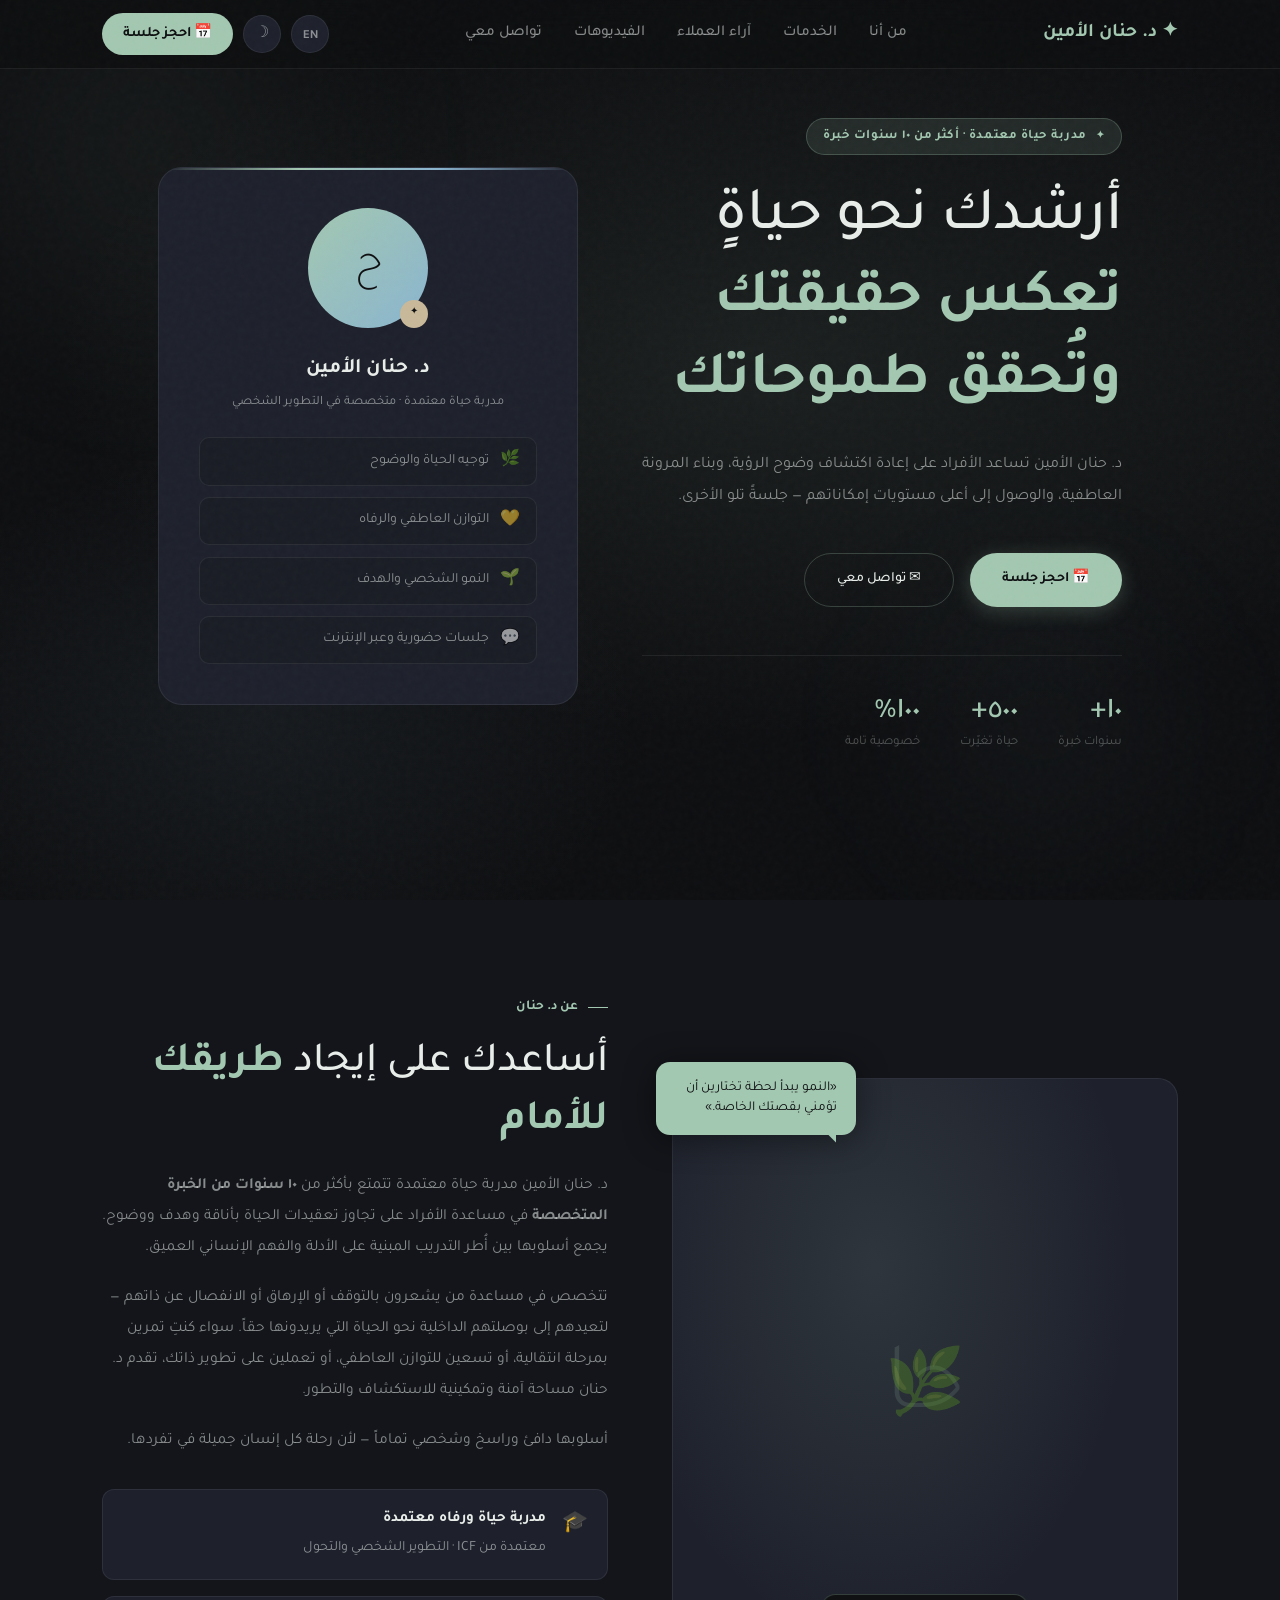
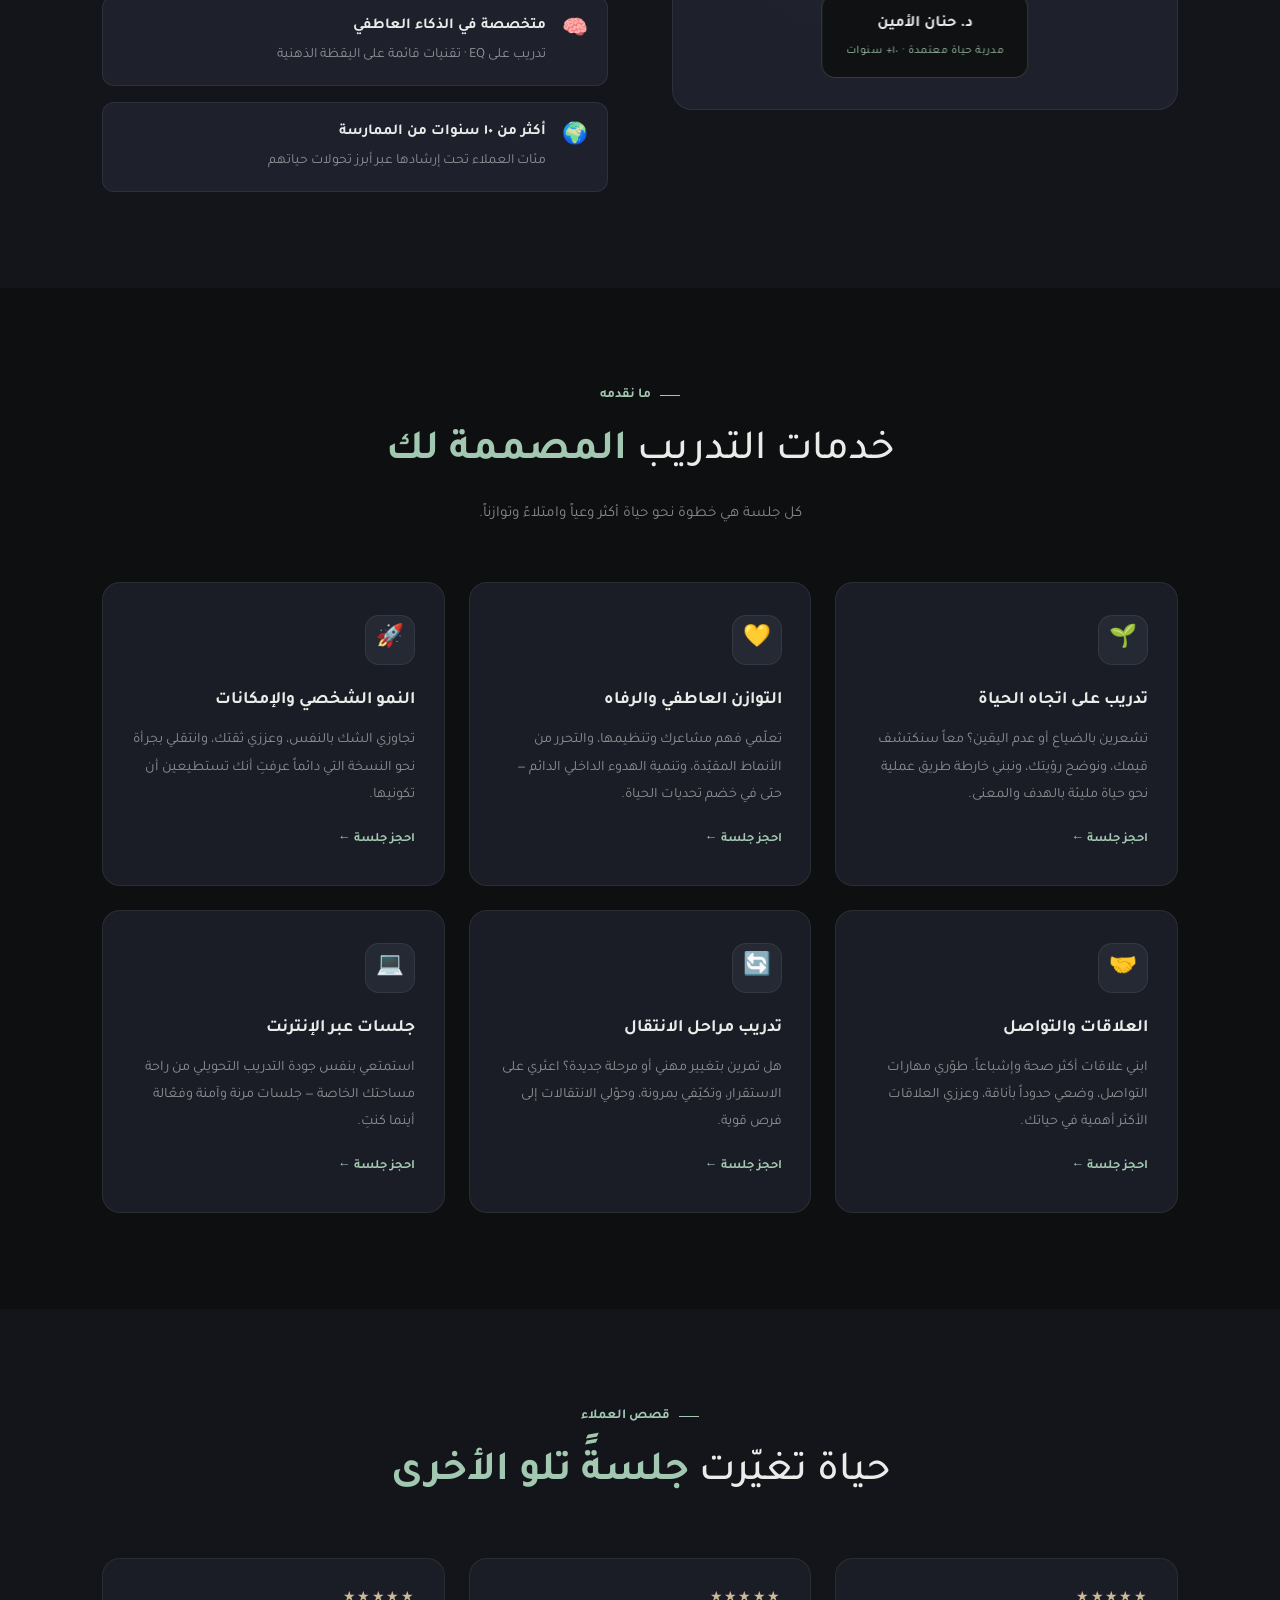
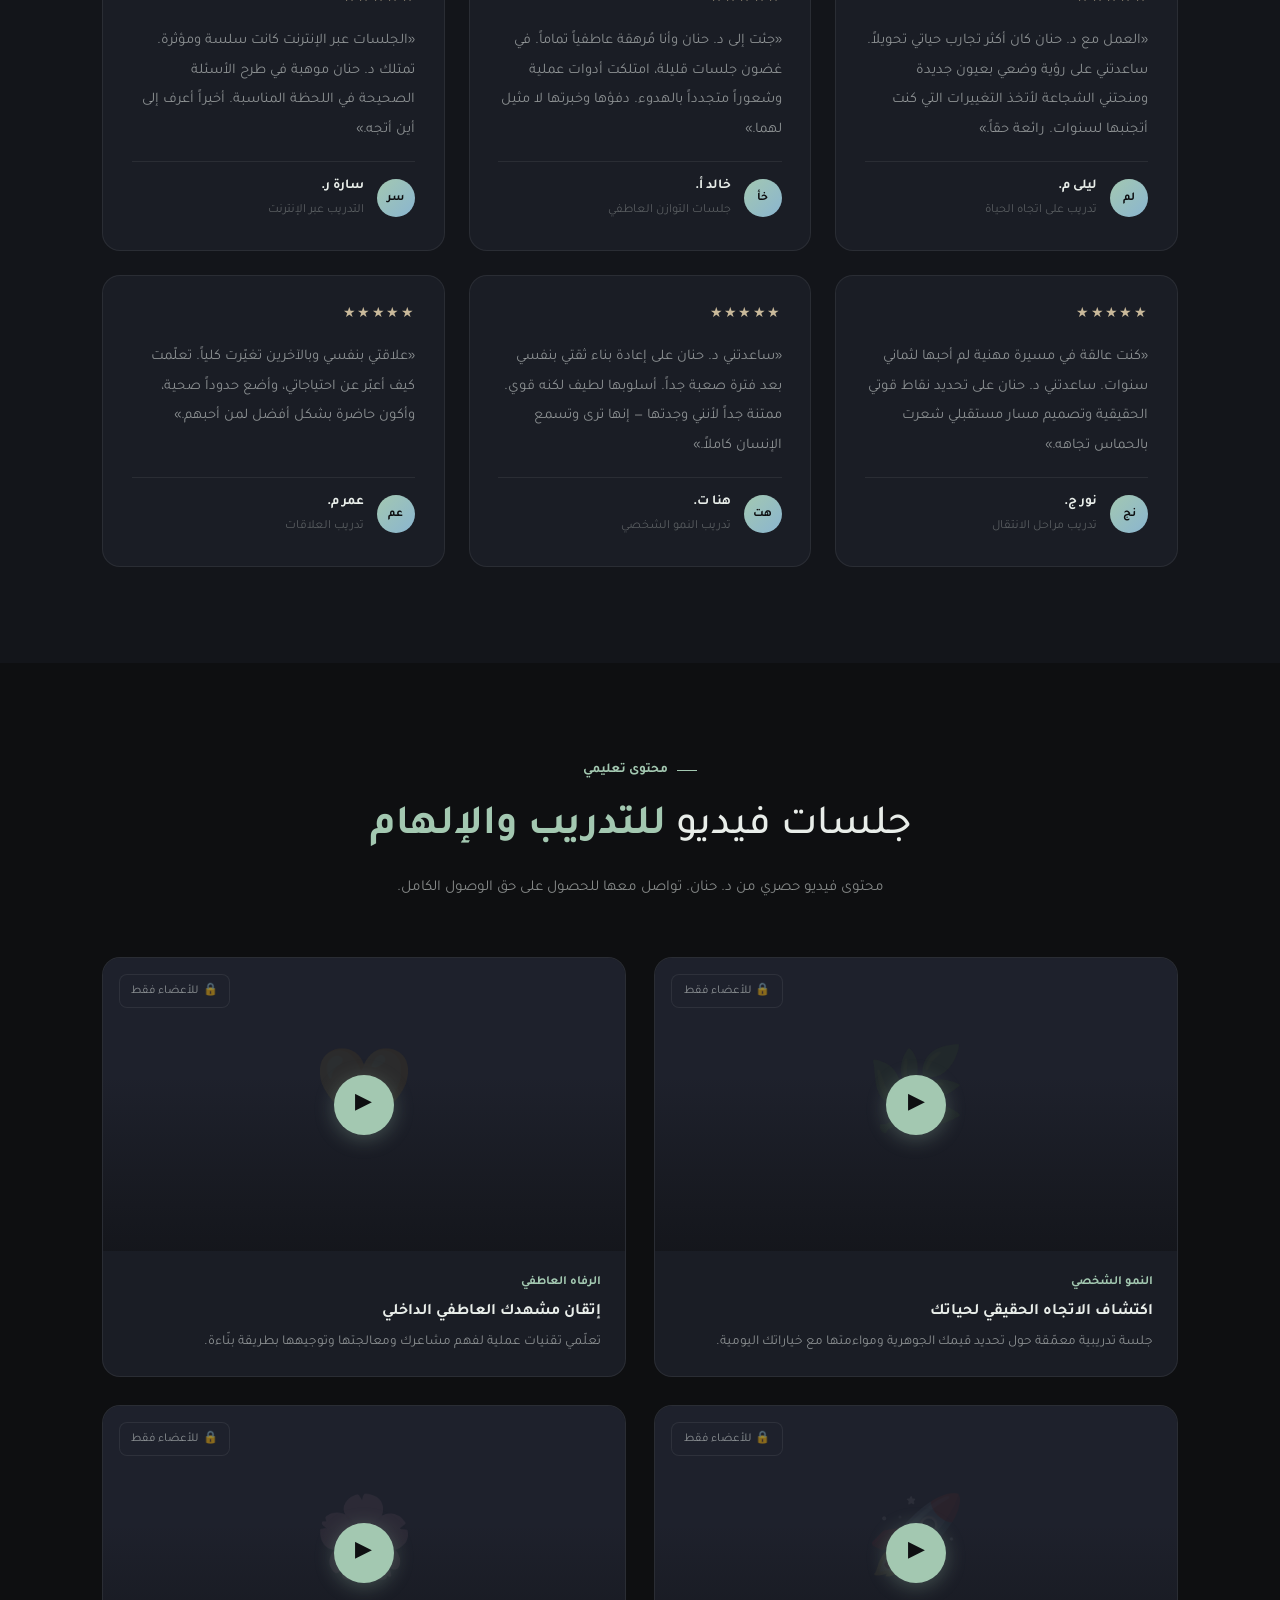
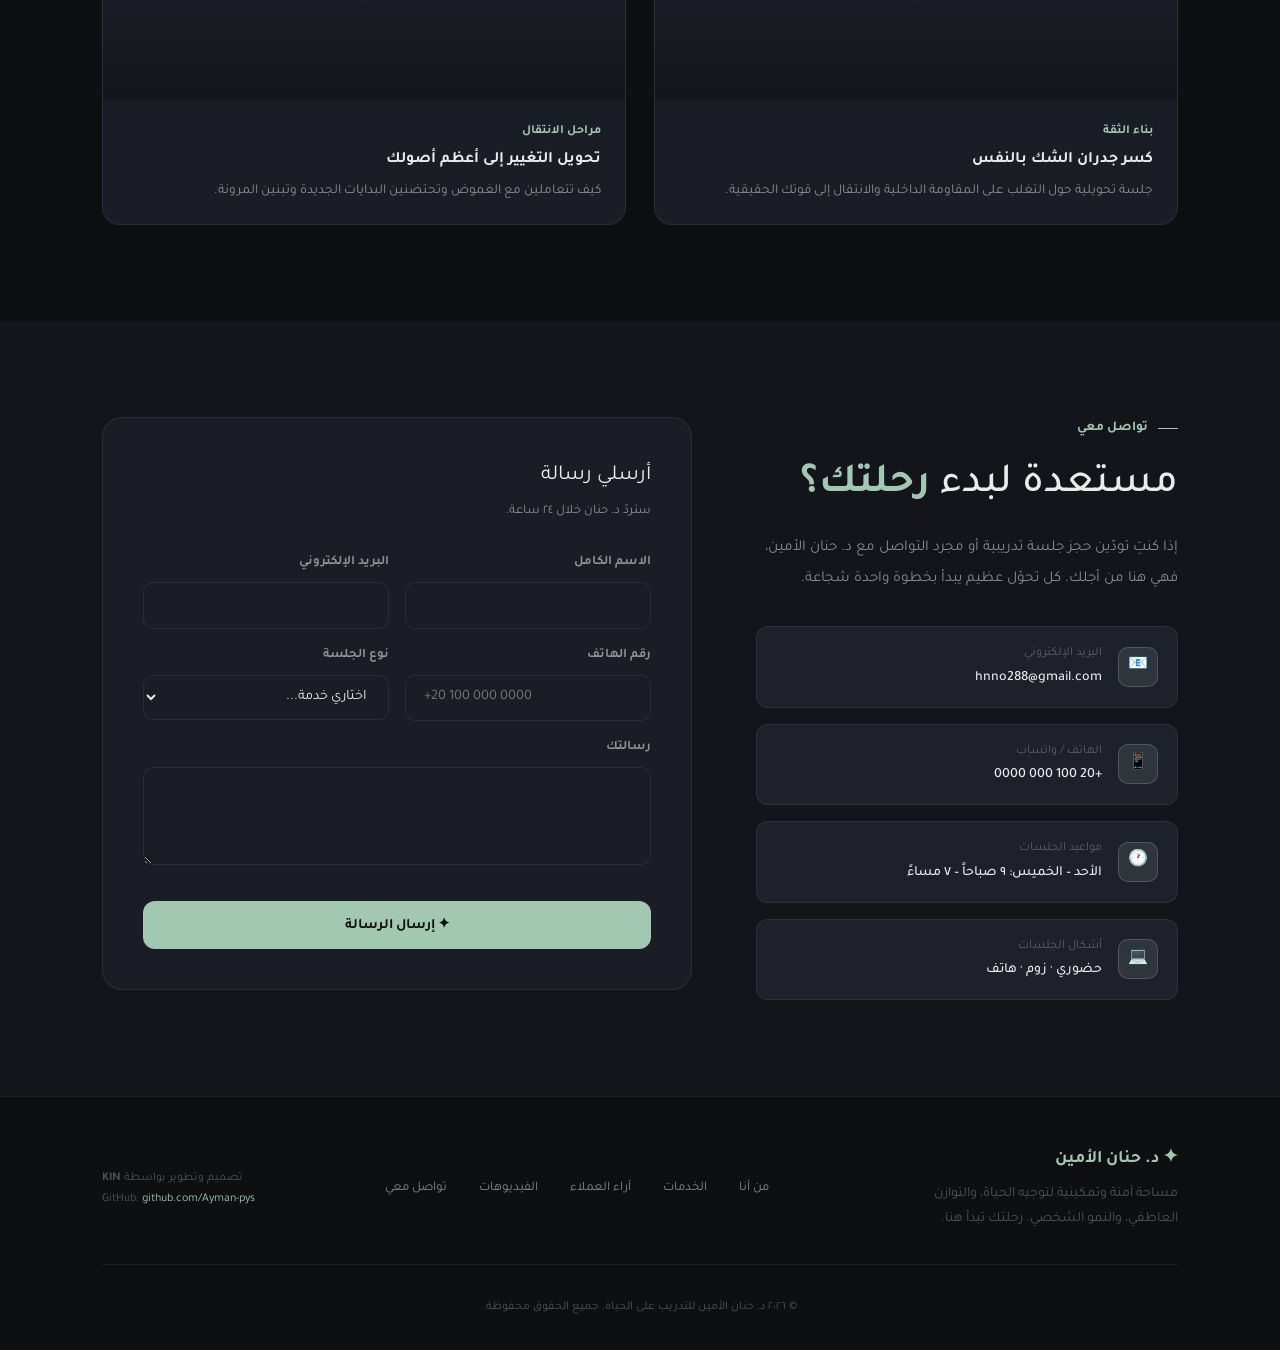
==== index.html @ 38da2cbc "Update index.html" ====
<!DOCTYPE html>
<html lang="ar" dir="rtl" data-theme="dark" data-lang="ar">
<head>
<meta charset="UTF-8" />
<meta name="viewport" content="width=device-width, initial-scale=1.0" />
<title>د. حنان الأمين | مدربة حياة</title>
<link rel="preconnect" href="https://fonts.googleapis.com" />
<link rel="preconnect" href="https://fonts.gstatic.com" crossorigin />
<link href="https://fonts.googleapis.com/css2?family=Cormorant+Garamond:ital,wght@0,300;0,400;0,500;1,300;1,400&family=DM+Sans:wght@300;400;500;600&family=Tajawal:wght@300;400;500;700&display=swap" rel="stylesheet" />
<style>
:root{--font-display-en:'Cormorant Garamond',serif;--font-body-en:'DM Sans',sans-serif;--font-display-ar:'Tajawal',sans-serif;--font-body-ar:'Tajawal',sans-serif;--font-display:var(--font-display-ar);--font-body:var(--font-body-ar);--transition:0.35s cubic-bezier(.4,0,.2,1);--bg:#0e0f11;--bg-2:#13151a;--bg-3:#1a1d25;--surface:#1e212c;--surface-2:#252933;--border:rgba(255,255,255,0.07);--border-accent:rgba(163,200,177,0.25);--text:#e8ede9;--text-muted:rgba(232,237,233,0.55);--text-faint:rgba(232,237,233,0.3);--accent:#a3c8b1;--accent-2:#c9b99a;--accent-3:#8ab5d0;--accent-glow:rgba(163,200,177,0.12);--hero-gradient:radial-gradient(ellipse 80% 60% at 60% 40%,rgba(163,200,177,0.09) 0%,transparent 70%),radial-gradient(ellipse 50% 50% at 20% 80%,rgba(138,181,208,0.07) 0%,transparent 60%);--card-bg:#1a1d25;--nav-bg:rgba(14,15,17,0.88);--shadow:0 4px 32px rgba(0,0,0,0.45);--shadow-card:0 2px 16px rgba(0,0,0,0.35)}
[data-theme="light"]{--bg:#f5f6f2;--bg-2:#eef0ea;--bg-3:#e7ebe3;--surface:#ffffff;--surface-2:#f0f2ed;--border:rgba(0,0,0,0.08);--border-accent:rgba(99,148,118,0.25);--text:#1a1f1c;--text-muted:rgba(26,31,28,0.6);--text-faint:rgba(26,31,28,0.35);--accent:#4a8c6a;--accent-2:#9a7a52;--accent-3:#4a85a8;--accent-glow:rgba(74,140,106,0.08);--hero-gradient:radial-gradient(ellipse 80% 60% at 60% 40%,rgba(74,140,106,0.07) 0%,transparent 70%),radial-gradient(ellipse 50% 50% at 20% 80%,rgba(74,133,168,0.05) 0%,transparent 60%);--card-bg:#ffffff;--nav-bg:rgba(245,246,242,0.9);--shadow:0 4px 32px rgba(0,0,0,0.10);--shadow-card:0 2px 16px rgba(0,0,0,0.08)}
[data-lang="en"]{--font-display:var(--font-display-en);--font-body:var(--font-body-en)}
[data-lang="ar"]{--font-display:var(--font-display-ar);--font-body:var(--font-body-ar)}
*,*::before,*::after{box-sizing:border-box;margin:0;padding:0}
html{scroll-behavior:smooth;font-size:16px}
body{font-family:var(--font-body);background:var(--bg);color:var(--text);line-height:1.7;overflow-x:hidden;transition:background var(--transition),color var(--transition)}
a{color:inherit;text-decoration:none}
ul{list-style:none}
button{cursor:pointer;font-family:var(--font-body);border:none;background:none}
input,textarea,select{font-family:var(--font-body);font-size:0.9rem;color:var(--text);background:var(--bg-3);border:1px solid var(--border);border-radius:10px;padding:0.85rem 1.1rem;width:100%;outline:none;transition:border-color var(--transition),box-shadow var(--transition)}
input:focus,textarea:focus,select:focus{border-color:var(--accent);box-shadow:0 0 0 3px var(--accent-glow)}
select option{background:var(--bg-3)}

/* Lang visibility */
[data-lang="ar"] .en{display:none!important}
[data-lang="en"] .ar{display:none!important}

/* Arabic titles — no fake italic */
[data-lang="ar"] h1.hero-title em,[data-lang="ar"] h2.section-title em{font-style:normal;font-weight:700}

.section-label{font-size:0.72rem;font-weight:600;letter-spacing:0.18em;text-transform:uppercase;color:var(--accent);display:flex;align-items:center;gap:0.6rem;margin-bottom:1rem}
[data-lang="ar"] .section-label{font-size:0.85rem;letter-spacing:0}
.section-label::before{content:'';display:inline-block;width:20px;height:1px;background:var(--accent);flex-shrink:0}
h2.section-title{font-family:var(--font-display);font-size:clamp(1.9rem,4vw,3rem);font-weight:300;line-height:1.25;margin-bottom:1.2rem}
[data-lang="ar"] h2.section-title{font-weight:500;font-size:clamp(1.7rem,3.5vw,2.6rem);line-height:1.4}
h2.section-title em{font-style:italic;color:var(--accent)}
.container{max-width:1140px;margin:0 auto;padding:0 2rem}
section{padding:6rem 0}
.grid-2{display:grid;grid-template-columns:1fr 1fr;gap:4rem;align-items:center}

body::after{content:'';position:fixed;inset:0;background-image:url("data:image/svg+xml,%3Csvg viewBox='0 0 200 200' xmlns='http://www.w3.org/2000/svg'%3E%3Cfilter id='n'%3E%3CfeTurbulence type='fractalNoise' baseFrequency='0.75' numOctaves='4' stitchTiles='stitch'/%3E%3C/filter%3E%3Crect width='100%25' height='100%25' filter='url(%23n)' opacity='1'/%3E%3C/svg%3E");opacity:0.025;pointer-events:none;z-index:9999}

/* NAVBAR */
.navbar{position:fixed;top:0;left:0;right:0;z-index:100;background:var(--nav-bg);backdrop-filter:blur(16px) saturate(160%);-webkit-backdrop-filter:blur(16px) saturate(160%);border-bottom:1px solid var(--border);transition:background var(--transition)}
.nav-inner{display:flex;align-items:center;justify-content:space-between;height:68px}
.nav-logo{font-family:var(--font-display);font-size:1.2rem;font-weight:500;color:var(--text)}
[data-lang="ar"] .nav-logo{font-weight:600}
.nav-logo span{color:var(--accent)}
.nav-links{display:flex;align-items:center;gap:2rem}
.nav-links a{font-size:0.85rem;font-weight:500;color:var(--text-muted);transition:color var(--transition)}
[data-lang="ar"] .nav-links a{font-size:0.95rem}
.nav-links a:hover{color:var(--text)}
.nav-actions{display:flex;align-items:center;gap:0.65rem}
.theme-toggle,.lang-toggle{width:38px;height:38px;border-radius:50%;background:var(--surface);border:1px solid var(--border);display:flex;align-items:center;justify-content:center;color:var(--text-muted);transition:all var(--transition);flex-shrink:0}
.theme-toggle{font-size:1rem}
.lang-toggle{font-size:0.7rem;font-weight:700;letter-spacing:0.03em;font-family:'DM Sans',sans-serif}
.theme-toggle:hover,.lang-toggle:hover{color:var(--accent);border-color:var(--accent)}
.btn-nav{padding:0.55rem 1.3rem;background:var(--accent);color:var(--bg);border-radius:50px;font-size:0.82rem;font-weight:600;transition:all var(--transition);white-space:nowrap}
[data-lang="ar"] .btn-nav{font-size:0.9rem}
.btn-nav:hover{opacity:0.85;transform:translateY(-1px)}
.hamburger{display:none;flex-direction:column;gap:5px;padding:4px}
.hamburger span{display:block;width:22px;height:1.5px;background:var(--text);border-radius:2px;transition:all var(--transition)}
.hamburger.open span:nth-child(1){transform:translateY(6.5px) rotate(45deg)}
.hamburger.open span:nth-child(2){opacity:0}
.hamburger.open span:nth-child(3){transform:translateY(-6.5px) rotate(-45deg)}
.mobile-menu{display:none;flex-direction:column;padding:1.5rem 2rem 2rem;border-top:1px solid var(--border);gap:1.2rem}
.mobile-menu.open{display:flex}
.mobile-menu a{font-size:0.9rem;font-weight:500;color:var(--text-muted);transition:color var(--transition)}
[data-lang="ar"] .mobile-menu a{font-size:1rem}
.mobile-menu a:hover{color:var(--accent)}

/* HERO */
#hero{min-height:100vh;display:flex;align-items:center;padding-top:68px;background:var(--bg);position:relative;overflow:hidden}
.hero-bg{position:absolute;inset:0;background:var(--hero-gradient);pointer-events:none}
.hero-orb{position:absolute;border-radius:50%;filter:blur(80px);pointer-events:none}
.hero-orb-1{width:500px;height:500px;background:radial-gradient(circle,rgba(163,200,177,0.08) 0%,transparent 70%);top:-100px;right:-100px}
.hero-orb-2{width:350px;height:350px;background:radial-gradient(circle,rgba(138,181,208,0.06) 0%,transparent 70%);bottom:0;left:5%}
[data-lang="ar"] .hero-orb-1{right:auto;left:-100px}
[data-lang="ar"] .hero-orb-2{left:auto;right:5%}
.hero-grid{display:grid;grid-template-columns:1fr 420px;gap:4rem;align-items:center;position:relative;z-index:1}
.hero-eyebrow{display:inline-flex;align-items:center;gap:0.6rem;font-size:0.72rem;font-weight:600;letter-spacing:0.18em;text-transform:uppercase;color:var(--accent);background:var(--accent-glow);border:1px solid var(--border-accent);padding:0.4rem 1rem;border-radius:50px;margin-bottom:1.5rem}
[data-lang="ar"] .hero-eyebrow{font-size:0.82rem;letter-spacing:0.04em}
.hero-eyebrow::before{content:'✦';font-size:0.6rem}
h1.hero-title{font-family:var(--font-display);font-size:clamp(2.6rem,6vw,4.8rem);font-weight:300;line-height:1.1;margin-bottom:1.5rem;letter-spacing:-0.02em}
[data-lang="ar"] h1.hero-title{font-weight:500;letter-spacing:0;line-height:1.35;font-size:clamp(2rem,5vw,3.8rem)}
h1.hero-title em{font-style:italic;color:var(--accent);display:block}
.hero-sub{font-size:1rem;color:var(--text-muted);max-width:480px;margin-bottom:2.5rem;line-height:1.8}
[data-lang="ar"] .hero-sub{line-height:2}
.hero-btns{display:flex;gap:1rem;flex-wrap:wrap}
.btn-primary{display:inline-flex;align-items:center;gap:0.5rem;padding:0.85rem 2rem;background:var(--accent);color:var(--bg);border-radius:50px;font-size:0.88rem;font-weight:600;transition:all var(--transition);box-shadow:0 4px 20px rgba(163,200,177,0.25)}
.btn-primary:hover{transform:translateY(-2px);box-shadow:0 8px 28px rgba(163,200,177,0.3);opacity:0.9}
.btn-secondary{display:inline-flex;align-items:center;gap:0.5rem;padding:0.85rem 2rem;border:1px solid var(--border-accent);color:var(--text);border-radius:50px;font-size:0.88rem;font-weight:500;transition:all var(--transition)}
.btn-secondary:hover{border-color:var(--accent);color:var(--accent);transform:translateY(-2px)}
.hero-stats{display:flex;gap:2.5rem;margin-top:3rem;padding-top:2.5rem;border-top:1px solid var(--border)}
.stat-number{font-family:var(--font-display);font-size:2rem;font-weight:500;color:var(--accent);line-height:1}
.stat-label{font-size:0.75rem;color:var(--text-faint);margin-top:0.25rem;letter-spacing:0.05em}
[data-lang="ar"] .stat-label{letter-spacing:0;font-size:0.82rem}
.hero-card{background:var(--surface);border:1px solid var(--border);border-radius:24px;padding:2.5rem;text-align:center;position:relative;overflow:hidden}
.hero-card::before{content:'';position:absolute;top:0;left:0;right:0;height:2px;background:linear-gradient(90deg,transparent,var(--accent),var(--accent-3),transparent)}
.hero-avatar{width:120px;height:120px;border-radius:50%;background:linear-gradient(135deg,var(--accent),var(--accent-3));margin:0 auto 1.5rem;display:flex;align-items:center;justify-content:center;font-family:var(--font-display);font-size:2.8rem;font-weight:300;color:var(--bg);position:relative}
.hero-avatar::after{content:'✦';position:absolute;bottom:0;right:0;width:28px;height:28px;background:var(--accent-2);border-radius:50%;font-size:0.6rem;display:flex;align-items:center;justify-content:center;color:var(--bg)}
.hero-card-name{font-family:var(--font-display);font-size:1.3rem;font-weight:400;margin-bottom:0.3rem}
[data-lang="ar"] .hero-card-name{font-weight:600}
.hero-card-role{font-size:0.8rem;color:var(--text-muted);margin-bottom:1.5rem}
.hero-card-badges{display:flex;flex-direction:column;gap:0.7rem}
.badge{display:flex;align-items:center;gap:0.7rem;background:var(--bg-3);border:1px solid var(--border);padding:0.6rem 1rem;border-radius:10px;font-size:0.8rem;color:var(--text-muted);text-align:start}
[data-lang="ar"] .badge{font-size:0.88rem}
.badge-icon{font-size:1rem;flex-shrink:0}
.particles{position:absolute;inset:0;pointer-events:none;overflow:hidden}
.particle{position:absolute;width:2px;height:2px;background:var(--accent);border-radius:50%;opacity:0;animation:float-particle linear infinite}
@keyframes float-particle{0%{transform:translateY(100vh) scale(0);opacity:0}10%{opacity:0.6}90%{opacity:0.2}100%{transform:translateY(-10vh) scale(1);opacity:0}}

/* ABOUT */
#about{background:var(--bg-2)}
.about-text p{color:var(--text-muted);margin-bottom:1.2rem;font-size:0.95rem;line-height:1.85}
[data-lang="ar"] .about-text p{line-height:2;font-size:0.97rem}
.about-credentials{margin-top:2rem;display:flex;flex-direction:column;gap:1rem}
.cred-item{display:flex;align-items:flex-start;gap:1rem;padding:1rem 1.2rem;background:var(--surface);border:1px solid var(--border);border-radius:12px;transition:border-color var(--transition)}
.cred-item:hover{border-color:var(--border-accent)}
.cred-icon{font-size:1.3rem;margin-top:0.1rem;flex-shrink:0}
.cred-content strong{font-size:0.88rem;font-weight:600;display:block;margin-bottom:0.2rem}
[data-lang="ar"] .cred-content strong{font-size:0.95rem}
.cred-content span{font-size:0.8rem;color:var(--text-muted)}
[data-lang="ar"] .cred-content span{font-size:0.88rem}
.about-visual{position:relative}
.about-portrait{background:var(--surface);border:1px solid var(--border);border-radius:20px;aspect-ratio:4/5;display:flex;align-items:center;justify-content:center;position:relative;overflow:hidden}
.about-portrait::before{content:'';position:absolute;inset:0;background:radial-gradient(ellipse at 40% 30%,var(--accent-glow) 0%,transparent 60%)}
.about-portrait-initials{font-family:var(--font-display);font-weight:300;font-size:6rem;color:var(--accent);opacity:0.15;position:absolute}
.about-portrait-icon{position:relative;z-index:1;font-size:4rem;opacity:0.35}
.about-portrait-card{position:absolute;bottom:2rem;left:50%;transform:translateX(-50%);background:var(--nav-bg);backdrop-filter:blur(12px);border:1px solid var(--border-accent);border-radius:14px;padding:1rem 1.5rem;text-align:center;white-space:nowrap}
.about-portrait-card .name{font-family:var(--font-display);font-size:1rem;font-weight:400}
[data-lang="ar"] .about-portrait-card .name{font-weight:600}
.about-portrait-card .title{font-size:0.72rem;color:var(--accent);letter-spacing:0.04em;margin-top:0.2rem}
.about-quote{position:absolute;top:-1rem;right:-1rem;background:var(--accent);color:var(--bg);padding:1rem 1.2rem;border-radius:14px;font-family:var(--font-display);font-size:0.88rem;font-style:italic;max-width:200px;line-height:1.5;font-weight:400;box-shadow:var(--shadow)}
[data-lang="ar"] .about-quote{font-style:normal;font-family:var(--font-body);font-size:0.85rem;right:auto;left:-1rem}
.about-quote::after{content:'';position:absolute;bottom:-8px;left:20px;width:16px;height:16px;background:var(--accent);clip-path:polygon(0 0,100% 0,0 100%)}
[data-lang="ar"] .about-quote::after{left:auto;right:20px;clip-path:polygon(100% 0,0 0,100% 100%)}

/* SERVICES */
#services{background:var(--bg)}
.services-header{text-align:center;margin-bottom:3.5rem}
.services-header p{color:var(--text-muted);max-width:520px;margin:0 auto;font-size:0.95rem}
.services-grid{display:grid;grid-template-columns:repeat(3,1fr);gap:1.5rem}
.service-card{background:var(--card-bg);border:1px solid var(--border);border-radius:18px;padding:2rem 1.8rem;transition:all var(--transition);position:relative;overflow:hidden}
.service-card::before{content:'';position:absolute;inset:0;background:radial-gradient(ellipse at 0% 0%,var(--accent-glow) 0%,transparent 60%);opacity:0;transition:opacity var(--transition)}
.service-card:hover{border-color:var(--border-accent);transform:translateY(-4px);box-shadow:var(--shadow-card)}
.service-card:hover::before{opacity:1}
.service-icon{width:50px;height:50px;background:var(--surface-2);border-radius:14px;display:flex;align-items:center;justify-content:center;font-size:1.4rem;margin-bottom:1.3rem;border:1px solid var(--border);transition:all var(--transition)}
.service-card:hover .service-icon{background:var(--accent-glow);border-color:var(--border-accent)}
.service-card h3{font-family:var(--font-display);font-size:1.2rem;font-weight:400;margin-bottom:0.7rem}
[data-lang="ar"] .service-card h3{font-size:1.1rem;font-weight:600}
.service-card p{font-size:0.85rem;color:var(--text-muted);line-height:1.75}
[data-lang="ar"] .service-card p{font-size:0.9rem;line-height:1.9}
.service-link{display:inline-flex;align-items:center;gap:0.4rem;margin-top:1.2rem;font-size:0.8rem;font-weight:600;color:var(--accent);transition:gap var(--transition)}
.service-link:hover{gap:0.7rem}

/* TESTIMONIALS */
#testimonials{background:var(--bg-2)}
.testimonials-header{text-align:center;margin-bottom:3.5rem}
.testimonials-grid{display:grid;grid-template-columns:repeat(3,1fr);gap:1.5rem}
.testimonial-card{background:var(--card-bg);border:1px solid var(--border);border-radius:18px;padding:1.8rem;display:flex;flex-direction:column;gap:1rem;transition:all var(--transition)}
.testimonial-card:hover{border-color:var(--border-accent);transform:translateY(-3px);box-shadow:var(--shadow-card)}
.stars{color:var(--accent-2);font-size:0.85rem;letter-spacing:0.1em}
.testimonial-text{font-size:0.88rem;color:var(--text-muted);line-height:1.8;flex:1;font-style:italic}
[data-lang="ar"] .testimonial-text{font-style:normal;font-size:0.92rem;line-height:2}
.testimonial-author{display:flex;align-items:center;gap:0.8rem;padding-top:0.8rem;border-top:1px solid var(--border)}
.author-avatar{width:38px;height:38px;border-radius:50%;background:linear-gradient(135deg,var(--accent),var(--accent-3));display:flex;align-items:center;justify-content:center;font-weight:600;font-size:0.75rem;color:var(--bg);flex-shrink:0}
.author-name{font-size:0.85rem;font-weight:600}
.author-label{font-size:0.72rem;color:var(--text-faint);margin-top:0.1rem}
[data-lang="ar"] .author-label{font-size:0.78rem}

/* VIDEOS */
#videos{background:var(--bg)}
.videos-header{text-align:center;margin-bottom:3.5rem}
.videos-grid{display:grid;grid-template-columns:repeat(2,1fr);gap:1.8rem}
.video-card{background:var(--card-bg);border:1px solid var(--border);border-radius:18px;overflow:hidden;cursor:pointer;transition:all var(--transition);position:relative}
.video-card:hover{border-color:var(--border-accent);transform:translateY(-4px);box-shadow:var(--shadow)}
.video-thumb{aspect-ratio:16/9;background:var(--surface);display:flex;align-items:center;justify-content:center;position:relative;overflow:hidden}
.video-thumb-bg{position:absolute;inset:0;display:flex;align-items:center;justify-content:center;font-size:5rem;opacity:0.06;user-select:none}
.video-play-btn{width:60px;height:60px;border-radius:50%;background:var(--accent);display:flex;align-items:center;justify-content:center;font-size:1.4rem;color:var(--bg);position:relative;z-index:1;transition:all var(--transition);box-shadow:0 4px 20px rgba(163,200,177,0.3)}
.video-card:hover .video-play-btn{transform:scale(1.1);box-shadow:0 6px 28px rgba(163,200,177,0.4)}
.video-gradient{position:absolute;inset:0;background:linear-gradient(0deg,rgba(14,15,17,0.6) 0%,transparent 60%)}
[data-theme="light"] .video-gradient{background:linear-gradient(0deg,rgba(245,246,242,0.5) 0%,transparent 60%)}
.video-info{padding:1.3rem 1.5rem}
.video-tag{font-size:0.68rem;font-weight:600;letter-spacing:0.12em;text-transform:uppercase;color:var(--accent);margin-bottom:0.4rem}
[data-lang="ar"] .video-tag{letter-spacing:0;font-size:0.78rem;text-transform:none}
.video-title{font-family:var(--font-display);font-size:1.1rem;font-weight:400;line-height:1.35;margin-bottom:0.4rem}
[data-lang="ar"] .video-title{font-weight:600;font-size:1rem;line-height:1.5}
.video-desc{font-size:0.8rem;color:var(--text-muted)}
[data-lang="ar"] .video-desc{font-size:0.85rem;line-height:1.8}
.video-lock{position:absolute;top:1rem;right:1rem;background:var(--surface);border:1px solid var(--border);border-radius:8px;padding:0.35rem 0.7rem;font-size:0.7rem;color:var(--text-muted);display:flex;align-items:center;gap:0.3rem;backdrop-filter:blur(8px)}
[data-lang="ar"] .video-lock{right:auto;left:1rem;font-size:0.75rem}

/* POPUP */
.popup-overlay{display:none;position:fixed;inset:0;background:rgba(0,0,0,0.7);backdrop-filter:blur(8px);z-index:500;align-items:center;justify-content:center}
.popup-overlay.active{display:flex}
.popup-box{background:var(--surface);border:1px solid var(--border-accent);border-radius:22px;padding:2.5rem;max-width:440px;width:90%;text-align:center;position:relative;animation:pop-in 0.35s cubic-bezier(.175,.885,.32,1.275)}
@keyframes pop-in{from{transform:scale(0.85);opacity:0}to{transform:scale(1);opacity:1}}
.popup-icon{font-size:2.5rem;margin-bottom:1rem}
.popup-title{font-family:var(--font-display);font-size:1.5rem;font-weight:400;margin-bottom:0.8rem}
[data-lang="ar"] .popup-title{font-size:1.3rem;font-weight:600}
.popup-msg{font-size:0.9rem;color:var(--text-muted);line-height:1.7;margin-bottom:1.8rem}
[data-lang="ar"] .popup-msg{font-size:0.95rem;line-height:1.9}
.popup-close{position:absolute;top:1rem;right:1rem;width:32px;height:32px;border-radius:50%;background:var(--bg-3);border:1px solid var(--border);display:flex;align-items:center;justify-content:center;font-size:0.9rem;color:var(--text-muted);transition:all var(--transition)}
.popup-close:hover{background:var(--accent);color:var(--bg);border-color:var(--accent)}
.popup-btn{display:inline-flex;align-items:center;justify-content:center;gap:0.5rem;padding:0.85rem 2rem;background:var(--accent);color:var(--bg);border-radius:50px;font-size:0.88rem;font-weight:600;width:100%;transition:all var(--transition)}
.popup-btn:hover{opacity:0.85;transform:translateY(-1px)}

/* CONTACT */
#contact{background:var(--bg-2)}
.contact-grid{display:grid;grid-template-columns:1fr 1.4fr;gap:4rem;align-items:start}
.contact-info p{font-size:0.95rem;color:var(--text-muted);line-height:1.8;margin-bottom:2rem}
[data-lang="ar"] .contact-info p{line-height:2}
.contact-items{display:flex;flex-direction:column;gap:1rem}
.contact-item{display:flex;align-items:center;gap:1rem;padding:1rem 1.2rem;background:var(--surface);border:1px solid var(--border);border-radius:12px;transition:border-color var(--transition)}
.contact-item:hover{border-color:var(--border-accent)}
.contact-item-icon{width:40px;height:40px;border-radius:10px;background:var(--accent-glow);border:1px solid var(--border-accent);display:flex;align-items:center;justify-content:center;font-size:1rem;flex-shrink:0}
.contact-item-label{font-size:0.7rem;color:var(--text-faint);letter-spacing:0.05em;margin-bottom:0.15rem}
[data-lang="ar"] .contact-item-label{font-size:0.78rem;letter-spacing:0}
.contact-item-value{font-size:0.88rem;font-weight:500}
.contact-form{background:var(--card-bg);border:1px solid var(--border);border-radius:20px;padding:2.5rem}
.form-row{display:grid;grid-template-columns:1fr 1fr;gap:1rem}
.form-group{margin-bottom:1rem}
.form-group label{display:block;font-size:0.75rem;font-weight:600;letter-spacing:0.05em;color:var(--text-muted);margin-bottom:0.5rem;text-transform:uppercase}
[data-lang="ar"] .form-group label{font-size:0.82rem;letter-spacing:0;text-transform:none}
.form-submit{width:100%;padding:0.9rem;background:var(--accent);color:var(--bg);border-radius:12px;font-size:0.9rem;font-weight:600;transition:all var(--transition);margin-top:0.5rem}
.form-submit:hover{opacity:0.85;transform:translateY(-1px);box-shadow:0 6px 20px rgba(163,200,177,0.25)}
.form-success{display:none;text-align:center;padding:2rem 0}
.form-success.show{display:block}
.form-success .success-icon{font-size:3rem;margin-bottom:1rem}
.form-success h4{font-family:var(--font-display);font-size:1.4rem;margin-bottom:0.5rem;font-weight:400}
[data-lang="ar"] .form-success h4{font-weight:600}
.form-success p{color:var(--text-muted);font-size:0.9rem}

/* FOOTER */
footer{background:var(--bg);border-top:1px solid var(--border);padding:3rem 0 2rem}
.footer-inner{display:flex;align-items:center;justify-content:space-between;flex-wrap:wrap;gap:1.5rem}
.footer-brand .nav-logo{font-size:1.1rem}
.footer-brand p{font-size:0.8rem;color:var(--text-faint);margin-top:0.4rem;max-width:280px;line-height:1.6}
[data-lang="ar"] .footer-brand p{font-size:0.88rem;line-height:1.8}
.footer-links{display:flex;gap:2rem}
.footer-links a{font-size:0.82rem;color:var(--text-muted);transition:color var(--transition)}
.footer-links a:hover{color:var(--accent)}
.footer-dev{text-align:right}
[data-lang="ar"] .footer-dev{text-align:left}
.footer-dev p{font-size:0.75rem;color:var(--text-faint)}
.footer-dev a{color:var(--accent);transition:opacity var(--transition)}
.footer-dev a:hover{opacity:0.7}
.footer-bottom{text-align:center;margin-top:2rem;padding-top:2rem;border-top:1px solid var(--border);font-size:0.75rem;color:var(--text-faint)}

/* REVEAL */
.reveal{opacity:0;transform:translateY(28px);transition:opacity 0.7s cubic-bezier(.4,0,.2,1),transform 0.7s cubic-bezier(.4,0,.2,1)}
.reveal.visible{opacity:1;transform:none}
.reveal-delay-1{transition-delay:0.1s}
.reveal-delay-2{transition-delay:0.2s}
.reveal-delay-3{transition-delay:0.3s}
.reveal-delay-4{transition-delay:0.4s}

::-webkit-scrollbar{width:5px}
::-webkit-scrollbar-track{background:var(--bg)}
::-webkit-scrollbar-thumb{background:var(--surface-2);border-radius:5px}
::-webkit-scrollbar-thumb:hover{background:var(--accent)}

@media(max-width:1024px){.hero-grid{grid-template-columns:1fr}.hero-card{display:none}.grid-2{grid-template-columns:1fr;gap:2.5rem}.services-grid{grid-template-columns:repeat(2,1fr)}.testimonials-grid{grid-template-columns:repeat(2,1fr)}.contact-grid{grid-template-columns:1fr}}
@media(max-width:768px){.nav-links{display:none}.btn-nav{display:none}.hamburger{display:flex}.services-grid{grid-template-columns:1fr}.testimonials-grid{grid-template-columns:1fr}.videos-grid{grid-template-columns:1fr}.form-row{grid-template-columns:1fr}.footer-inner{flex-direction:column;align-items:flex-start}.footer-dev{text-align:left}h1.hero-title{font-size:2.4rem}.hero-stats{gap:1.5rem;flex-wrap:wrap}section{padding:4rem 0}.about-quote{display:none}}
@media(max-width:480px){.footer-links{flex-wrap:wrap;gap:1rem}.nav-actions{gap:0.4rem}}
</style>
</head>
<body>

<!-- NAVBAR -->
<nav class="navbar" id="navbar">
  <div class="container nav-inner">
    <a href="#hero" class="nav-logo">
      <span class="ar">✦ د. حنان <span>الأمين</span></span>
      <span class="en">✦ Dr. Hanan <span>AlAmeen</span></span>
    </a>
    <ul class="nav-links">
      <li><a href="#about"><span class="ar">من أنا</span><span class="en">About</span></a></li>
      <li><a href="#services"><span class="ar">الخدمات</span><span class="en">Services</span></a></li>
      <li><a href="#testimonials"><span class="ar">آراء العملاء</span><span class="en">Stories</span></a></li>
      <li><a href="#videos"><span class="ar">الفيديوهات</span><span class="en">Videos</span></a></li>
      <li><a href="#contact"><span class="ar">تواصل معي</span><span class="en">Contact</span></a></li>
    </ul>
    <div class="nav-actions">
      <button class="lang-toggle" id="langToggle" title="Switch language">EN</button>
      <button class="theme-toggle" id="themeToggle" title="Toggle theme">☽</button>
      <a href="#contact" class="btn-nav"><span class="ar">📅 احجز جلسة</span><span class="en">📅 Book a Session</span></a>
      <button class="hamburger" id="hamburger"><span></span><span></span><span></span></button>
    </div>
  </div>
  <div class="mobile-menu" id="mobileMenu">
    <a href="#about"><span class="ar">من أنا</span><span class="en">About</span></a>
    <a href="#services"><span class="ar">الخدمات</span><span class="en">Services</span></a>
    <a href="#testimonials"><span class="ar">آراء العملاء</span><span class="en">Stories</span></a>
    <a href="#videos"><span class="ar">الفيديوهات</span><span class="en">Videos</span></a>
    <a href="#contact"><span class="ar">تواصل معي</span><span class="en">Contact</span></a>
    <a href="#contact" style="color:var(--accent);font-weight:600;"><span class="ar">📅 احجز جلسة ←</span><span class="en">📅 Book a Session →</span></a>
  </div>
</nav>

<!-- HERO -->
<section id="hero">
  <div class="hero-bg"></div>
  <div class="hero-orb hero-orb-1"></div>
  <div class="hero-orb hero-orb-2"></div>
  <div class="particles" id="particles"></div>
  <div class="container">
    <div class="hero-grid">
      <div class="hero-content">
        <div class="hero-eyebrow">
          <span class="ar">مدربة حياة معتمدة · أكثر من ١٠ سنوات خبرة</span>
          <span class="en">Certified Life Coach · 10+ Years Experience</span>
        </div>
        <h1 class="hero-title ar">أرشدك نحو حياةٍ<em>تعكس حقيقتك</em><em>وتُحقق طموحاتك</em></h1>
        <h1 class="hero-title en">Guiding You Towards<em>A Life That Feels</em><em>Like Yours.</em></h1>
        <p class="hero-sub ar">د. حنان الأمين تساعد الأفراد على إعادة اكتشاف وضوح الرؤية، وبناء المرونة العاطفية، والوصول إلى أعلى مستويات إمكاناتهم — جلسةً تلو الأخرى.</p>
        <p class="hero-sub en">Dr. Hanan AlAmeen helps individuals rediscover clarity, build emotional resilience, and step into their fullest potential — one session at a time.</p>
        <div class="hero-btns">
          <a href="#contact" class="btn-primary"><span class="ar">📅 احجز جلسة</span><span class="en">📅 Book a Session</span></a>
          <a href="#contact" class="btn-secondary"><span class="ar">✉ تواصل معي</span><span class="en">✉ Contact</span></a>
        </div>
        <div class="hero-stats">
          <div class="stat-item"><div class="stat-number"><span class="ar">١٠+</span><span class="en">10+</span></div><div class="stat-label"><span class="ar">سنوات خبرة</span><span class="en">Years Experience</span></div></div>
          <div class="stat-item"><div class="stat-number"><span class="ar">٥٠٠+</span><span class="en">500+</span></div><div class="stat-label"><span class="ar">حياة تغيّرت</span><span class="en">Lives Transformed</span></div></div>
          <div class="stat-item"><div class="stat-number"><span class="ar">١٠٠٪</span><span class="en">100%</span></div><div class="stat-label"><span class="ar">خصوصية تامة</span><span class="en">Confidential</span></div></div>
        </div>
      </div>
      <div class="hero-card reveal reveal-delay-3">
        <div class="hero-avatar"><span class="ar">ح</span><span class="en">H</span></div>
        <div class="hero-card-name"><span class="ar">د. حنان الأمين</span><span class="en">Dr. Hanan AlAmeen</span></div>
        <div class="hero-card-role"><span class="ar">مدربة حياة معتمدة · متخصصة في التطوير الشخصي</span><span class="en">Certified Life Coach & Personal Development Specialist</span></div>
        <div class="hero-card-badges">
          <div class="badge"><span class="badge-icon">🌿</span><span class="ar">توجيه الحياة والوضوح</span><span class="en">Life Guidance & Clarity</span></div>
          <div class="badge"><span class="badge-icon">💛</span><span class="ar">التوازن العاطفي والرفاه</span><span class="en">Emotional Balance & Well-being</span></div>
          <div class="badge"><span class="badge-icon">🌱</span><span class="ar">النمو الشخصي والهدف</span><span class="en">Personal Growth & Purpose</span></div>
          <div class="badge"><span class="badge-icon">💬</span><span class="ar">جلسات حضورية وعبر الإنترنت</span><span class="en">Online & In-Person Sessions</span></div>
        </div>
      </div>
    </div>
  </div>
</section>

<!-- ABOUT -->
<section id="about">
  <div class="container">
    <div class="grid-2">
      <div class="about-visual reveal">
        <div class="about-portrait">
          <span class="about-portrait-initials ar">حا</span>
          <span class="about-portrait-initials en">HA</span>
          <div class="about-portrait-icon">🌿</div>
        </div>
        <div class="about-portrait-card">
          <div class="name"><span class="ar">د. حنان الأمين</span><span class="en">Dr. Hanan AlAmeen</span></div>
          <div class="title"><span class="ar">مدربة حياة معتمدة · ١٠+ سنوات</span><span class="en">CERTIFIED LIFE COACH · 10+ YEARS</span></div>
        </div>
        <div class="about-quote ar">«النمو يبدأ لحظة تختارين أن تؤمني بقصتك الخاصة.»</div>
        <div class="about-quote en">"Growth begins the moment you choose to believe in your own story."</div>
      </div>
      <div class="about-text reveal reveal-delay-2">
        <div class="section-label"><span class="ar">عن د. حنان</span><span class="en">About Dr. Hanan</span></div>
        <h2 class="section-title ar">أساعدك على إيجاد <em>طريقك للأمام</em></h2>
        <h2 class="section-title en">Helping You Find <em>Your Way Forward</em></h2>
        <p class="ar">د. حنان الأمين مدربة حياة معتمدة تتمتع بأكثر من <strong>١٠ سنوات من الخبرة المتخصصة</strong> في مساعدة الأفراد على تجاوز تعقيدات الحياة بأناقة وهدف ووضوح. يجمع أسلوبها بين أُطر التدريب المبنية على الأدلة والفهم الإنساني العميق.</p>
        <p class="en">Dr. Hanan AlAmeen is a certified life coach with over <strong>10 years of dedicated experience</strong> helping individuals navigate life's complexities with grace, purpose, and clarity. Her work blends evidence-based coaching frameworks with deep human understanding.</p>
        <p class="ar">تتخصص في مساعدة من يشعرون بالتوقف أو الإرهاق أو الانفصال عن ذاتهم — لتعيدهم إلى بوصلتهم الداخلية نحو الحياة التي يريدونها حقاً. سواء كنتِ تمرين بمرحلة انتقالية، أو تسعين للتوازن العاطفي، أو تعملين على تطوير ذاتك، تقدم د. حنان مساحة آمنة وتمكينية للاستكشاف والتطور.</p>
        <p class="en">She specializes in helping people who feel stuck, overwhelmed, or disconnected from their sense of self — guiding them back to their inner compass toward the life they truly want. Whether you're facing a major life transition, seeking emotional balance, or working toward personal growth, Dr. Hanan offers a safe, empowering space to explore and evolve.</p>
        <p class="ar">أسلوبها دافئ وراسخ وشخصي تماماً — لأن رحلة كل إنسان جميلة في تفردها.</p>
        <p class="en">Her approach is warm, grounded, and entirely personalized — because every person's journey is beautifully unique.</p>
        <div class="about-credentials">
          <div class="cred-item"><div class="cred-icon">🎓</div><div class="cred-content"><strong class="ar">مدربة حياة ورفاه معتمدة</strong><strong class="en">Certified Life & Wellness Coach</strong><span class="ar">معتمدة من ICF · التطوير الشخصي والتحول</span><span class="en">ICF Accredited · Personal Development & Transformation</span></div></div>
          <div class="cred-item"><div class="cred-icon">🧠</div><div class="cred-content"><strong class="ar">متخصصة في الذكاء العاطفي</strong><strong class="en">Emotional Intelligence Specialist</strong><span class="ar">تدريب على EQ · تقنيات قائمة على اليقظة الذهنية</span><span class="en">EQ Coaching · Mindfulness-Based Techniques</span></div></div>
          <div class="cred-item"><div class="cred-icon">🌍</div><div class="cred-content"><strong class="ar">أكثر من ١٠ سنوات من الممارسة</strong><strong class="en">10+ Years of Practice</strong><span class="ar">مئات العملاء تحت إرشادها عبر أبرز تحولات حياتهم</span><span class="en">Hundreds of clients guided across life's most pivotal transitions</span></div></div>
        </div>
      </div>
    </div>
  </div>
</section>

<!-- SERVICES -->
<section id="services">
  <div class="container">
    <div class="services-header reveal">
      <div class="section-label" style="justify-content:center;"><span class="ar">ما نقدمه</span><span class="en">What We Offer</span></div>
      <h2 class="section-title ar">خدمات التدريب <em>المصممة لك</em></h2>
      <h2 class="section-title en">Coaching Services <em>Tailored to You</em></h2>
      <p class="ar">كل جلسة هي خطوة نحو حياة أكثر وعياً وامتلاءً وتوازناً.</p>
      <p class="en">Every session is a step toward a more intentional, fulfilling, and balanced life.</p>
    </div>
    <div class="services-grid">
      <div class="service-card reveal reveal-delay-1"><div class="service-icon">🌱</div><h3 class="ar">تدريب على اتجاه الحياة</h3><h3 class="en">Life Direction Coaching</h3><p class="ar">تشعرين بالضياع أو عدم اليقين؟ معاً سنكتشف قيمك، ونوضح رؤيتك، ونبني خارطة طريق عملية نحو حياة مليئة بالهدف والمعنى.</p><p class="en">Feeling lost or uncertain? Together, we'll uncover your values, clarify your vision, and build a practical roadmap toward a life full of purpose and meaning.</p><a href="#contact" class="service-link ar">احجز جلسة ←</a><a href="#contact" class="service-link en">Book Session →</a></div>
      <div class="service-card reveal reveal-delay-2"><div class="service-icon">💛</div><h3 class="ar">التوازن العاطفي والرفاه</h3><h3 class="en">Emotional Balance & Well-being</h3><p class="ar">تعلّمي فهم مشاعرك وتنظيمها، والتحرر من الأنماط المقيّدة، وتنمية الهدوء الداخلي الدائم — حتى في خضم تحديات الحياة.</p><p class="en">Learn to understand and regulate your emotions, release limiting patterns, and cultivate lasting inner calm — even in the midst of life's challenges.</p><a href="#contact" class="service-link ar">احجز جلسة ←</a><a href="#contact" class="service-link en">Book Session →</a></div>
      <div class="service-card reveal reveal-delay-3"><div class="service-icon">🚀</div><h3 class="ar">النمو الشخصي والإمكانات</h3><h3 class="en">Personal Growth & Potential</h3><p class="ar">تجاوزي الشك بالنفس، وعززي ثقتك، وانتقلي بجرأة نحو النسخة التي دائماً عرفتِ أنك تستطيعين أن تكونيها.</p><p class="en">Break through self-doubt, expand your confidence, and step boldly into the version of yourself you've always known you could become.</p><a href="#contact" class="service-link ar">احجز جلسة ←</a><a href="#contact" class="service-link en">Book Session →</a></div>
      <div class="service-card reveal reveal-delay-1"><div class="service-icon">🤝</div><h3 class="ar">العلاقات والتواصل</h3><h3 class="en">Relationship & Communication</h3><p class="ar">ابني علاقات أكثر صحة وإشباعاً. طوّري مهارات التواصل، وضعي حدوداً بأناقة، وعززي العلاقات الأكثر أهمية في حياتك.</p><p class="en">Build healthier, more fulfilling connections. Develop communication skills, set boundaries with grace, and nurture the relationships that matter most.</p><a href="#contact" class="service-link ar">احجز جلسة ←</a><a href="#contact" class="service-link en">Book Session →</a></div>
      <div class="service-card reveal reveal-delay-2"><div class="service-icon">🔄</div><h3 class="ar">تدريب مراحل الانتقال</h3><h3 class="en">Life Transitions Coaching</h3><p class="ar">هل تمرين بتغيير مهني أو مرحلة جديدة؟ اعثري على الاستقرار، وتكيّفي بمرونة، وحوّلي الانتقالات إلى فرص قوية.</p><p class="en">Navigating a career change or a new chapter? Find stability, adapt with resilience, and transform transitions into powerful opportunities.</p><a href="#contact" class="service-link ar">احجز جلسة ←</a><a href="#contact" class="service-link en">Book Session →</a></div>
      <div class="service-card reveal reveal-delay-3"><div class="service-icon">💻</div><h3 class="ar">جلسات عبر الإنترنت</h3><h3 class="en">Online Coaching Sessions</h3><p class="ar">استمتعي بنفس جودة التدريب التحويلي من راحة مساحتك الخاصة — جلسات مرنة وآمنة وفعّالة أينما كنتِ.</p><p class="en">Access the same quality of transformative coaching from your own space — flexible, secure, and effective sessions wherever you are.</p><a href="#contact" class="service-link ar">احجز جلسة ←</a><a href="#contact" class="service-link en">Book Session →</a></div>
    </div>
  </div>
</section>

<!-- TESTIMONIALS -->
<section id="testimonials">
  <div class="container">
    <div class="testimonials-header reveal">
      <div class="section-label" style="justify-content:center;"><span class="ar">قصص العملاء</span><span class="en">Client Stories</span></div>
      <h2 class="section-title ar">حياة تغيّرت <em>جلسةً تلو الأخرى</em></h2>
      <h2 class="section-title en">Lives Changed, <em>One Session at a Time</em></h2>
    </div>
    <div class="testimonials-grid">
      <div class="testimonial-card reveal reveal-delay-1"><div class="stars">★★★★★</div><p class="testimonial-text ar">«العمل مع د. حنان كان أكثر تجارب حياتي تحويلاً. ساعدتني على رؤية وضعي بعيون جديدة ومنحتني الشجاعة لأتخذ التغييرات التي كنت أتجنبها لسنوات. رائعة حقاً.»</p><p class="testimonial-text en">"Working with Dr. Hanan was the most transformative experience of my life. She helped me see my situation with new eyes and gave me the courage to make the changes I had been avoiding for years."</p><div class="testimonial-author"><div class="author-avatar">لم</div><div><div class="author-name"><span class="ar">ليلى م.</span><span class="en">Layla M.</span></div><div class="author-label"><span class="ar">تدريب على اتجاه الحياة</span><span class="en">Life Direction Coaching</span></div></div></div></div>
      <div class="testimonial-card reveal reveal-delay-2"><div class="stars">★★★★★</div><p class="testimonial-text ar">«جئت إلى د. حنان وأنا مُرهقة عاطفياً تماماً. في غضون جلسات قليلة، امتلكت أدوات عملية وشعوراً متجدداً بالهدوء. دفؤها وخبرتها لا مثيل لهما.»</p><p class="testimonial-text en">"I came to Dr. Hanan feeling completely overwhelmed and emotionally drained. Within just a few sessions, I had practical tools and a renewed sense of calm. Her warmth and expertise are unlike anything I've experienced."</p><div class="testimonial-author"><div class="author-avatar">خأ</div><div><div class="author-name"><span class="ar">خالد أ.</span><span class="en">Khalid A.</span></div><div class="author-label"><span class="ar">جلسات التوازن العاطفي</span><span class="en">Emotional Balance Sessions</span></div></div></div></div>
      <div class="testimonial-card reveal reveal-delay-3"><div class="stars">★★★★★</div><p class="testimonial-text ar">«الجلسات عبر الإنترنت كانت سلسة ومؤثرة. تمتلك د. حنان موهبة في طرح الأسئلة الصحيحة في اللحظة المناسبة. أخيراً أعرف إلى أين أتجه.»</p><p class="testimonial-text en">"The online sessions were seamless and just as impactful as in-person. Dr. Hanan has a gift for asking the right questions at exactly the right moment. I finally feel like I know where I'm going."</p><div class="testimonial-author"><div class="author-avatar">سر</div><div><div class="author-name"><span class="ar">سارة ر.</span><span class="en">Sara R.</span></div><div class="author-label"><span class="ar">التدريب عبر الإنترنت</span><span class="en">Online Coaching</span></div></div></div></div>
      <div class="testimonial-card reveal reveal-delay-1"><div class="stars">★★★★★</div><p class="testimonial-text ar">«كنت عالقة في مسيرة مهنية لم أحبها لثماني سنوات. ساعدتني د. حنان على تحديد نقاط قوتي الحقيقية وتصميم مسار مستقبلي شعرت بالحماس تجاهه.»</p><p class="testimonial-text en">"I was stuck in a career I hated for eight years. Dr. Hanan helped me identify my true strengths and design a path I was actually excited about. Six months later, I made the leap and never looked back."</p><div class="testimonial-author"><div class="author-avatar">نج</div><div><div class="author-name"><span class="ar">نور ج.</span><span class="en">Nour J.</span></div><div class="author-label"><span class="ar">تدريب مراحل الانتقال</span><span class="en">Life Transitions Coaching</span></div></div></div></div>
      <div class="testimonial-card reveal reveal-delay-2"><div class="stars">★★★★★</div><p class="testimonial-text ar">«ساعدتني د. حنان على إعادة بناء ثقتي بنفسي بعد فترة صعبة جداً. أسلوبها لطيف لكنه قوي. ممتنة جداً لأنني وجدتها — إنها ترى وتسمع الإنسان كاملاً.»</p><p class="testimonial-text en">"Dr. Hanan helped me rebuild my confidence after a very difficult period. Her approach is gentle yet powerful. I'm so grateful to have found her. She truly sees and hears you as a whole person."</p><div class="testimonial-author"><div class="author-avatar">هت</div><div><div class="author-name"><span class="ar">هنا ت.</span><span class="en">Hana T.</span></div><div class="author-label"><span class="ar">تدريب النمو الشخصي</span><span class="en">Personal Growth Coaching</span></div></div></div></div>
      <div class="testimonial-card reveal reveal-delay-3"><div class="stars">★★★★★</div><p class="testimonial-text ar">«علاقتي بنفسي وبالآخرين تغيّرت كلياً. تعلّمت كيف أعبّر عن احتياجاتي، وأضع حدوداً صحية، وأكون حاضرة بشكل أفضل لمن أحبهم.»</p><p class="testimonial-text en">"My relationship with myself and others has completely changed. I learned to communicate my needs, set healthy boundaries, and show up better for the people I love."</p><div class="testimonial-author"><div class="author-avatar">عم</div><div><div class="author-name"><span class="ar">عمر م.</span><span class="en">Omar M.</span></div><div class="author-label"><span class="ar">تدريب العلاقات</span><span class="en">Relationship Coaching</span></div></div></div></div>
    </div>
  </div>
</section>

<!-- VIDEOS -->
<section id="videos">
  <div class="container">
    <div class="videos-header reveal">
      <div class="section-label" style="justify-content:center;"><span class="ar">محتوى تعليمي</span><span class="en">Learning Resources</span></div>
      <h2 class="section-title ar">جلسات فيديو <em>للتدريب والإلهام</em></h2>
      <h2 class="section-title en">Coaching <em>Video Sessions</em></h2>
      <p style="color:var(--text-muted);max-width:520px;margin:0 auto;font-size:0.95rem;" class="ar">محتوى فيديو حصري من د. حنان. تواصل معها للحصول على حق الوصول الكامل.</p>
      <p style="color:var(--text-muted);max-width:520px;margin:0 auto;font-size:0.95rem;" class="en">Exclusive video content from Dr. Hanan. Contact her to unlock full access to these sessions.</p>
    </div>
    <div class="videos-grid">
      <div class="video-card reveal reveal-delay-1" onclick="openVideoPopup()"><div class="video-thumb"><div class="video-thumb-bg">🌿</div><div class="video-gradient"></div><div class="video-play-btn">▶</div></div><div class="video-lock">🔒 <span class="ar">للأعضاء فقط</span><span class="en">Members Only</span></div><div class="video-info"><div class="video-tag ar">النمو الشخصي</div><div class="video-tag en">Personal Growth</div><div class="video-title ar">اكتشاف الاتجاه الحقيقي لحياتك</div><div class="video-title en">Finding Your Life's True Direction</div><div class="video-desc ar">جلسة تدريبية معمّقة حول تحديد قيمك الجوهرية ومواءمتها مع خياراتك اليومية.</div><div class="video-desc en">A deep coaching session on identifying your core values and aligning them with your daily choices.</div></div></div>
      <div class="video-card reveal reveal-delay-2" onclick="openVideoPopup()"><div class="video-thumb"><div class="video-thumb-bg">💛</div><div class="video-gradient"></div><div class="video-play-btn">▶</div></div><div class="video-lock">🔒 <span class="ar">للأعضاء فقط</span><span class="en">Members Only</span></div><div class="video-info"><div class="video-tag ar">الرفاه العاطفي</div><div class="video-tag en">Emotional Wellness</div><div class="video-title ar">إتقان مشهدك العاطفي الداخلي</div><div class="video-title en">Mastering Your Emotional Landscape</div><div class="video-desc ar">تعلّمي تقنيات عملية لفهم مشاعرك ومعالجتها وتوجيهها بطريقة بنّاءة.</div><div class="video-desc en">Learn practical techniques to understand, process, and channel your emotions constructively.</div></div></div>
      <div class="video-card reveal reveal-delay-3" onclick="openVideoPopup()"><div class="video-thumb"><div class="video-thumb-bg">🚀</div><div class="video-gradient"></div><div class="video-play-btn">▶</div></div><div class="video-lock">🔒 <span class="ar">للأعضاء فقط</span><span class="en">Members Only</span></div><div class="video-info"><div class="video-tag ar">بناء الثقة</div><div class="video-tag en">Confidence Building</div><div class="video-title ar">كسر جدران الشك بالنفس</div><div class="video-title en">Breaking Through the Walls of Self-Doubt</div><div class="video-desc ar">جلسة تحويلية حول التغلب على المقاومة الداخلية والانتقال إلى قوتك الحقيقية.</div><div class="video-desc en">A transformative session on overcoming internal resistance and stepping into your power.</div></div></div>
      <div class="video-card reveal reveal-delay-4" onclick="openVideoPopup()"><div class="video-thumb"><div class="video-thumb-bg">🌸</div><div class="video-gradient"></div><div class="video-play-btn">▶</div></div><div class="video-lock">🔒 <span class="ar">للأعضاء فقط</span><span class="en">Members Only</span></div><div class="video-info"><div class="video-tag ar">مراحل الانتقال</div><div class="video-tag en">Life Transitions</div><div class="video-title ar">تحويل التغيير إلى أعظم أصولك</div><div class="video-title en">Turning Change Into Your Greatest Asset</div><div class="video-desc ar">كيف تتعاملين مع الغموض وتحتضنين البدايات الجديدة وتبنين المرونة.</div><div class="video-desc en">How to navigate uncertainty, embrace new beginnings, and build resilience through life's shifts.</div></div></div>
    </div>
  </div>
</section>

<!-- VIDEO POPUP -->
<div class="popup-overlay" id="videoPopup">
  <div class="popup-box">
    <button class="popup-close" onclick="closeVideoPopup()">✕</button>
    <div class="popup-icon">🔒</div>
    <h3 class="popup-title ar">يلزم الحصول على إذن الوصول</h3>
    <h3 class="popup-title en">Content Access Required</h3>
    <p class="popup-msg ar">يرجى التواصل مع د. حنان الأمين للحصول على حق الوصول لهذا الفيديو. ستوجّهك شخصياً وتوفّر لك الموارد المناسبة لرحلتك.</p>
    <p class="popup-msg en">Please contact Dr. Hanan AlAmeen to receive access to this video. She will personally guide you and provide the right resources for your journey.</p>
    <a href="#contact" class="popup-btn" onclick="closeVideoPopup()"><span class="ar">✉ تواصل مع د. حنان</span><span class="en">✉ Contact Dr. Hanan</span></a>
  </div>
</div>

<!-- CONTACT -->
<section id="contact">
    <!-- Add this hidden input inside your form, before the button -->
    <form action="https://api.web3forms.com/submit" method="POST">
<!-- Remove this, it's no longer needed -->
<input type="hidden" id="faccess_key" value="f4788033-a2c2-448d-80c0-9b43c8ac575c">
      <input type="hidden" id="fbotcheck" name="botcheck" style="display:none;">
  <div class="container">
    <div class="contact-grid">
      <div class="contact-info reveal">
        <div class="section-label"><span class="ar">تواصل معي</span><span class="en">Get in Touch</span></div>
        <h2 class="section-title ar">مستعدة لبدء <em>رحلتك؟</em></h2>
        <h2 class="section-title en">Ready to Begin <em>Your Journey?</em></h2>
        <p class="ar">إذا كنتِ تودّين حجز جلسة تدريبية أو مجرد التواصل مع د. حنان الأمين، فهي هنا من أجلك. كل تحوّل عظيم يبدأ بخطوة واحدة شجاعة.</p>
        <p class="en">If you'd like to book a coaching session or simply want to reach out to Dr. Hanan AlAmeen, she's here for you. Every great transformation begins with a single, courageous step.</p>
        <div class="contact-items">
          <div class="contact-item"><div class="contact-item-icon">📧</div><div><div class="contact-item-label"><span class="ar">البريد الإلكتروني</span><span class="en">Email</span></div><div class="contact-item-value">hnno288@gmail.com</div></div></div>
          <div class="contact-item"><div class="contact-item-icon">📱</div><div><div class="contact-item-label"><span class="ar">الهاتف / واتساب</span><span class="en">Phone / WhatsApp</span></div><div class="contact-item-value">+20 100 000 0000</div></div></div>
          <div class="contact-item"><div class="contact-item-icon">🕐</div><div><div class="contact-item-label"><span class="ar">مواعيد الجلسات</span><span class="en">Session Hours</span></div><div class="contact-item-value ar">الأحد – الخميس: ٩ صباحاً – ٧ مساءً</div><div class="contact-item-value en">Sun – Thu: 9:00 AM – 7:00 PM</div></div></div>
          <div class="contact-item"><div class="contact-item-icon">💻</div><div><div class="contact-item-label"><span class="ar">أشكال الجلسات</span><span class="en">Session Formats</span></div><div class="contact-item-value ar">حضوري · زوم · هاتف</div><div class="contact-item-value en">In-person · Zoom · Phone</div></div></div>
        </div>
      </div>
      <div class="contact-form reveal reveal-delay-2">
        <div id="contactFormContent">
          <div style="margin-bottom:1.8rem;">
            <h3 style="font-family:var(--font-display);font-size:1.35rem;font-weight:400;margin-bottom:0.4rem;"><span class="ar">أرسلي رسالة</span><span class="en">Send a Message</span></h3>
            <p style="font-size:0.82rem;color:var(--text-muted);"><span class="ar">ستردّ د. حنان خلال ٢٤ ساعة.</span><span class="en">Dr. Hanan will respond within 24 hours.</span></p>
          </div>
          <div class="form-row">
            <div class="form-group"><label><span class="ar">الاسم الكامل</span><span class="en">Full Name</span></label><input type="text" id="fname" /></div>
            <div class="form-group"><label><span class="ar">البريد الإلكتروني</span><span class="en">Email Address</span></label><input type="email" id="femail" /></div>
          </div>
          <div class="form-row">
            <div class="form-group"><label><span class="ar">رقم الهاتف</span><span class="en">Phone Number</span></label><input type="tel" id="fphone" placeholder="+20 100 000 0000" /></div>
            <div class="form-group"><label><span class="ar">نوع الجلسة</span><span class="en">Session Type</span></label>
              <select id="ftype">
                <option value="" id="selPlaceholder"></option>
                <option id="svc1"></option><option id="svc2"></option><option id="svc3"></option>
                <option id="svc4"></option><option id="svc5"></option><option id="svc6"></option><option id="svc7"></option>
              </select>
            </div>
          </div>
          <div class="form-group"><label><span class="ar">رسالتك</span><span class="en">Message</span></label><textarea id="fmsg" rows="4"></textarea></div>
          <button class="form-submit" onclick="submitForm()"><span class="ar">✦ إرسال الرسالة</span><span class="en">✦ Send Message</span></button>
        </div>
        <div class="form-success" id="formSuccess">
          <div class="success-icon">✦</div>
          <h4><span class="ar">تم إرسال الرسالة بنجاح!</span><span class="en">Message Sent Successfully!</span></h4>
          <p><span class="ar">شكراً لتواصلك. ستردّ د. حنان خلال ٢٤ ساعة. رحلتك تبدأ من هنا.</span><span class="en">Thank you for reaching out. Dr. Hanan will get back to you within 24 hours. Your journey starts here.</span></p>
        </div>
      </div>
    </div>
  </div>
</form>

</section>

<!-- FOOTER -->
<footer>
  <div class="container">
    <div class="footer-inner">
      <div class="footer-brand">
        <div class="nav-logo"><span class="ar">✦ د. حنان <span>الأمين</span></span><span class="en">✦ Dr. Hanan <span>AlAmeen</span></span></div>
        <p class="ar">مساحة آمنة وتمكينية لتوجيه الحياة، والتوازن العاطفي، والنمو الشخصي. رحلتك تبدأ هنا.</p>
        <p class="en">A safe, empowering space for life guidance, emotional balance, and personal growth. Your journey starts here.</p>
      </div>
      <div class="footer-links">
        <a href="#about"><span class="ar">من أنا</span><span class="en">About</span></a>
        <a href="#services"><span class="ar">الخدمات</span><span class="en">Services</span></a>
        <a href="#testimonials"><span class="ar">آراء العملاء</span><span class="en">Stories</span></a>
        <a href="#videos"><span class="ar">الفيديوهات</span><span class="en">Videos</span></a>
        <a href="#contact"><span class="ar">تواصل معي</span><span class="en">Contact</span></a>
      </div>
      <div class="footer-dev">
        <p><span class="ar">تصميم وتطوير بواسطة </span><span class="en">Website developed by </span><strong>KIN</strong></p>
        <p>GitHub: <a href="https://github.com/Ayman-pys" target="_blank" rel="noopener">github.com/Ayman-pys</a></p>
      </div>
    </div>
    <div class="footer-bottom">
      <span class="ar">© ٢٠٢٦ د. حنان الأمين للتدريب على الحياة. جميع الحقوق محفوظة.</span>
      <span class="en">© 2026 Dr. Hanan AlAmeen Life Coaching. All rights reserved.</span>
    </div>
  </div>
</footer>

<script>
    async function submitForm() {
  const accessKey  = document.getElementById('faccess_key').value;
  const name       = document.getElementById('fname').value.trim();
  const email      = document.getElementById('femail').value.trim();
  const phone      = document.getElementById('fphone').value.trim();
  const type       = document.getElementById('ftype').value;
  const message    = document.getElementById('fmsg').value.trim();

  // Basic validation
  if (!name || !email || !message) {
    alert(document.documentElement.lang === 'ar'
      ? 'يرجى ملء الحقول المطلوبة: الاسم، البريد الإلكتروني، والرسالة.'
      : 'Please fill in the required fields: Name, Email, and Message.');
    return;
  }

  const btn = document.querySelector('.form-submit');
  btn.disabled = true;
  btn.innerHTML = '<span class="ar">جاري الإرسال...</span><span class="en">Sending...</span>';

  const payload = {
    access_key: accessKey,
    subject: 'New Coaching Session Request – Dr. Hanan AlAmeen',
    from_name: 'Dr. Hanan AlAmeen Website',
    botcheck: '',
    name,
    email,
    phone,
    session_type: type,
    message
  };

  try {
    const response = await fetch('https://api.web3forms.com/submit', {
      method: 'POST',
      headers: {
        'Content-Type': 'application/json',
        'Accept': 'application/json'
      },
      body: JSON.stringify(payload)
    });

    const result = await response.json();

    if (response.ok && result.success) {
      // Show success state
      document.getElementById('contactFormContent').style.display = 'none';
      document.getElementById('formSuccess').style.display = 'flex';
    } else {
      throw new Error(result.message || 'Submission failed');
    }
  } catch (err) {
    console.error('Web3Forms error:', err);
    alert(document.documentElement.lang === 'ar'
      ? 'حدث خطأ أثناء الإرسال. يرجى المحاولة مرة أخرى.'
      : 'Something went wrong. Please try again.');
    btn.disabled = false;
    btn.innerHTML = '<span class="ar">✦ إرسال الرسالة</span><span class="en">✦ Send Message</span>';
  }
}
const html = document.documentElement;

/* ── SELECT OPTIONS DATA ── */
const selectData = {
  ar: ['اختاري خدمة...','تدريب على اتجاه الحياة','التوازن العاطفي والرفاه','النمو الشخصي والإمكانات','العلاقات والتواصل','تدريب مراحل الانتقال','جلسة عبر الإنترنت','لست متأكدة بعد'],
  en: ['Select a service...','Life Direction Coaching','Emotional Balance & Well-being','Personal Growth & Potential','Relationship & Communication','Life Transitions Coaching','Online Coaching Session','Not sure yet']
};
const selectIds = ['selPlaceholder','svc1','svc2','svc3','svc4','svc5','svc6','svc7'];

function updateSelect(lang) {
  const data = selectData[lang];
  selectIds.forEach((id,i) => {
    const el = document.getElementById(id);
    if(el) el.textContent = data[i];
  });
}

/* ── LANGUAGE ── */
let isAr = true;
const langToggle = document.getElementById('langToggle');

function setLang(ar) {
  isAr = ar;
  html.setAttribute('data-lang', ar ? 'ar' : 'en');
  html.setAttribute('lang', ar ? 'ar' : 'en');
  html.setAttribute('dir', ar ? 'rtl' : 'ltr');
  langToggle.textContent = ar ? 'EN' : 'عر';
  document.title = ar ? 'د. حنان الأمين | مدربة حياة' : 'Dr. Hanan AlAmeen | Life Coach';
  updateSelect(ar ? 'ar' : 'en');
}

langToggle.addEventListener('click', () => setLang(!isAr));

/* ── THEME ── */
let isDark = true;
const themeToggle = document.getElementById('themeToggle');
themeToggle.addEventListener('click', () => {
  isDark = !isDark;
  html.setAttribute('data-theme', isDark ? 'dark' : 'light');
  themeToggle.textContent = isDark ? '☽' : '☀';
});

/* ── HAMBURGER ── */
const hamburger = document.getElementById('hamburger');
const mobileMenu = document.getElementById('mobileMenu');
hamburger.addEventListener('click', () => {
  hamburger.classList.toggle('open');
  mobileMenu.classList.toggle('open');
});
mobileMenu.querySelectorAll('a').forEach(a => a.addEventListener('click', () => {
  hamburger.classList.remove('open');
  mobileMenu.classList.remove('open');
}));

/* ── VIDEO POPUP ── */
function openVideoPopup() {
  document.getElementById('videoPopup').classList.add('active');
  document.body.style.overflow = 'hidden';
}
function closeVideoPopup() {
  document.getElementById('videoPopup').classList.remove('active');
  document.body.style.overflow = '';
}
document.getElementById('videoPopup').addEventListener('click', e => {
  if (e.target === e.currentTarget) closeVideoPopup();
});

/* ── FORM ── */
function submitForm() {
  const name = document.getElementById('fname').value.trim();
  const email = document.getElementById('femail').value.trim();
  if (!name || !email) {
    const inputs = document.querySelectorAll('#contactFormContent input, #contactFormContent textarea');
    inputs.forEach(i => { if (!i.value.trim()) i.style.borderColor = 'rgba(200,100,100,0.5)'; });
    setTimeout(() => inputs.forEach(i => i.style.borderColor = ''), 2000);
    return;
  }
  document.getElementById('contactFormContent').style.display = 'none';
  document.getElementById('formSuccess').classList.add('show');
}

/* ── SCROLL REVEAL ── */
const observer = new IntersectionObserver(entries => {
  entries.forEach(e => { if (e.isIntersecting) { e.target.classList.add('visible'); observer.unobserve(e.target); } });
}, { threshold: 0.1, rootMargin: '0px 0px -40px 0px' });
document.querySelectorAll('.reveal').forEach(el => observer.observe(el));

/* ── PARTICLES ── */
const pc = document.getElementById('particles');
for (let i = 0; i < 18; i++) {
  const p = document.createElement('div');
  p.className = 'particle';
  p.style.cssText = `left:${Math.random()*100}%;width:${Math.random()*2.5+1}px;height:${Math.random()*2.5+1}px;animation-duration:${Math.random()*12+10}s;animation-delay:${Math.random()*15}s;`;
  pc.appendChild(p);
}

/* ── NAVBAR SHADOW ── */
window.addEventListener('scroll', () => {
  document.getElementById('navbar').style.boxShadow = window.scrollY > 40 ? '0 2px 30px rgba(0,0,0,0.3)' : 'none';
}, { passive: true });

/* ── INIT ── */
setLang(true);
  console.log('This site developed by Kin ayman-pys.github.io/KINPROFILE');
  console.log('*');
  console.log('**');
  console.log('***');
  console.log('****');
  console.log('****8');
</script>
</body>
</html>
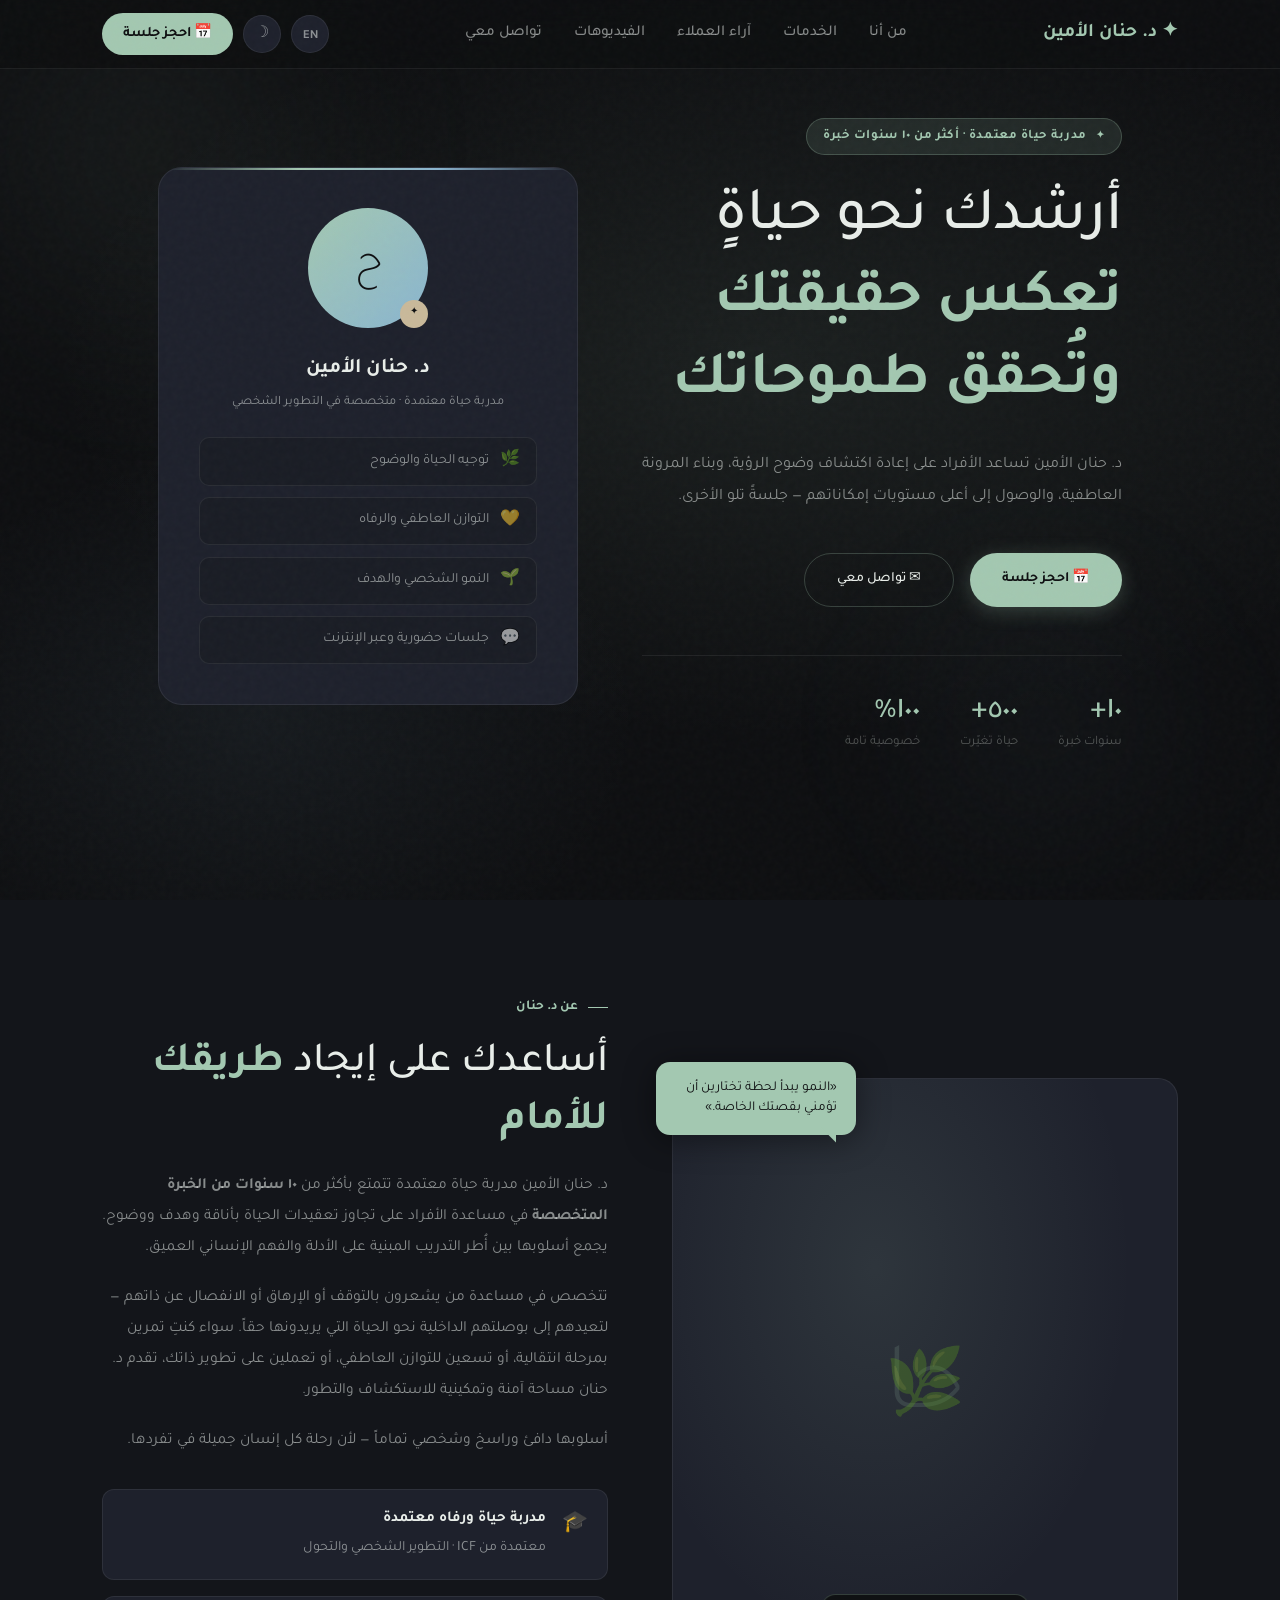
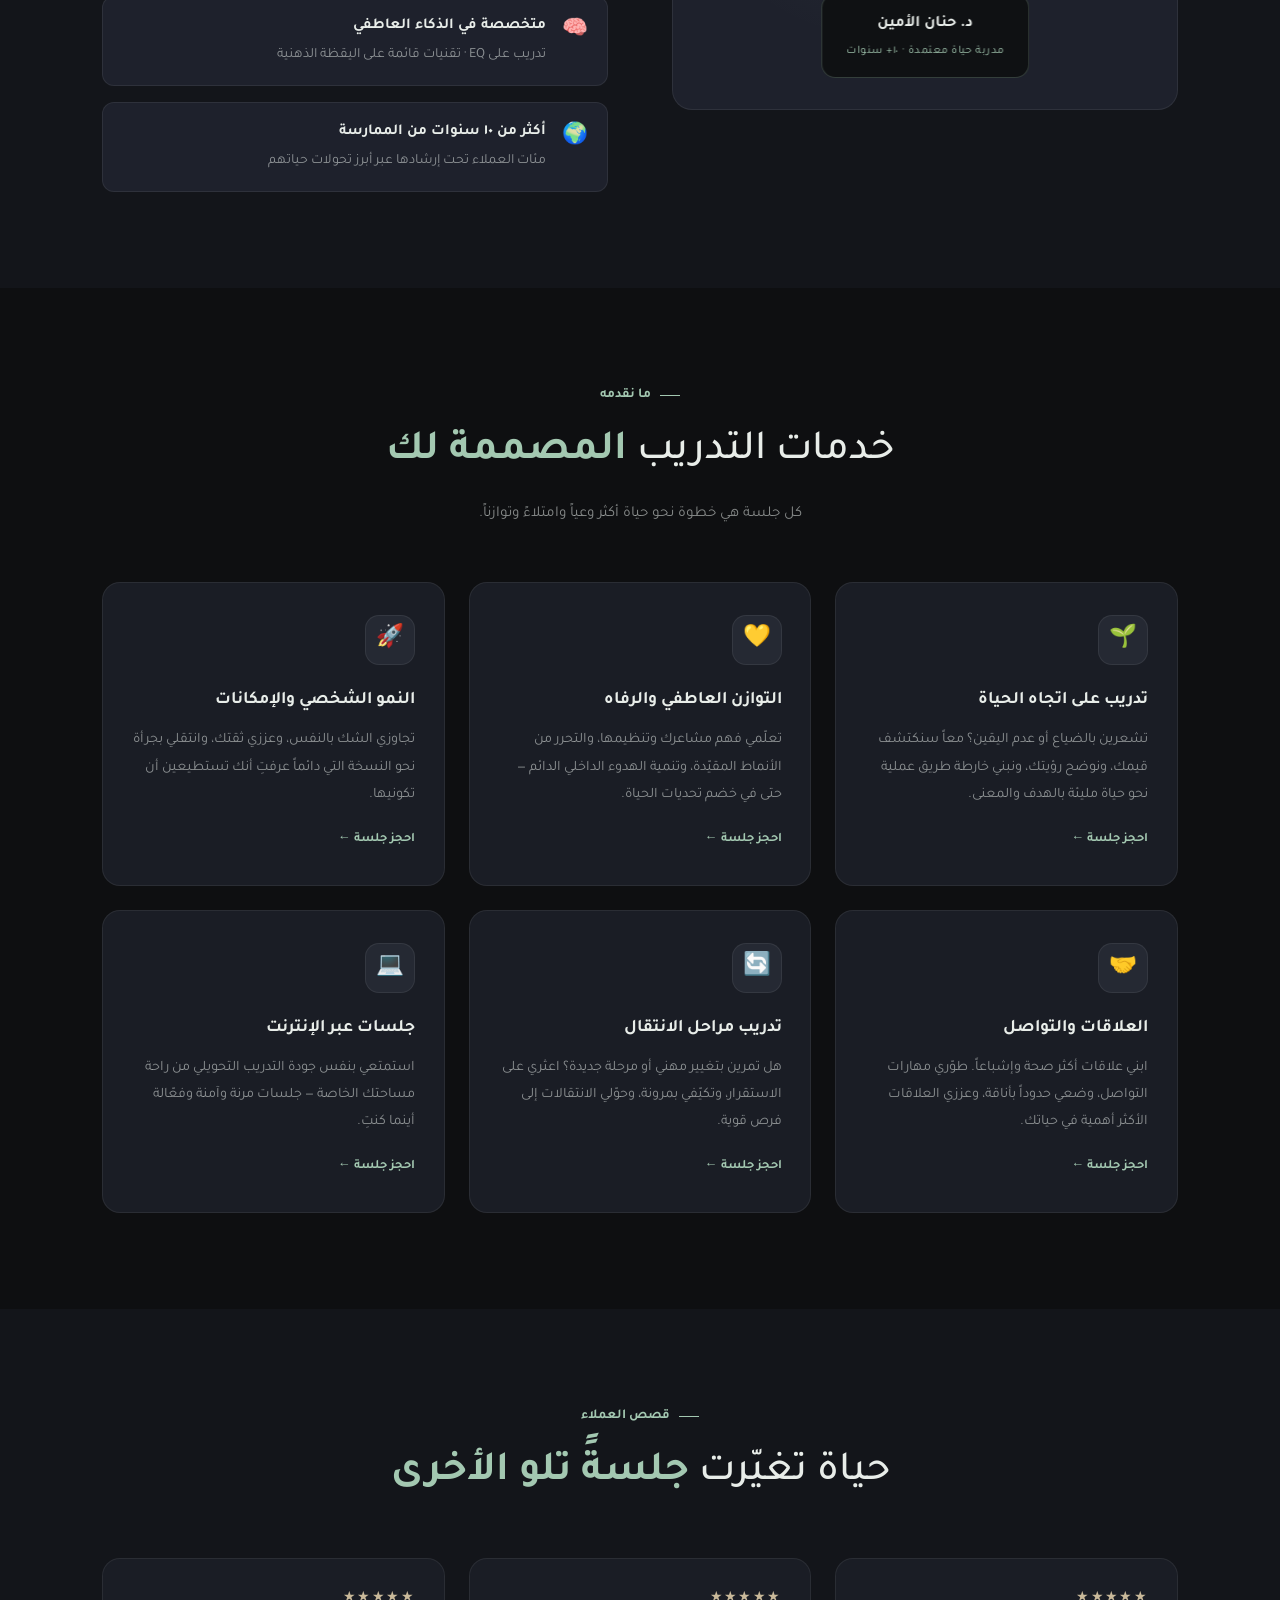
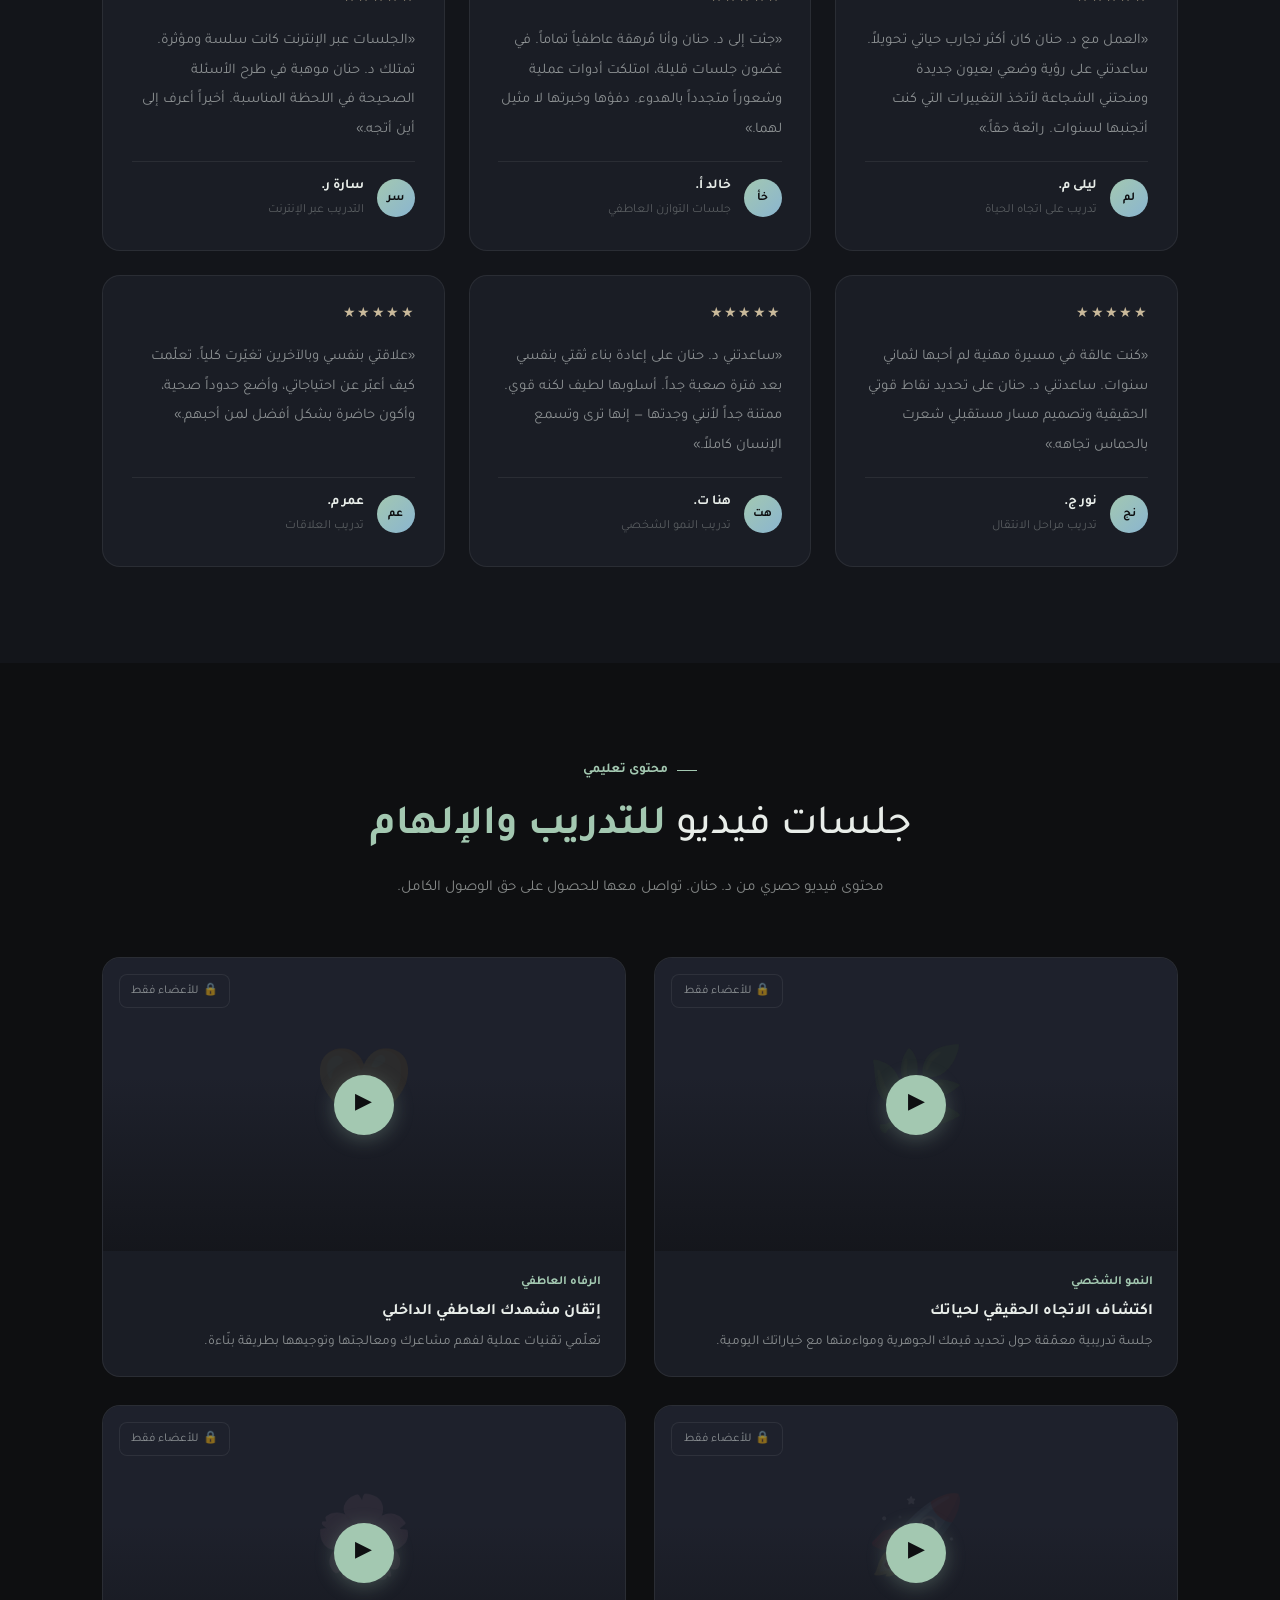
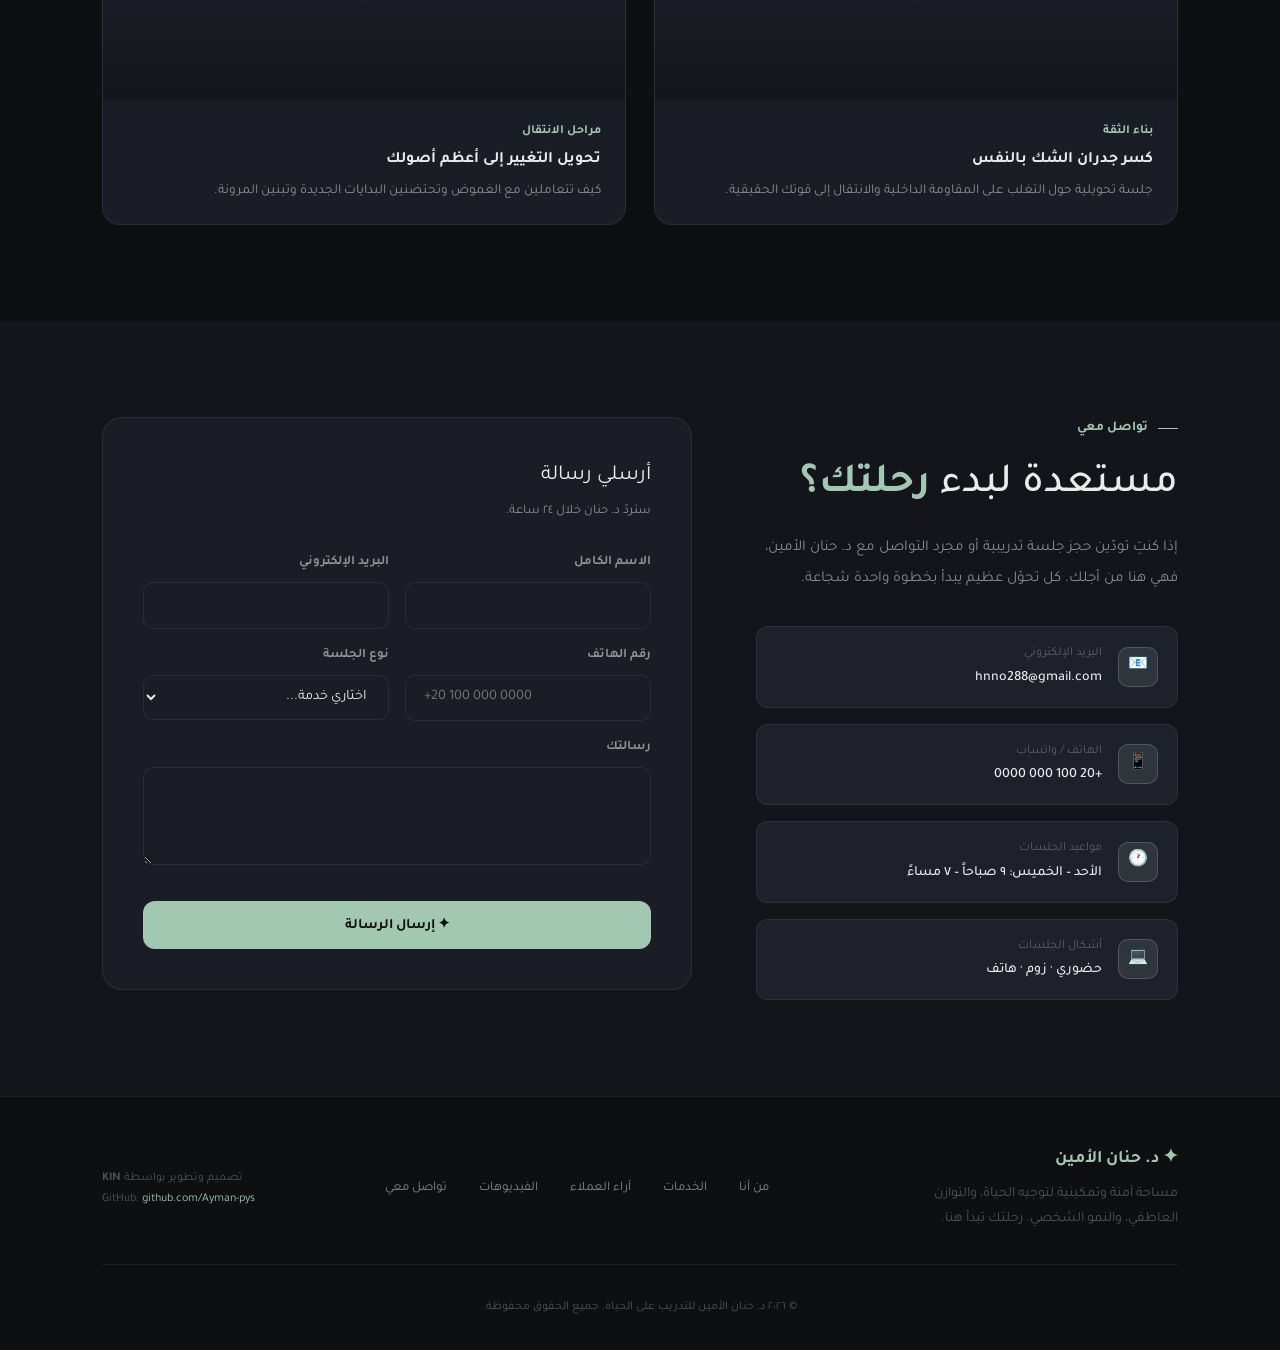
==== commit 47961f5e: "Update index.html" ====
--- a/index.html
+++ b/index.html
@@ -457,7 +457,6 @@
     <form action="https://api.web3forms.com/submit" method="POST">
 <!-- Remove this, it's no longer needed -->
 <input type="hidden" id="faccess_key" value="f4788033-a2c2-448d-80c0-9b43c8ac575c">
-      <input type="hidden" id="fbotcheck" name="botcheck" style="display:none;">
   <div class="container">
     <div class="contact-grid">
       <div class="contact-info reveal">
@@ -558,16 +557,16 @@
   btn.innerHTML = '<span class="ar">جاري الإرسال...</span><span class="en">Sending...</span>';
 
   const payload = {
-    access_key: accessKey,
-    subject: 'New Coaching Session Request – Dr. Hanan AlAmeen',
-    from_name: 'Dr. Hanan AlAmeen Website',
-    botcheck: '',
-    name,
-    email,
-    phone,
-    session_type: type,
-    message
-  };
+  access_key: 'f4788033-a2c2-448d-80c0-9b43c8ac575c',  // ← hardcoded directly here
+  subject: 'New Coaching Session Request – Dr. Hanan AlAmeen',
+  from_name: 'Dr. Hanan AlAmeen Website',
+  botcheck: '',
+  name,
+  email,
+  phone,
+  session_type: type,
+  message
+};
 
   try {
     const response = await fetch('https://api.web3forms.com/submit', {
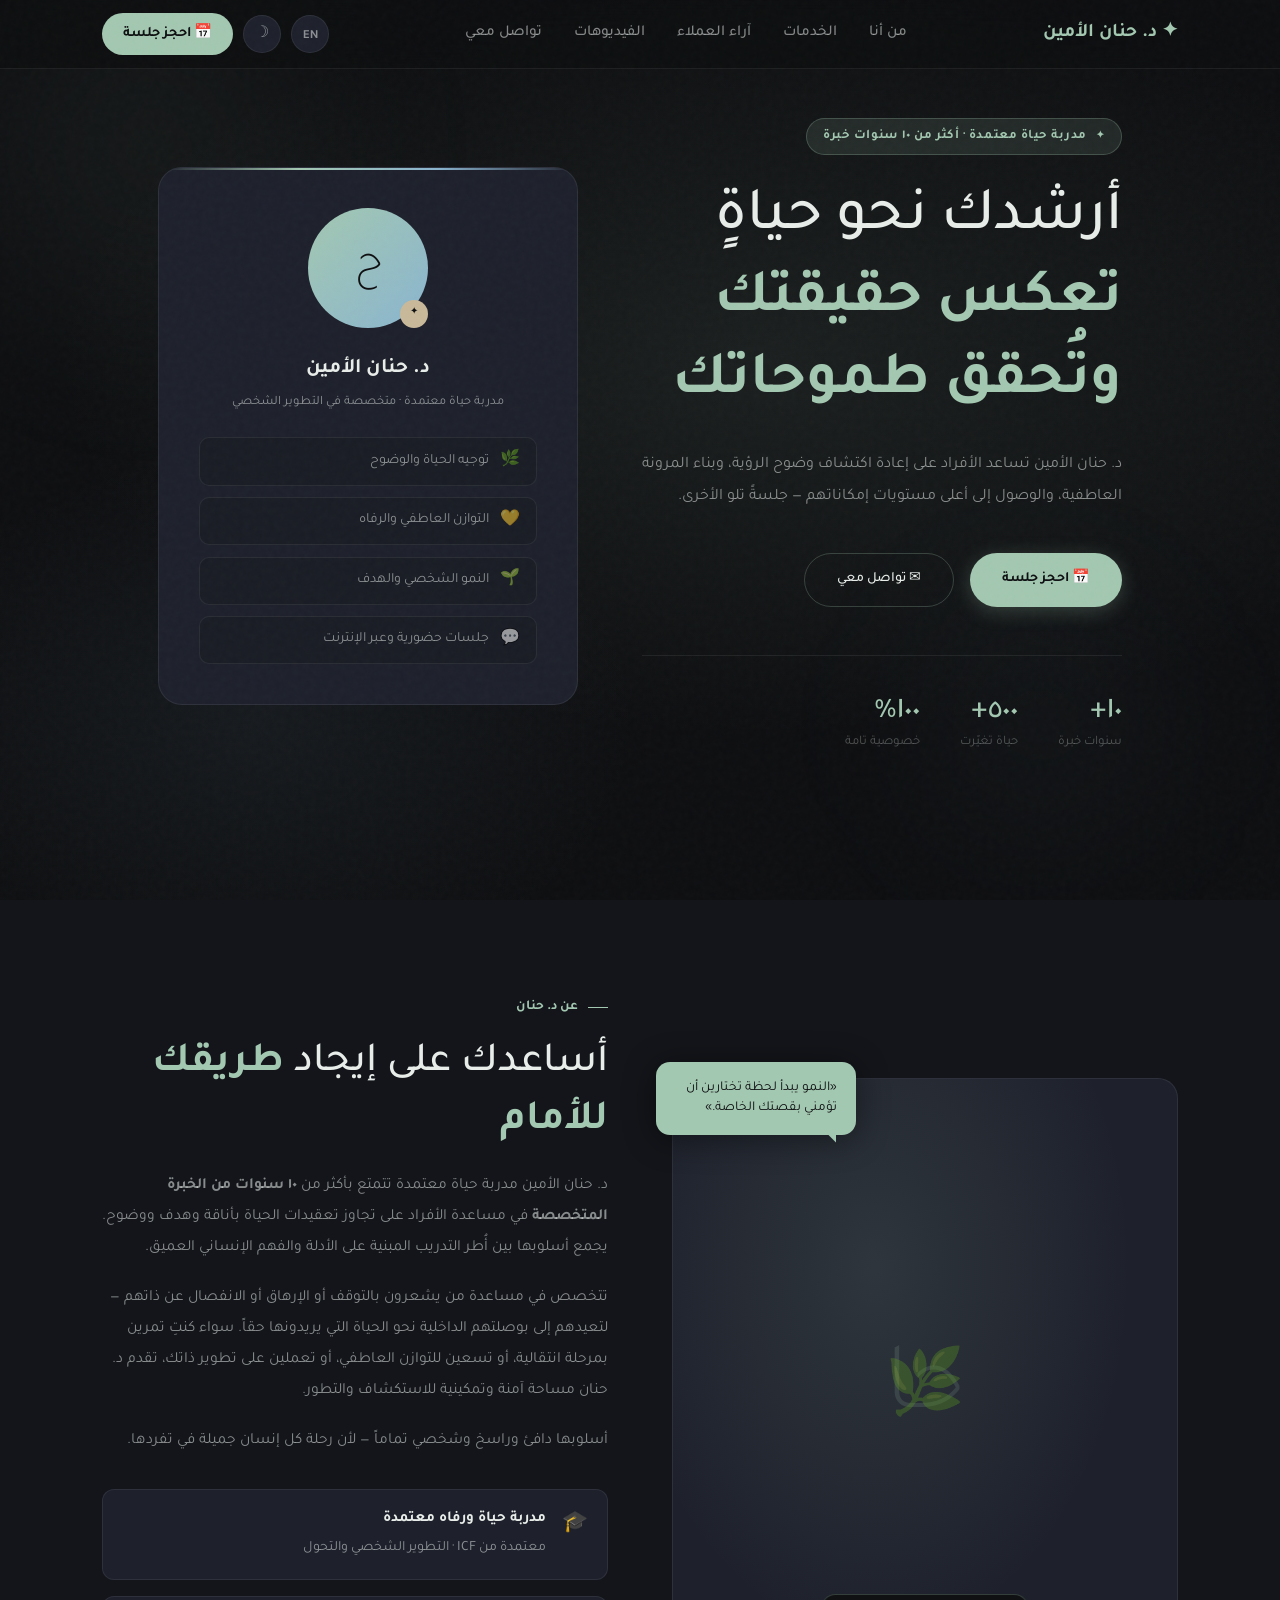
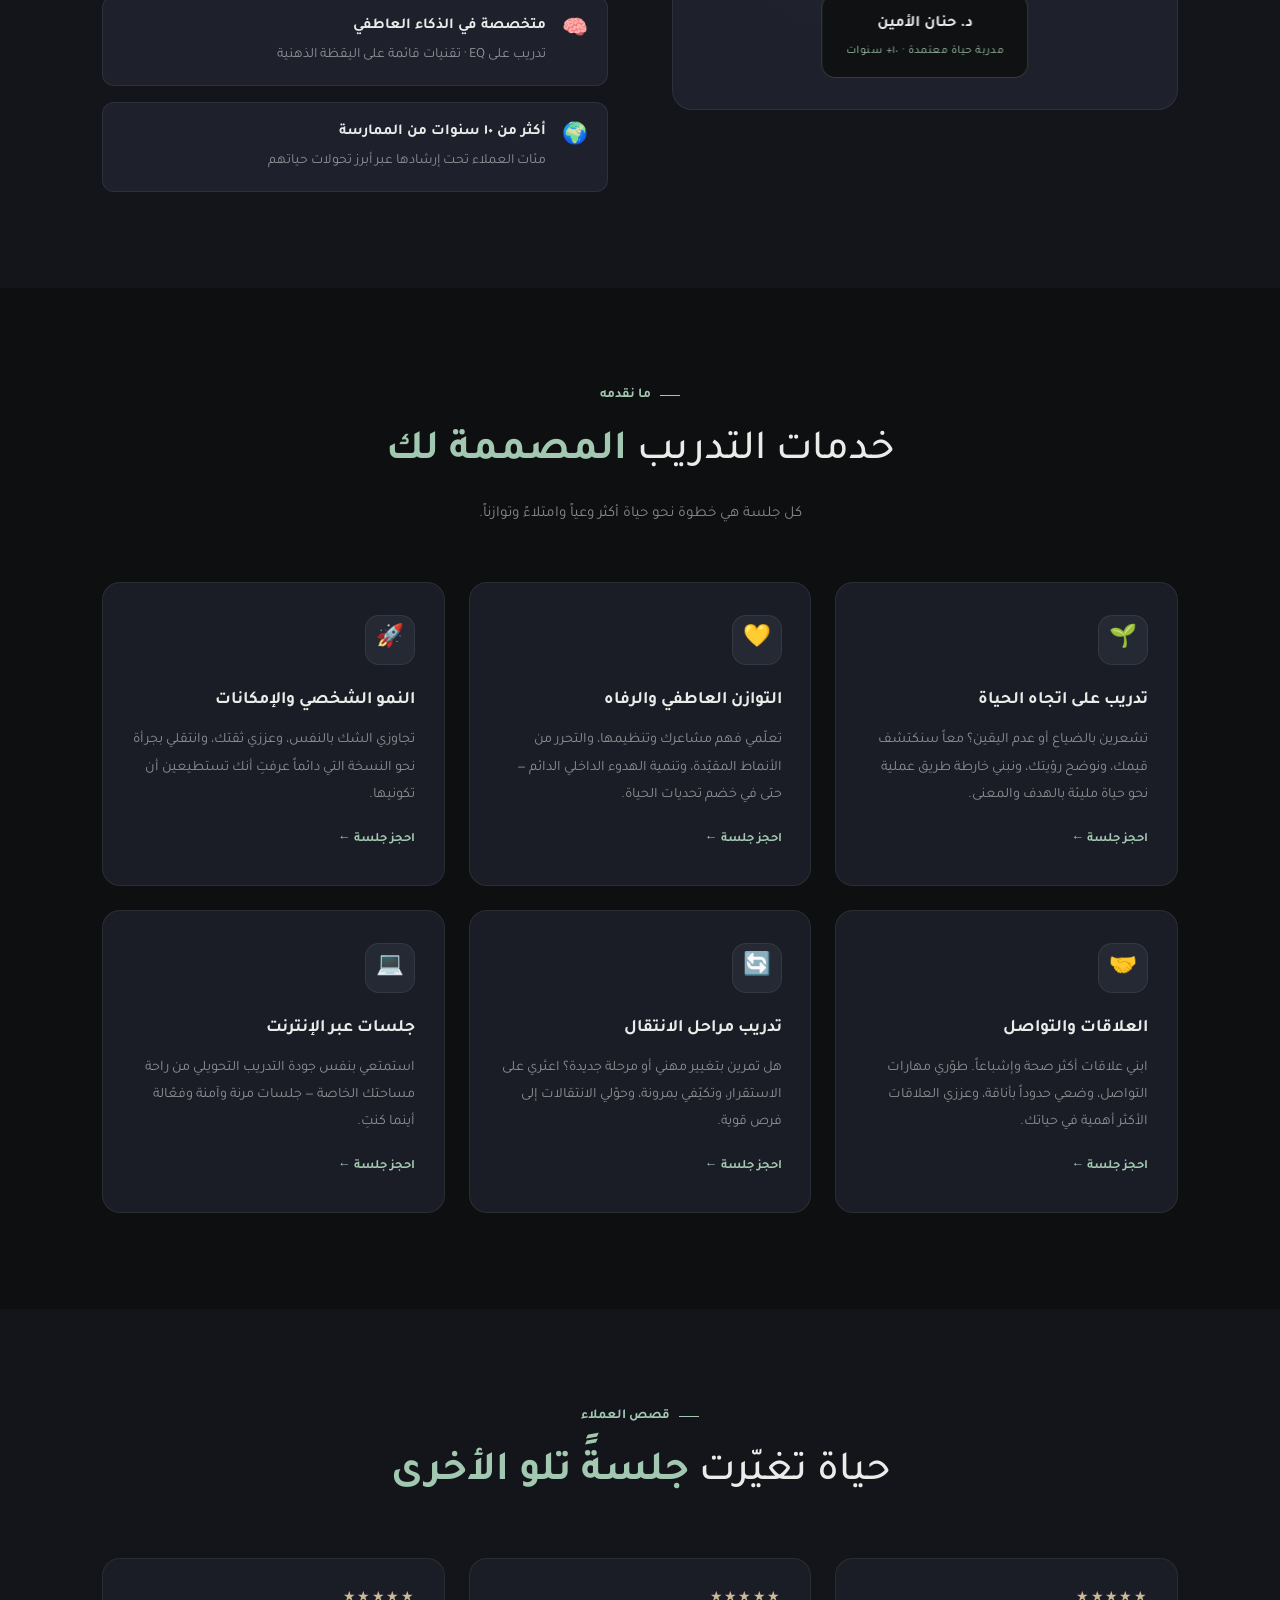
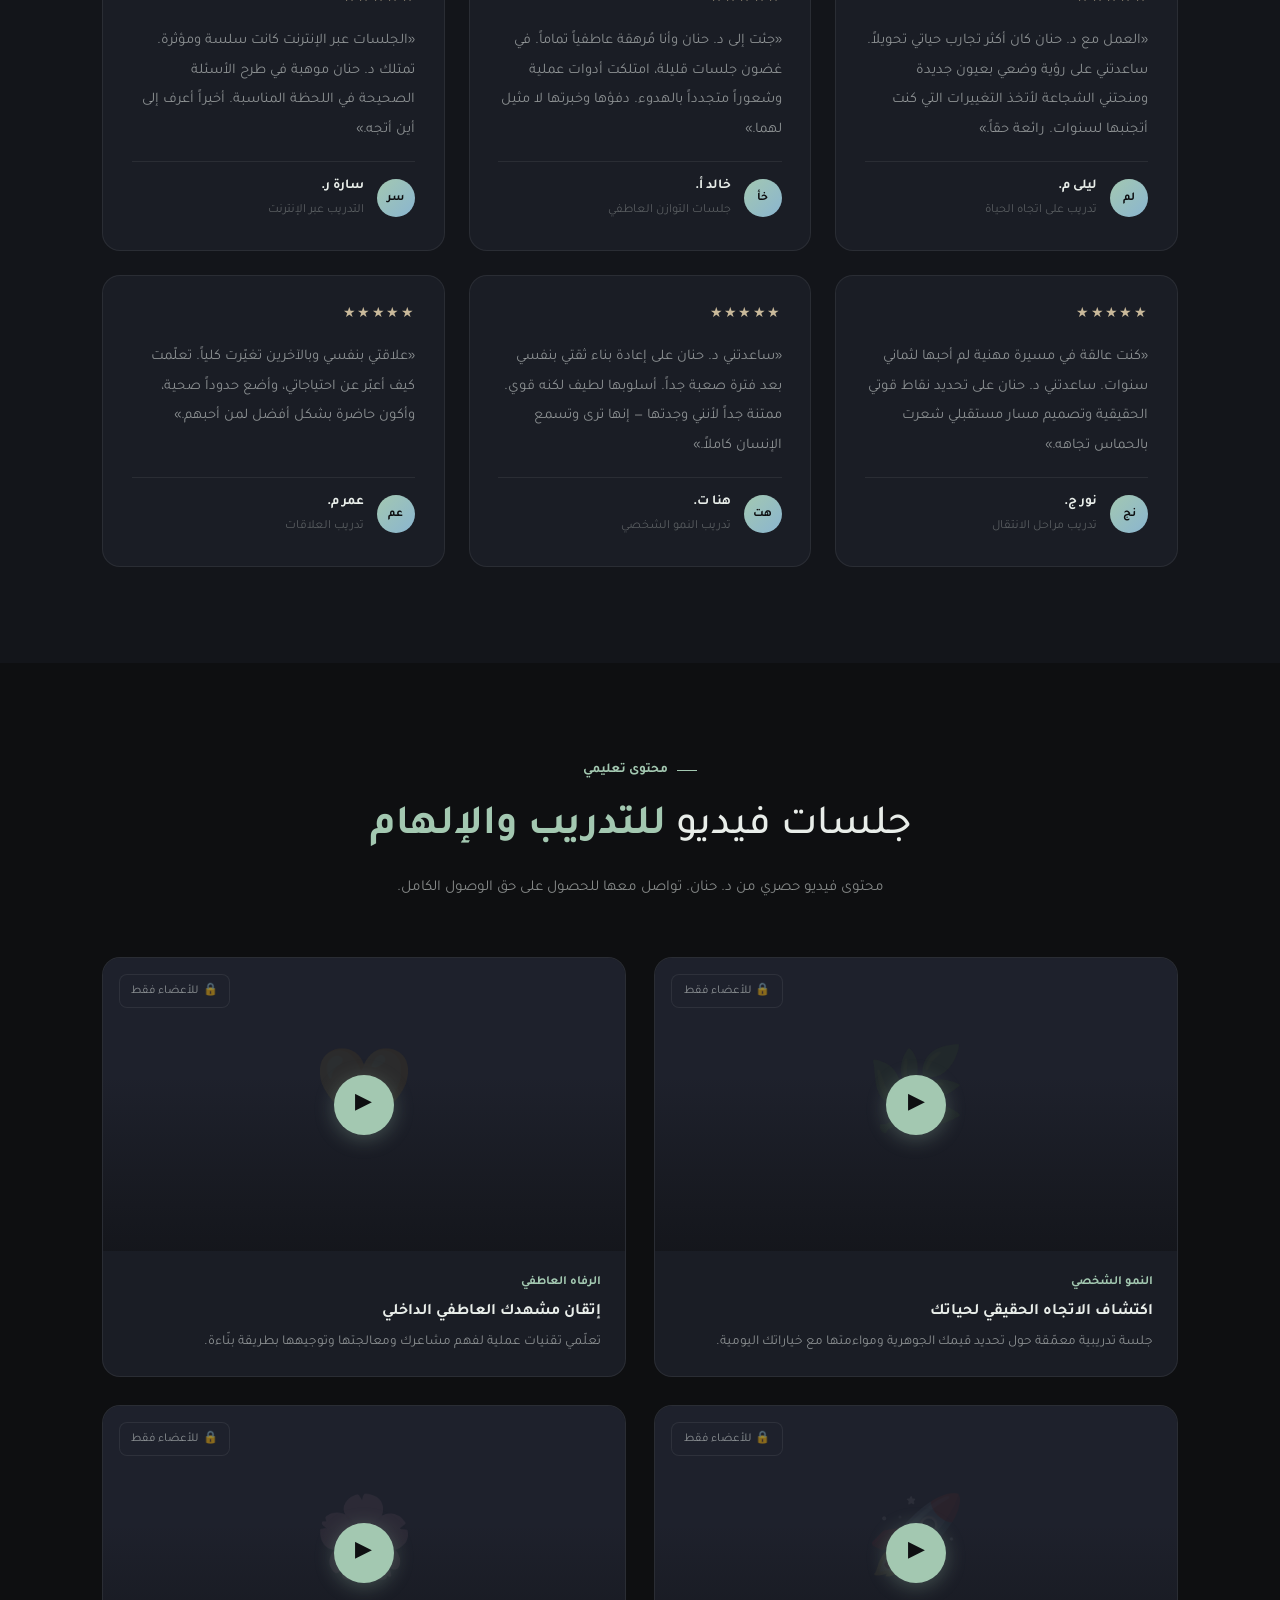
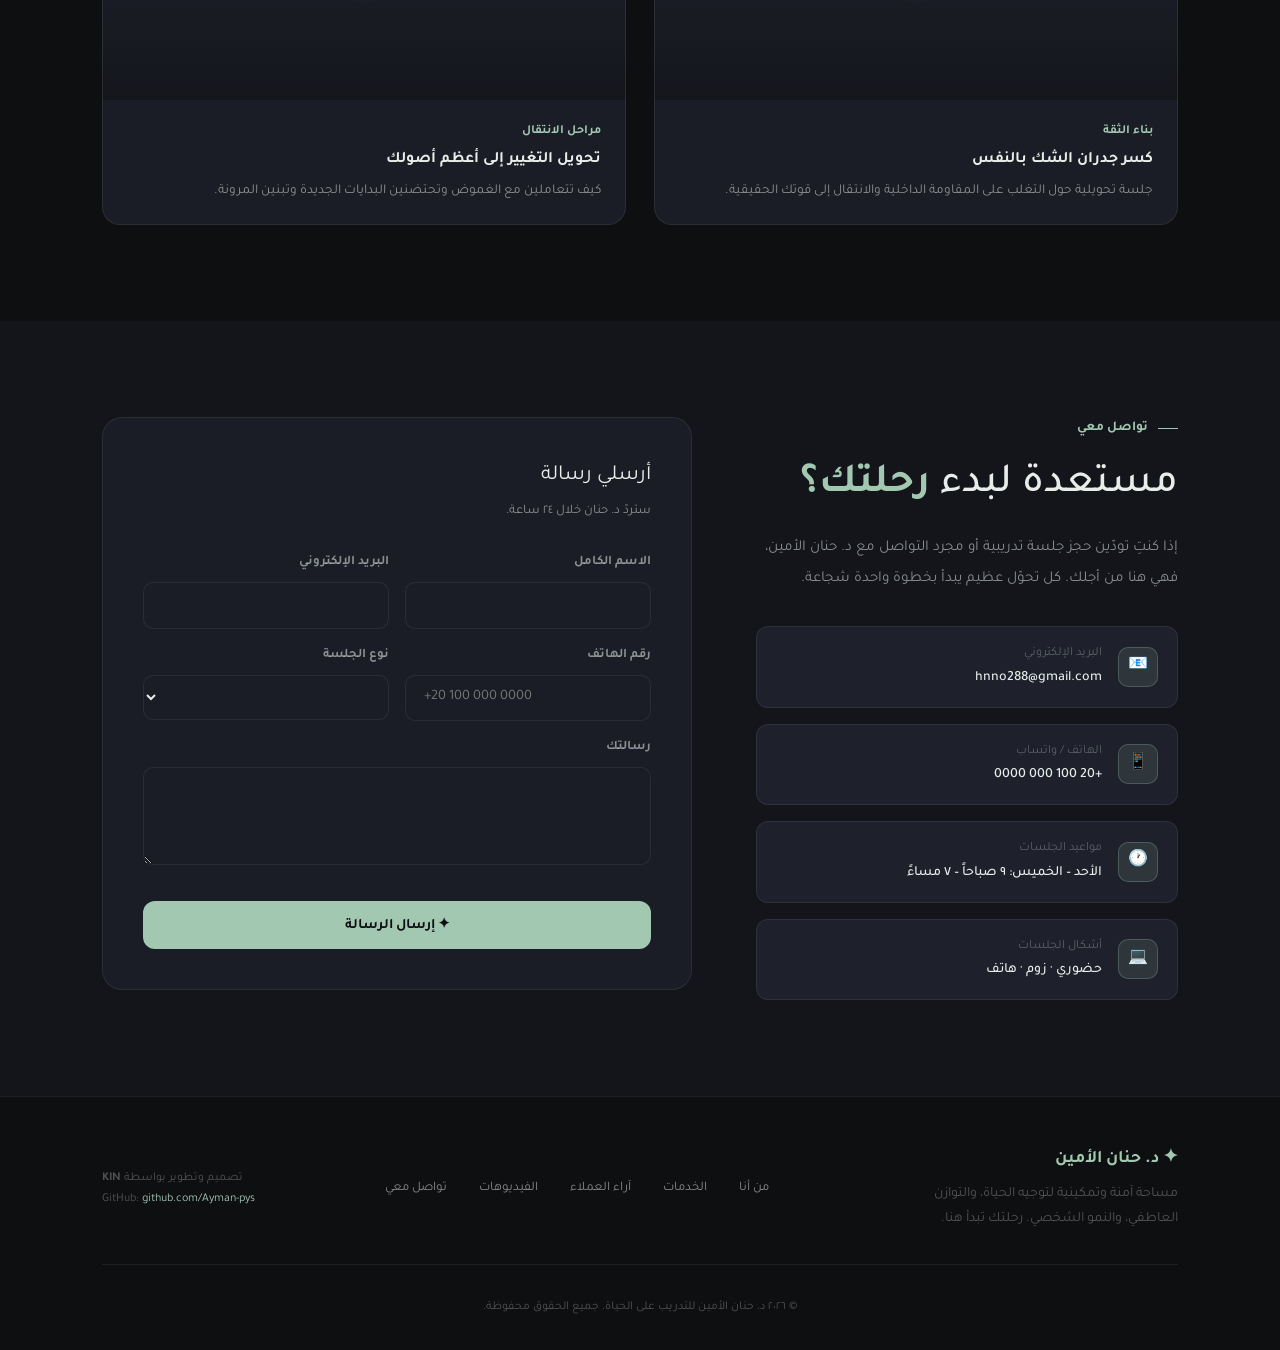
==== commit d3323b0b: "Update index.html" ====
--- a/index.html
+++ b/index.html
@@ -451,58 +451,191 @@
   </div>
 </div>
 
-<!-- CONTACT -->
-<section id="contact">
-    <!-- Add this hidden input inside your form, before the button -->
-    <form action="https://api.web3forms.com/submit" method="POST">
-<!-- Remove this, it's no longer needed -->
-<input type="hidden" id="faccess_key" value="f4788033-a2c2-448d-80c0-9b43c8ac575c">
-  <div class="container">
-    <div class="contact-grid">
-      <div class="contact-info reveal">
-        <div class="section-label"><span class="ar">تواصل معي</span><span class="en">Get in Touch</span></div>
-        <h2 class="section-title ar">مستعدة لبدء <em>رحلتك؟</em></h2>
-        <h2 class="section-title en">Ready to Begin <em>Your Journey?</em></h2>
-        <p class="ar">إذا كنتِ تودّين حجز جلسة تدريبية أو مجرد التواصل مع د. حنان الأمين، فهي هنا من أجلك. كل تحوّل عظيم يبدأ بخطوة واحدة شجاعة.</p>
-        <p class="en">If you'd like to book a coaching session or simply want to reach out to Dr. Hanan AlAmeen, she's here for you. Every great transformation begins with a single, courageous step.</p>
-        <div class="contact-items">
-          <div class="contact-item"><div class="contact-item-icon">📧</div><div><div class="contact-item-label"><span class="ar">البريد الإلكتروني</span><span class="en">Email</span></div><div class="contact-item-value">hnno288@gmail.com</div></div></div>
-          <div class="contact-item"><div class="contact-item-icon">📱</div><div><div class="contact-item-label"><span class="ar">الهاتف / واتساب</span><span class="en">Phone / WhatsApp</span></div><div class="contact-item-value">+20 100 000 0000</div></div></div>
-          <div class="contact-item"><div class="contact-item-icon">🕐</div><div><div class="contact-item-label"><span class="ar">مواعيد الجلسات</span><span class="en">Session Hours</span></div><div class="contact-item-value ar">الأحد – الخميس: ٩ صباحاً – ٧ مساءً</div><div class="contact-item-value en">Sun – Thu: 9:00 AM – 7:00 PM</div></div></div>
-          <div class="contact-item"><div class="contact-item-icon">💻</div><div><div class="contact-item-label"><span class="ar">أشكال الجلسات</span><span class="en">Session Formats</span></div><div class="contact-item-value ar">حضوري · زوم · هاتف</div><div class="contact-item-value en">In-person · Zoom · Phone</div></div></div>
-        </div>
-      </div>
-      <div class="contact-form reveal reveal-delay-2">
-        <div id="contactFormContent">
-          <div style="margin-bottom:1.8rem;">
-            <h3 style="font-family:var(--font-display);font-size:1.35rem;font-weight:400;margin-bottom:0.4rem;"><span class="ar">أرسلي رسالة</span><span class="en">Send a Message</span></h3>
-            <p style="font-size:0.82rem;color:var(--text-muted);"><span class="ar">ستردّ د. حنان خلال ٢٤ ساعة.</span><span class="en">Dr. Hanan will respond within 24 hours.</span></p>
-          </div>
-          <div class="form-row">
-            <div class="form-group"><label><span class="ar">الاسم الكامل</span><span class="en">Full Name</span></label><input type="text" id="fname" /></div>
-            <div class="form-group"><label><span class="ar">البريد الإلكتروني</span><span class="en">Email Address</span></label><input type="email" id="femail" /></div>
-          </div>
-          <div class="form-row">
-            <div class="form-group"><label><span class="ar">رقم الهاتف</span><span class="en">Phone Number</span></label><input type="tel" id="fphone" placeholder="+20 100 000 0000" /></div>
-            <div class="form-group"><label><span class="ar">نوع الجلسة</span><span class="en">Session Type</span></label>
-              <select id="ftype">
-                <option value="" id="selPlaceholder"></option>
-                <option id="svc1"></option><option id="svc2"></option><option id="svc3"></option>
-                <option id="svc4"></option><option id="svc5"></option><option id="svc6"></option><option id="svc7"></option>
-              </select>
-            </div>
-          </div>
-          <div class="form-group"><label><span class="ar">رسالتك</span><span class="en">Message</span></label><textarea id="fmsg" rows="4"></textarea></div>
-          <button class="form-submit" onclick="submitForm()"><span class="ar">✦ إرسال الرسالة</span><span class="en">✦ Send Message</span></button>
-        </div>
-        <div class="form-success" id="formSuccess">
-          <div class="success-icon">✦</div>
-          <h4><span class="ar">تم إرسال الرسالة بنجاح!</span><span class="en">Message Sent Successfully!</span></h4>
-          <p><span class="ar">شكراً لتواصلك. ستردّ د. حنان خلال ٢٤ ساعة. رحلتك تبدأ من هنا.</span><span class="en">Thank you for reaching out. Dr. Hanan will get back to you within 24 hours. Your journey starts here.</span></p>
-        </div>
-      </div>
-    </div>
-  </div>
+<!-- CONTACT --><section id="contact">
+
+<form action="https://api.web3forms.com/submit" method="POST">
+
+<input type="hidden" name="access_key" value="f4788033-a2c2-448d-80c0-9b43c8ac575c">
+<input type="hidden" name="botcheck" style="display:none;">
+<input type="hidden" name="subject" value="New Message from Dr Hanan Website">
+
+<div class="container">
+<div class="contact-grid">
+
+<div class="contact-info reveal">
+
+<div class="section-label">
+<span class="ar">تواصل معي</span>
+<span class="en">Get in Touch</span>
+</div>
+
+<h2 class="section-title ar">مستعدة لبدء <em>رحلتك؟</em></h2>
+<h2 class="section-title en">Ready to Begin <em>Your Journey?</em></h2>
+
+<p class="ar">
+إذا كنتِ تودّين حجز جلسة تدريبية أو مجرد التواصل مع د. حنان الأمين، فهي هنا من أجلك.
+كل تحوّل عظيم يبدأ بخطوة واحدة شجاعة.
+</p>
+
+<p class="en">
+If you'd like to book a coaching session or simply want to reach out to Dr. Hanan AlAmeen,
+she's here for you. Every great transformation begins with a single, courageous step.
+</p>
+
+<div class="contact-items">
+
+<div class="contact-item">
+<div class="contact-item-icon">📧</div>
+<div>
+<div class="contact-item-label">
+<span class="ar">البريد الإلكتروني</span>
+<span class="en">Email</span>
+</div>
+<div class="contact-item-value">hnno288@gmail.com</div>
+</div>
+</div>
+
+<div class="contact-item">
+<div class="contact-item-icon">📱</div>
+<div>
+<div class="contact-item-label">
+<span class="ar">الهاتف / واتساب</span>
+<span class="en">Phone / WhatsApp</span>
+</div>
+<div class="contact-item-value">+20 100 000 0000</div>
+</div>
+</div>
+
+<div class="contact-item">
+<div class="contact-item-icon">🕐</div>
+<div>
+<div class="contact-item-label">
+<span class="ar">مواعيد الجلسات</span>
+<span class="en">Session Hours</span>
+</div>
+<div class="contact-item-value ar">الأحد – الخميس: ٩ صباحاً – ٧ مساءً</div>
+<div class="contact-item-value en">Sun – Thu: 9:00 AM – 7:00 PM</div>
+</div>
+</div>
+
+<div class="contact-item">
+<div class="contact-item-icon">💻</div>
+<div>
+<div class="contact-item-label">
+<span class="ar">أشكال الجلسات</span>
+<span class="en">Session Formats</span>
+</div>
+<div class="contact-item-value ar">حضوري · زوم · هاتف</div>
+<div class="contact-item-value en">In-person · Zoom · Phone</div>
+</div>
+</div>
+
+</div>
+</div>
+
+<div class="contact-form reveal reveal-delay-2">
+
+<div id="contactFormContent">
+
+<div style="margin-bottom:1.8rem;">
+<h3 style="font-family:var(--font-display);font-size:1.35rem;font-weight:400;margin-bottom:0.4rem;">
+<span class="ar">أرسلي رسالة</span>
+<span class="en">Send a Message</span>
+</h3>
+
+<p style="font-size:0.82rem;color:var(--text-muted);">
+<span class="ar">ستردّ د. حنان خلال ٢٤ ساعة.</span>
+<span class="en">Dr. Hanan will respond within 24 hours.</span>
+</p>
+</div>
+
+<div class="form-row">
+
+<div class="form-group">
+<label>
+<span class="ar">الاسم الكامل</span>
+<span class="en">Full Name</span>
+</label>
+<input type="text" id="fname" name="name" required>
+</div>
+
+<div class="form-group">
+<label>
+<span class="ar">البريد الإلكتروني</span>
+<span class="en">Email Address</span>
+</label>
+<input type="email" id="femail" name="email" required>
+</div>
+
+</div>
+
+<div class="form-row">
+
+<div class="form-group">
+<label>
+<span class="ar">رقم الهاتف</span>
+<span class="en">Phone Number</span>
+</label>
+<input type="tel" id="fphone" name="phone" placeholder="+20 100 000 0000">
+</div>
+
+<div class="form-group">
+<label>
+<span class="ar">نوع الجلسة</span>
+<span class="en">Session Type</span>
+</label>
+
+<select id="ftype" name="session_type">
+<option value="" id="selPlaceholder"></option>
+<option id="svc1"></option>
+<option id="svc2"></option>
+<option id="svc3"></option>
+<option id="svc4"></option>
+<option id="svc5"></option>
+<option id="svc6"></option>
+<option id="svc7"></option>
+</select>
+
+</div>
+
+</div>
+
+<div class="form-group">
+<label>
+<span class="ar">رسالتك</span>
+<span class="en">Message</span>
+</label>
+<textarea id="fmsg" name="message" rows="4" required></textarea>
+</div>
+
+<button type="button" class="form-submit" onclick="submitForm()">
+<span class="ar">✦ إرسال الرسالة</span>
+<span class="en">✦ Send Message</span>
+</button>
+
+</div>
+
+<div class="form-success" id="formSuccess">
+<div class="success-icon">✦</div>
+<h4>
+<span class="ar">تم إرسال الرسالة بنجاح!</span>
+<span class="en">Message Sent Successfully!</span>
+</h4>
+<p>
+<span class="ar">
+شكراً لتواصلك. ستردّ د. حنان خلال ٢٤ ساعة. رحلتك تبدأ من هنا.
+</span>
+<span class="en">
+Thank you for reaching out. Dr. Hanan will get back to you within 24 hours.
+Your journey starts here.
+</span>
+</p>
+</div>
+
+</div>
+</div>
+</div>
+
 </form>
 
 </section>
@@ -536,15 +669,14 @@
 </footer>
 
 <script>
-    async function submitForm() {
-  const accessKey  = document.getElementById('faccess_key').value;
-  const name       = document.getElementById('fname').value.trim();
-  const email      = document.getElementById('femail').value.trim();
-  const phone      = document.getElementById('fphone').value.trim();
-  const type       = document.getElementById('ftype').value;
-  const message    = document.getElementById('fmsg').value.trim();
-
-  // Basic validation
+async function submitForm() {
+
+  const name = document.getElementById('fname').value.trim();
+  const email = document.getElementById('femail').value.trim();
+  const phone = document.getElementById('fphone').value.trim();
+  const type = document.getElementById('ftype').value;
+  const message = document.getElementById('fmsg').value.trim();
+
   if (!name || !email || !message) {
     alert(document.documentElement.lang === 'ar'
       ? 'يرجى ملء الحقول المطلوبة: الاسم، البريد الإلكتروني، والرسالة.'
@@ -557,47 +689,52 @@
   btn.innerHTML = '<span class="ar">جاري الإرسال...</span><span class="en">Sending...</span>';
 
   const payload = {
-  access_key: 'f4788033-a2c2-448d-80c0-9b43c8ac575c',  // ← hardcoded directly here
-  subject: 'New Coaching Session Request – Dr. Hanan AlAmeen',
-  from_name: 'Dr. Hanan AlAmeen Website',
-  botcheck: '',
-  name,
-  email,
-  phone,
-  session_type: type,
-  message
-};
+    access_key: "f4788033-a2c2-448d-80c0-9b43c8ac575c",
+    subject: "New Coaching Session Request – Dr. Hanan AlAmeen",
+    from_name: "Dr. Hanan AlAmeen Website",
+    botcheck: "",
+    name: name,
+    email: email,
+    phone: phone,
+    session_type: type,
+    message: message
+  };
 
   try {
-    const response = await fetch('https://api.web3forms.com/submit', {
-      method: 'POST',
+
+    const response = await fetch("https://api.web3forms.com/submit", {
+      method: "POST",
       headers: {
-        'Content-Type': 'application/json',
-        'Accept': 'application/json'
+        "Content-Type": "application/json",
+        "Accept": "application/json"
       },
       body: JSON.stringify(payload)
     });
 
     const result = await response.json();
 
-    if (response.ok && result.success) {
-      // Show success state
-      document.getElementById('contactFormContent').style.display = 'none';
-      document.getElementById('formSuccess').style.display = 'flex';
+    if (result.success) {
+
+      document.getElementById("contactFormContent").style.display = "none";
+      document.getElementById("formSuccess").style.display = "flex";
+
     } else {
-      throw new Error(result.message || 'Submission failed');
+      throw new Error(result.message);
     }
-  } catch (err) {
-    console.error('Web3Forms error:', err);
+
+  } catch (error) {
+
+    console.error(error);
+
     alert(document.documentElement.lang === 'ar'
       ? 'حدث خطأ أثناء الإرسال. يرجى المحاولة مرة أخرى.'
       : 'Something went wrong. Please try again.');
+
     btn.disabled = false;
     btn.innerHTML = '<span class="ar">✦ إرسال الرسالة</span><span class="en">✦ Send Message</span>';
+
   }
 }
-const html = document.documentElement;
-
 /* ── SELECT OPTIONS DATA ── */
 const selectData = {
   ar: ['اختاري خدمة...','تدريب على اتجاه الحياة','التوازن العاطفي والرفاه','النمو الشخصي والإمكانات','العلاقات والتواصل','تدريب مراحل الانتقال','جلسة عبر الإنترنت','لست متأكدة بعد'],
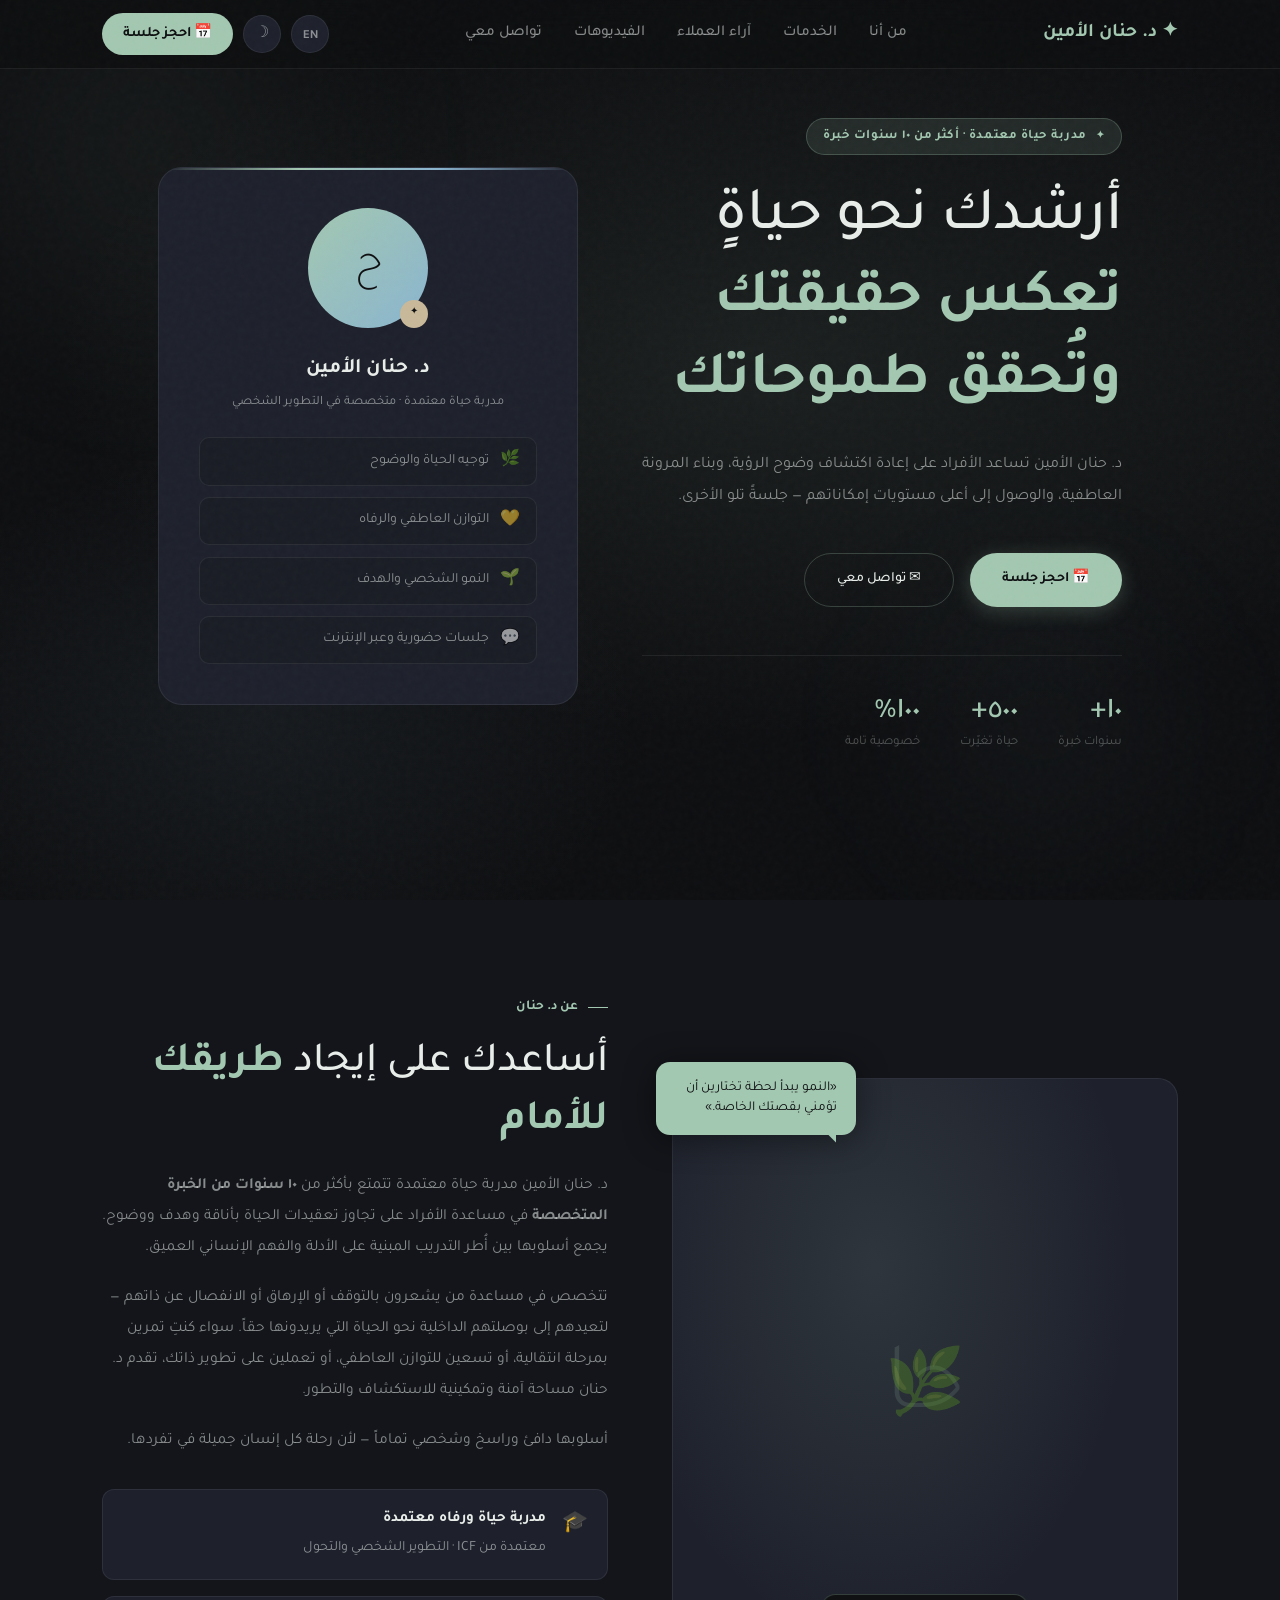
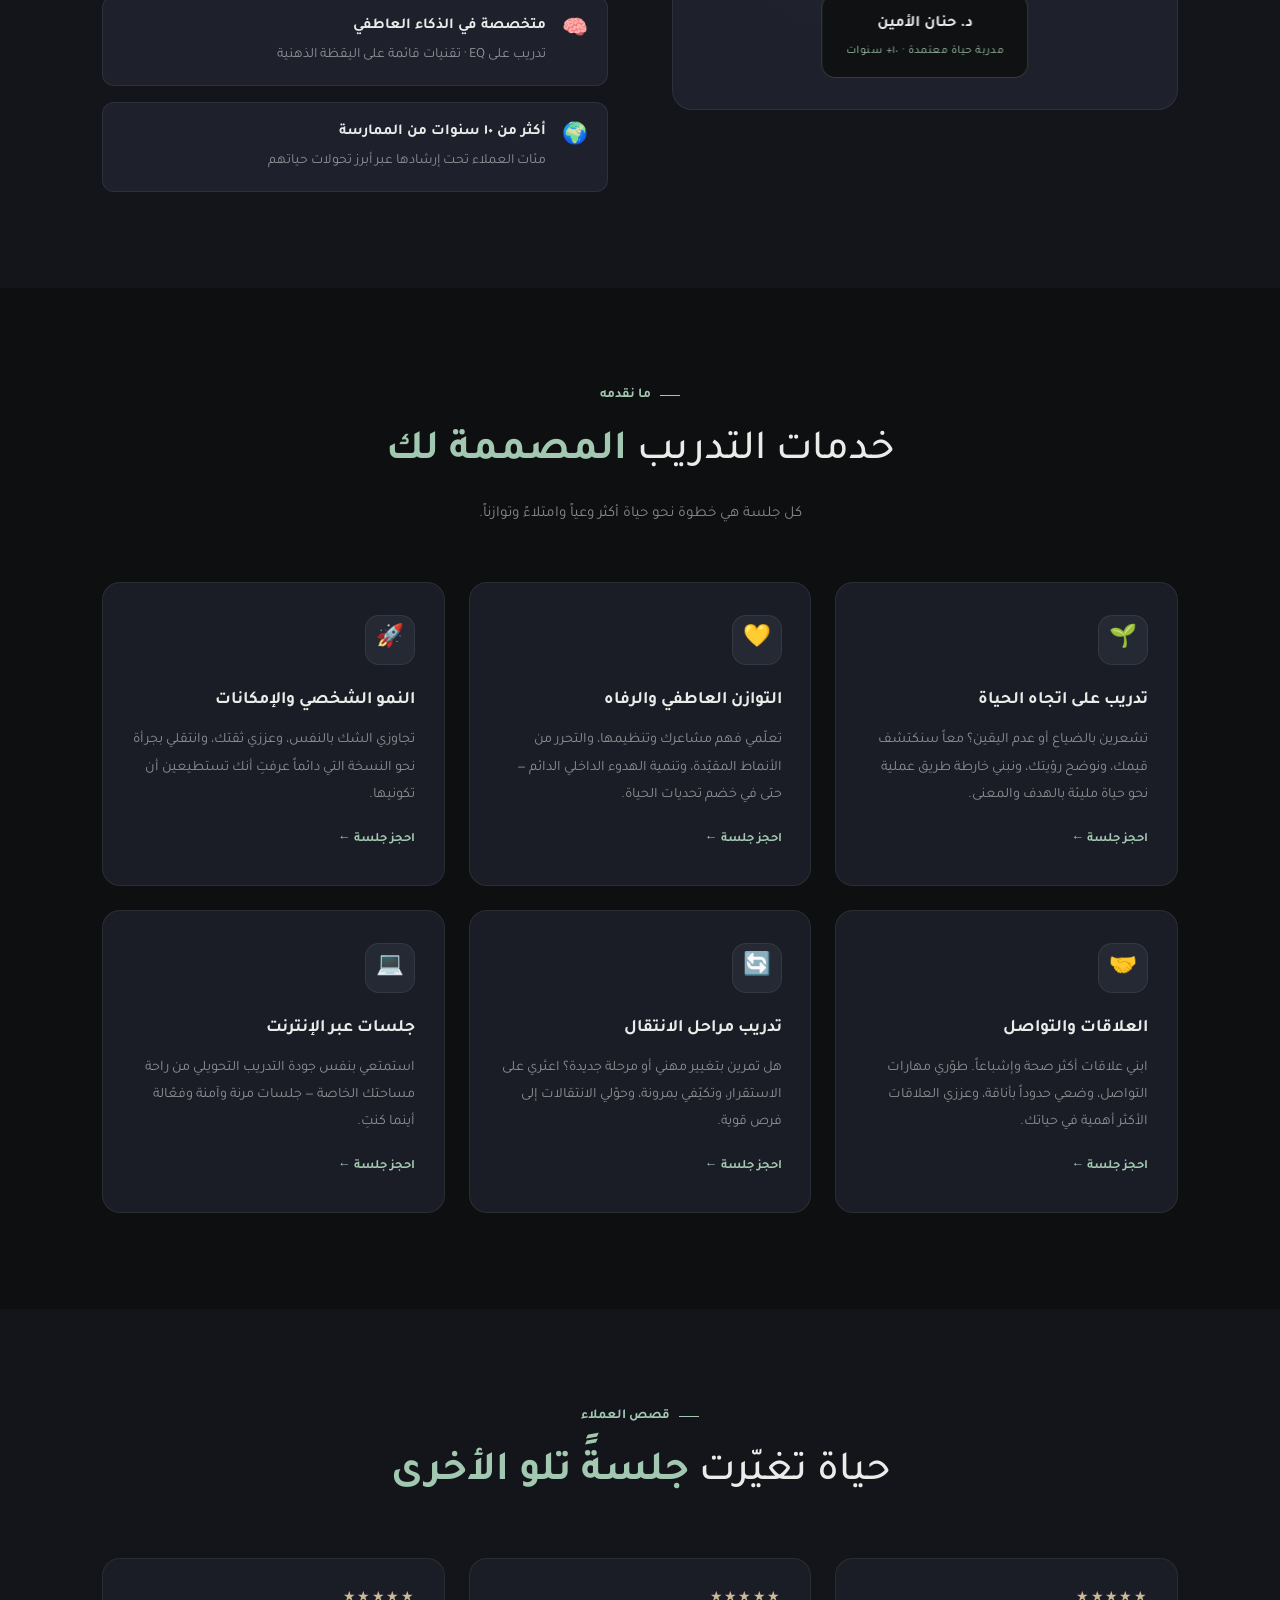
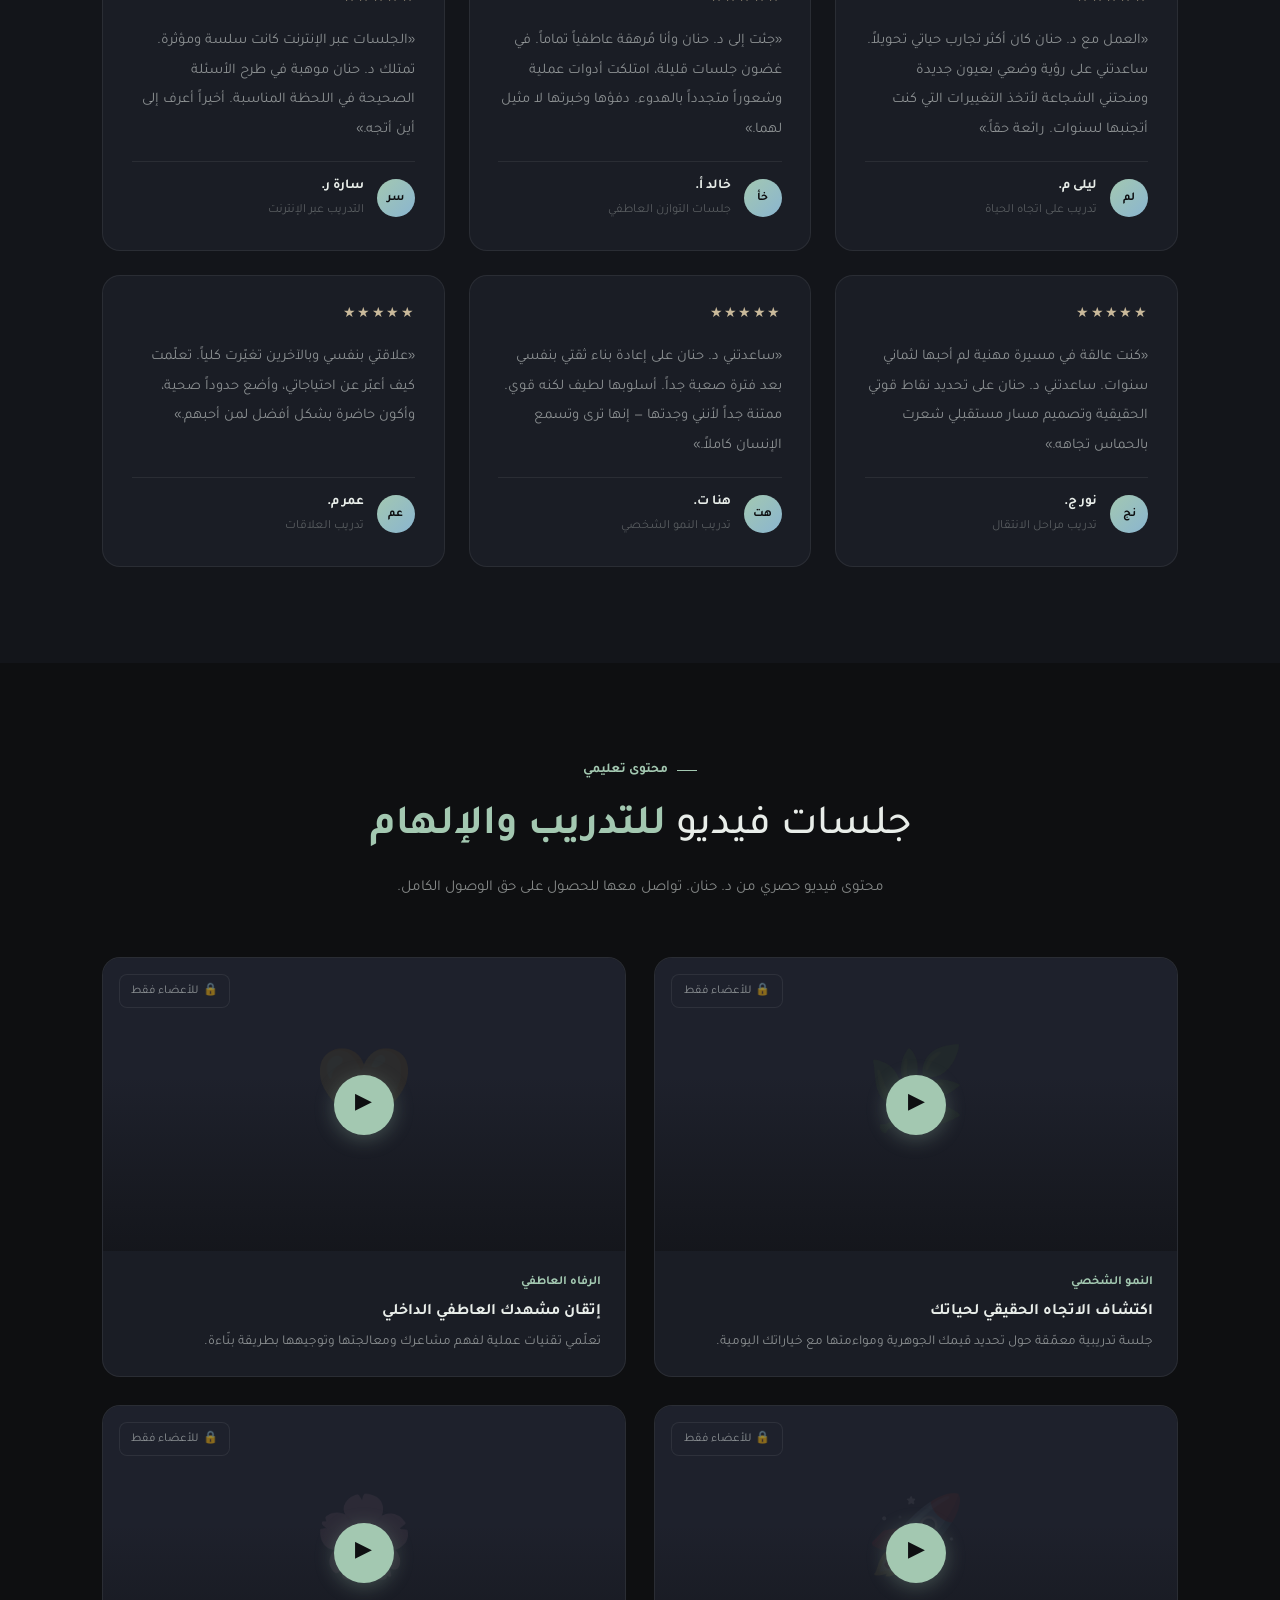
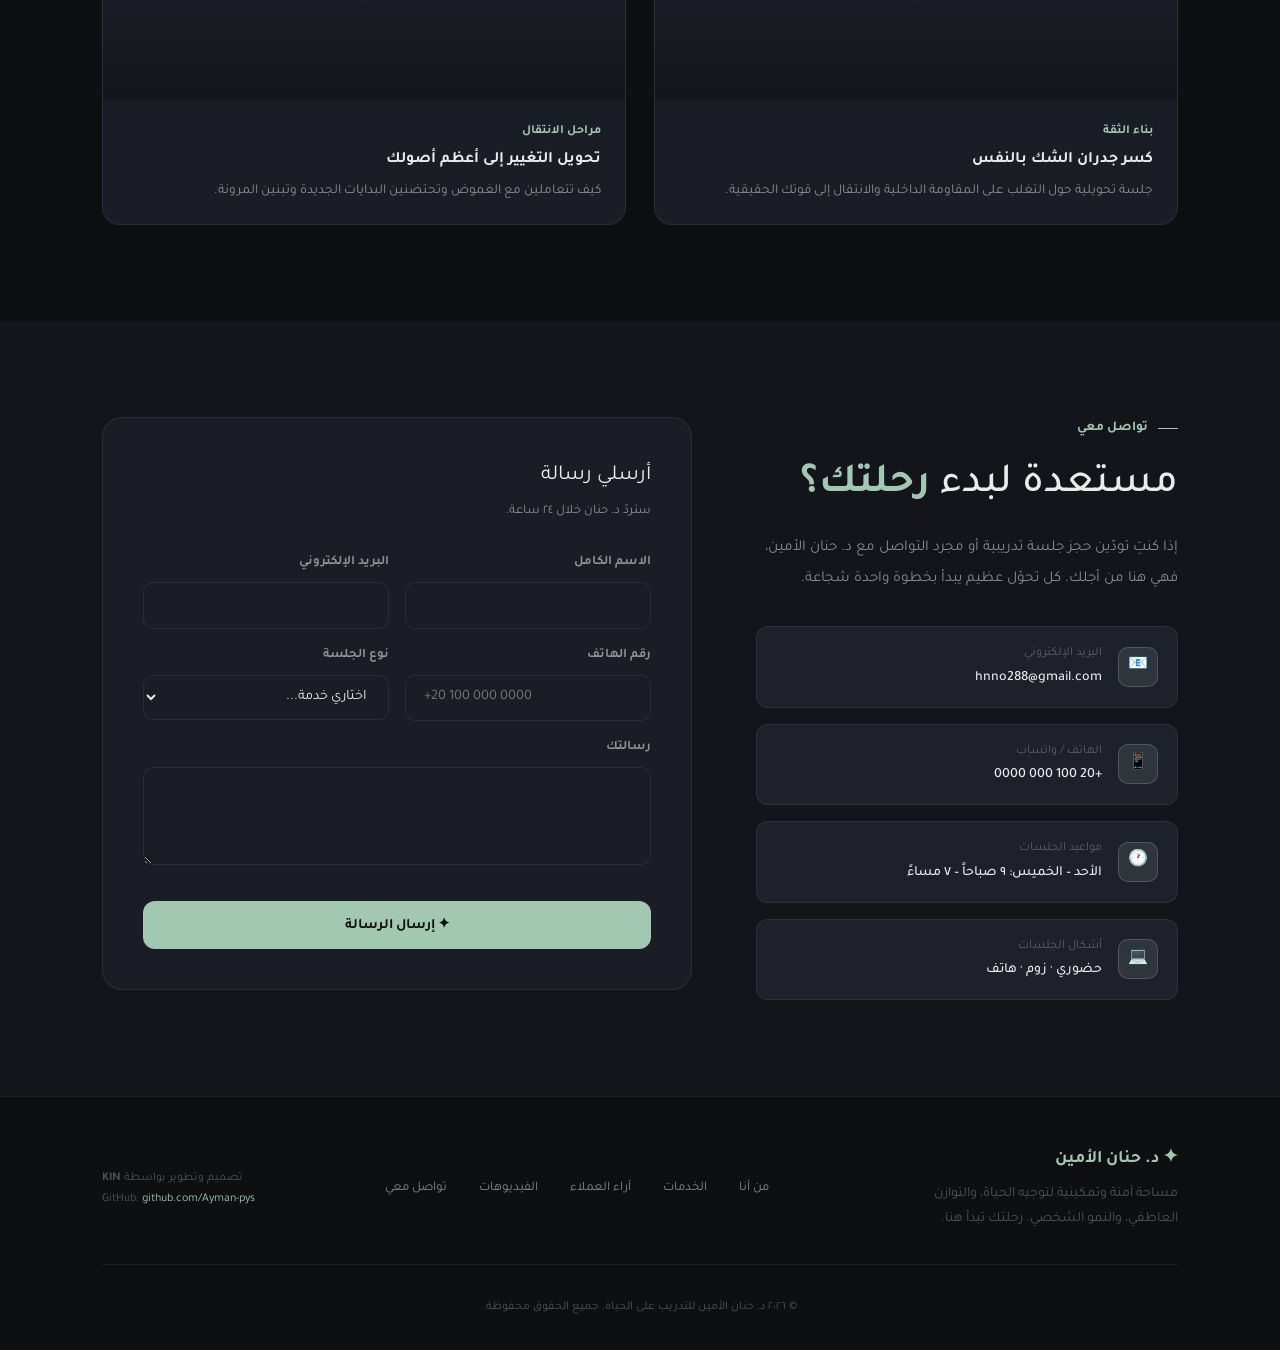
==== commit c2674244: "Update index.html" ====
--- a/index.html
+++ b/index.html
@@ -669,6 +669,7 @@
 </footer>
 
 <script>
+  const html = document.documentElement;
 async function submitForm() {
 
   const name = document.getElementById('fname').value.trim();
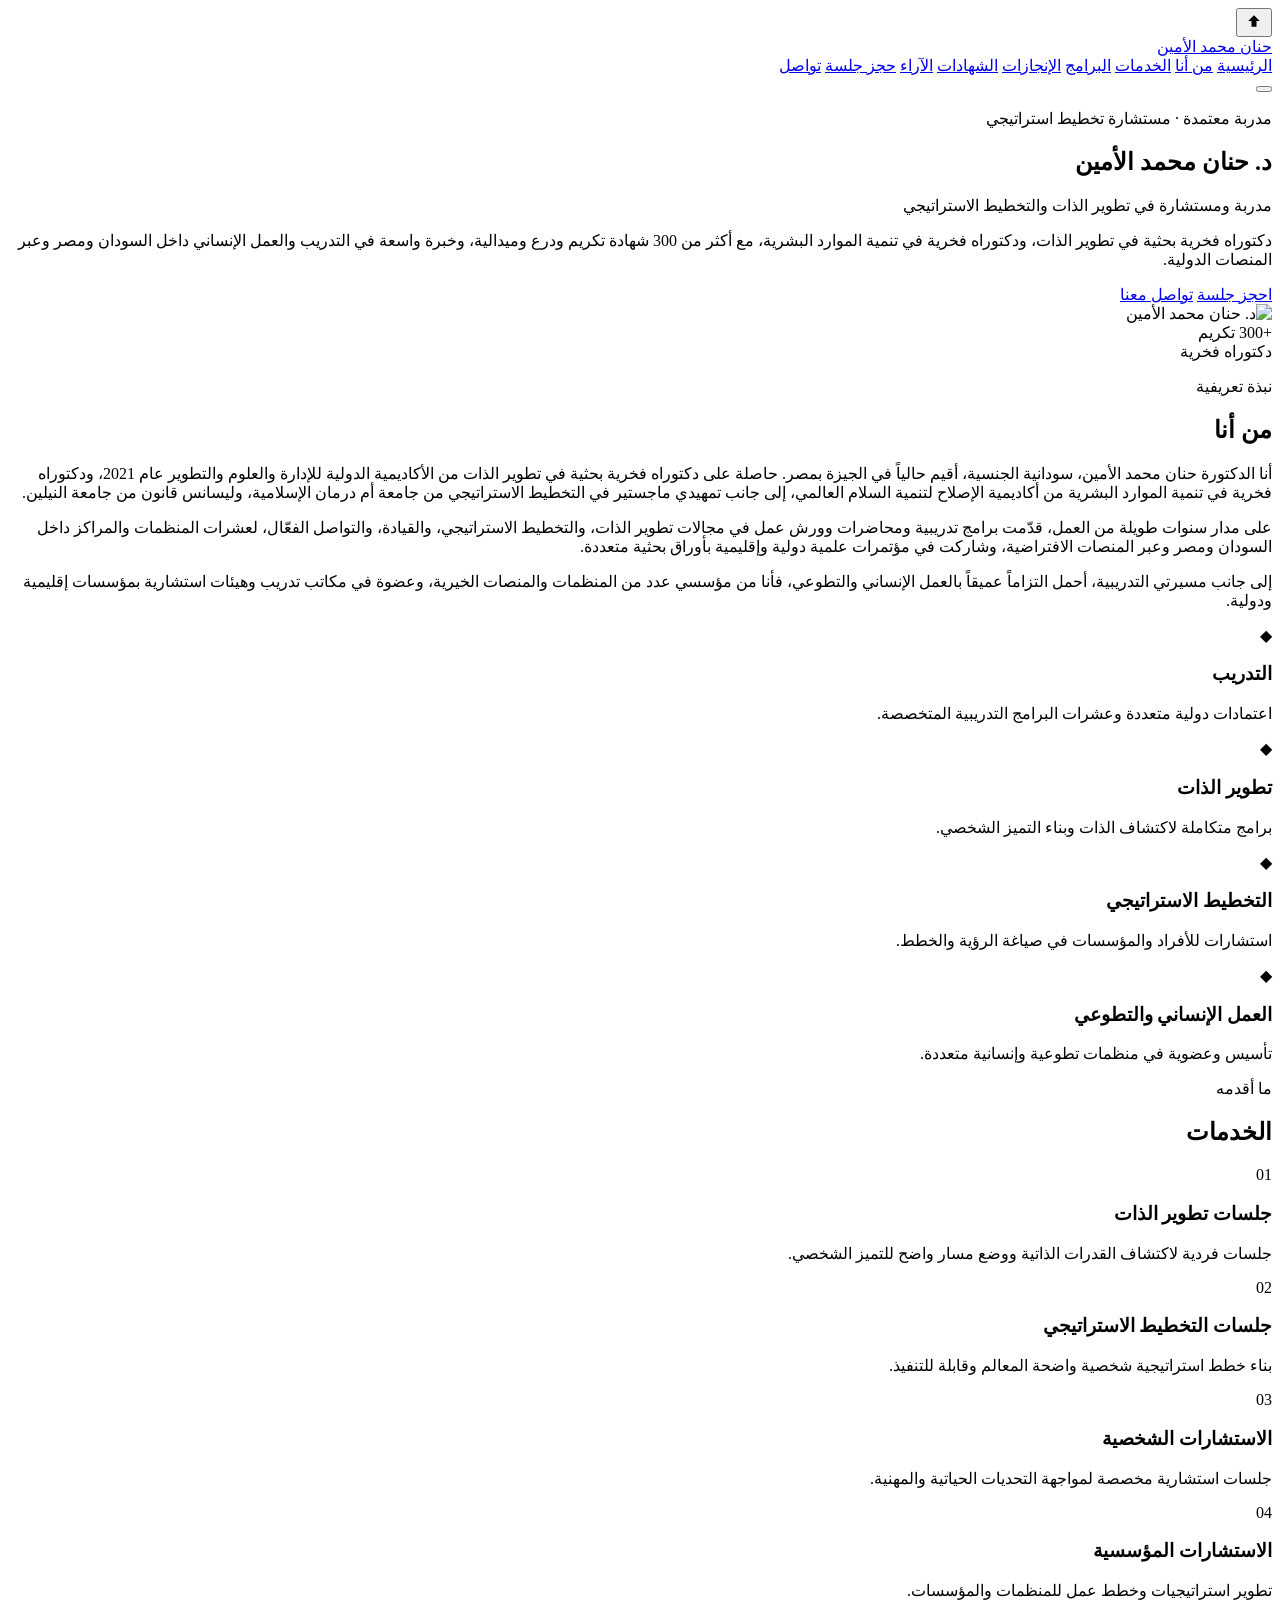
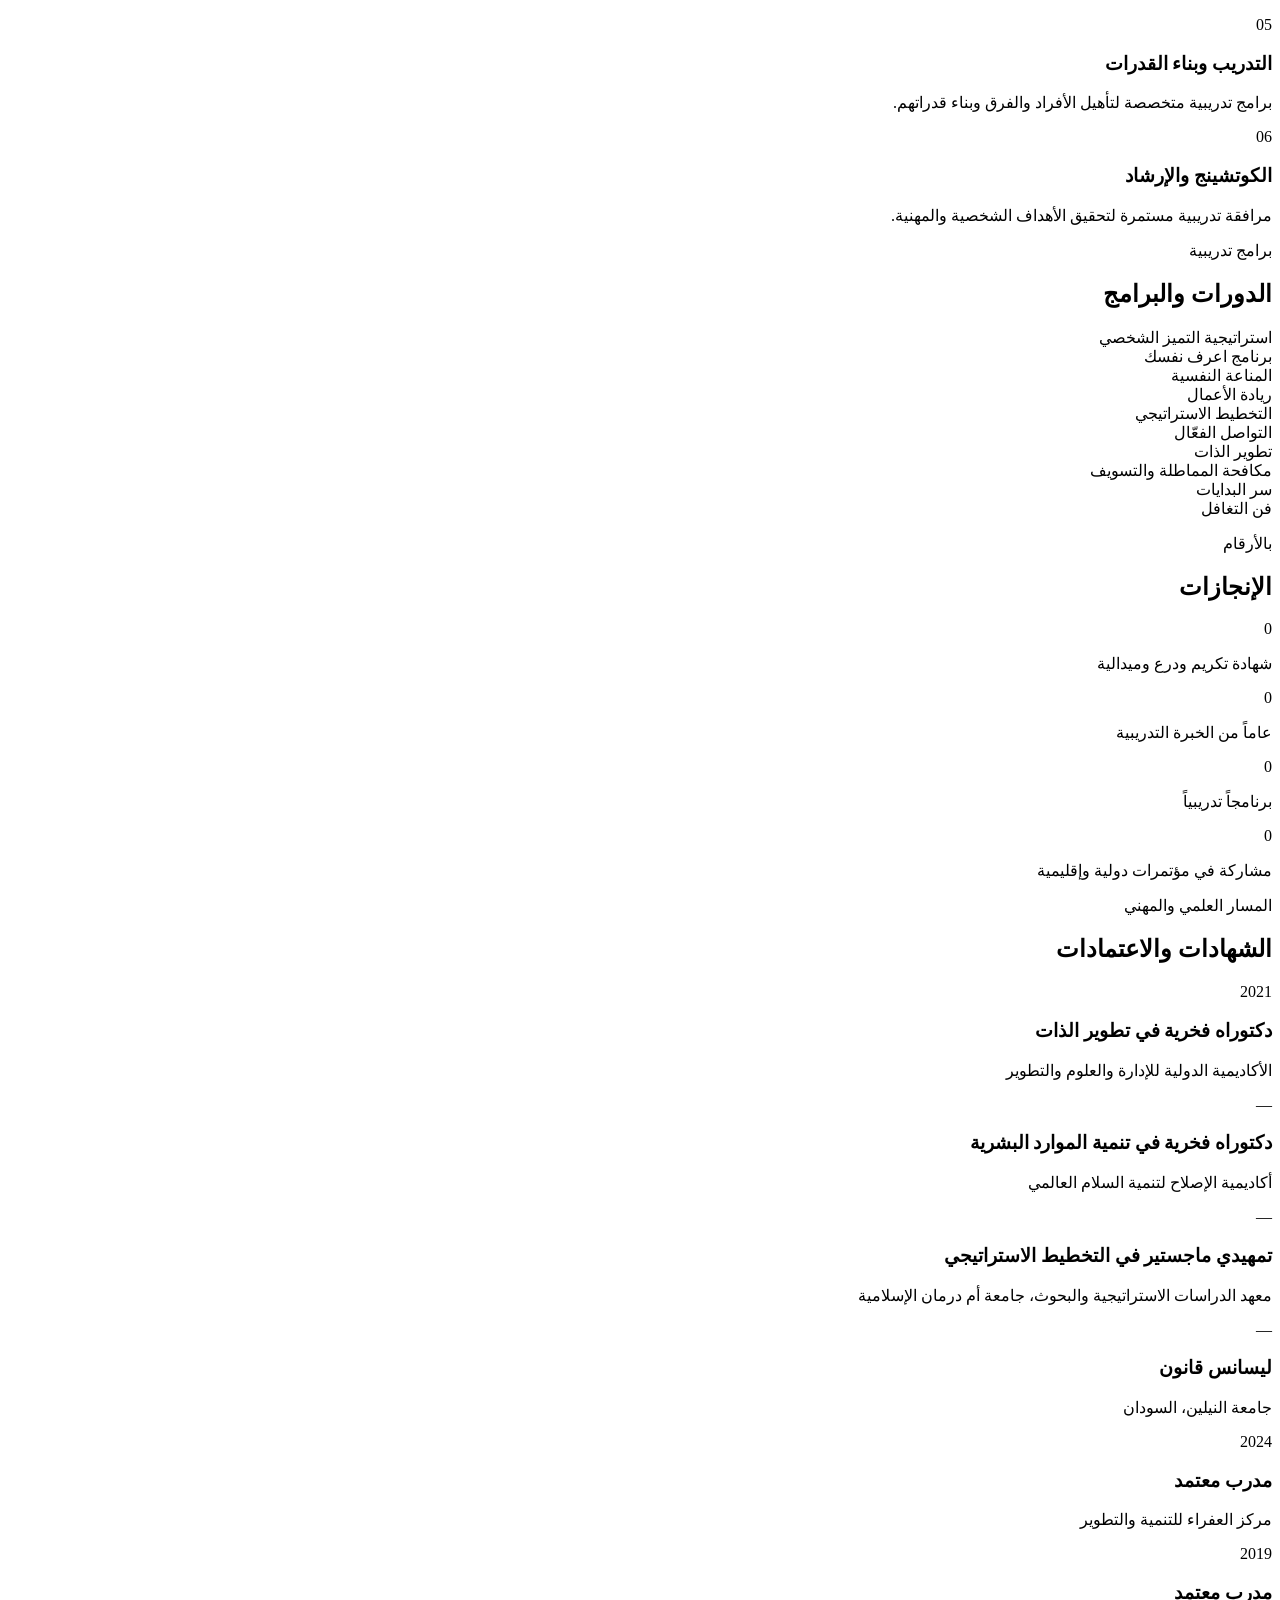
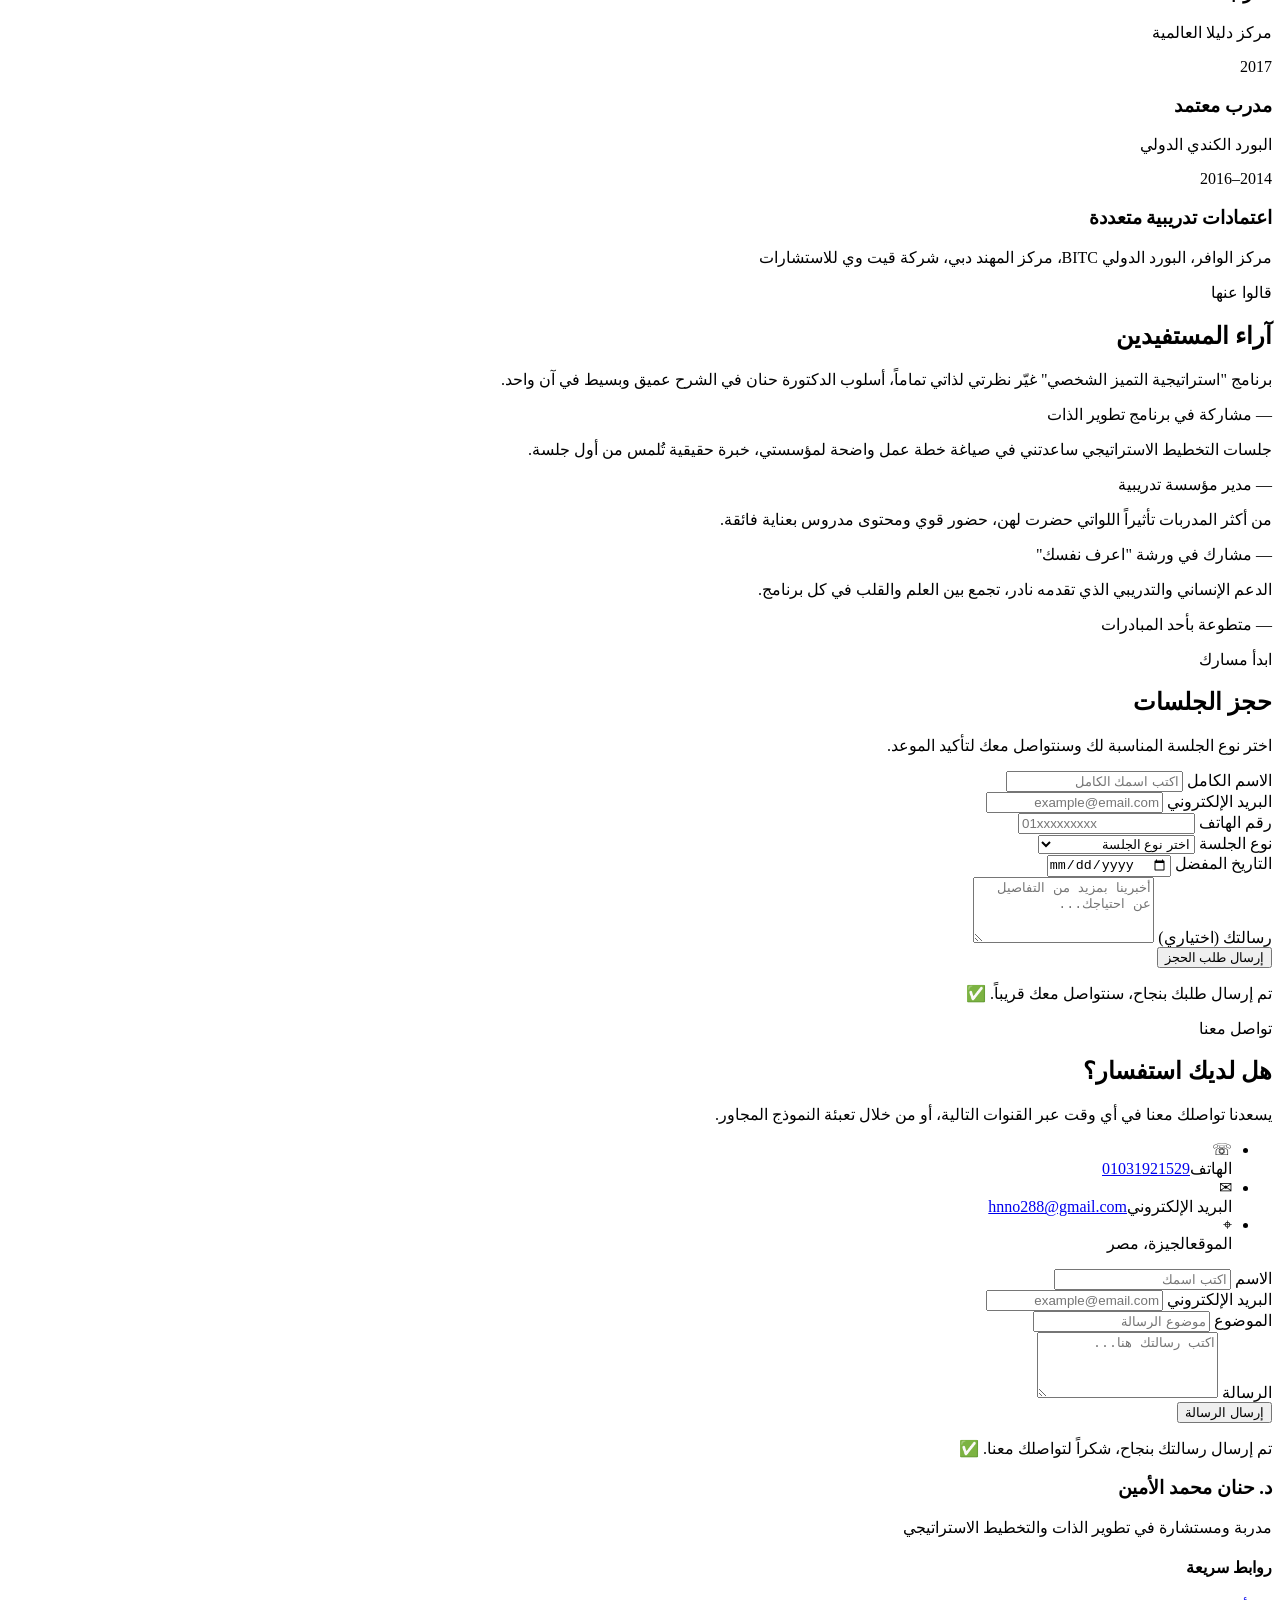
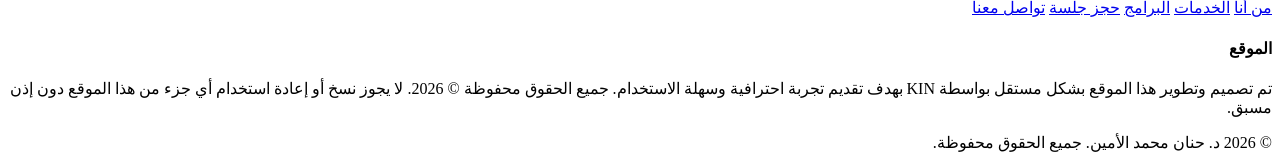
==== commit 9268d00d: "Update print statement from 'Hello' to 'Goodbye'" ====
--- a/index.html
+++ b/index.html
@@ -1,848 +1,442 @@
 <!DOCTYPE html>
-<html lang="ar" dir="rtl" data-theme="dark" data-lang="ar">
+<html lang="ar" dir="rtl">
 <head>
-<meta charset="UTF-8" />
-<meta name="viewport" content="width=device-width, initial-scale=1.0" />
-<title>د. حنان الأمين | مدربة حياة</title>
-<link rel="preconnect" href="https://fonts.googleapis.com" />
-<link rel="preconnect" href="https://fonts.gstatic.com" crossorigin />
-<link href="https://fonts.googleapis.com/css2?family=Cormorant+Garamond:ital,wght@0,300;0,400;0,500;1,300;1,400&family=DM+Sans:wght@300;400;500;600&family=Tajawal:wght@300;400;500;700&display=swap" rel="stylesheet" />
-<style>
-:root{--font-display-en:'Cormorant Garamond',serif;--font-body-en:'DM Sans',sans-serif;--font-display-ar:'Tajawal',sans-serif;--font-body-ar:'Tajawal',sans-serif;--font-display:var(--font-display-ar);--font-body:var(--font-body-ar);--transition:0.35s cubic-bezier(.4,0,.2,1);--bg:#0e0f11;--bg-2:#13151a;--bg-3:#1a1d25;--surface:#1e212c;--surface-2:#252933;--border:rgba(255,255,255,0.07);--border-accent:rgba(163,200,177,0.25);--text:#e8ede9;--text-muted:rgba(232,237,233,0.55);--text-faint:rgba(232,237,233,0.3);--accent:#a3c8b1;--accent-2:#c9b99a;--accent-3:#8ab5d0;--accent-glow:rgba(163,200,177,0.12);--hero-gradient:radial-gradient(ellipse 80% 60% at 60% 40%,rgba(163,200,177,0.09) 0%,transparent 70%),radial-gradient(ellipse 50% 50% at 20% 80%,rgba(138,181,208,0.07) 0%,transparent 60%);--card-bg:#1a1d25;--nav-bg:rgba(14,15,17,0.88);--shadow:0 4px 32px rgba(0,0,0,0.45);--shadow-card:0 2px 16px rgba(0,0,0,0.35)}
-[data-theme="light"]{--bg:#f5f6f2;--bg-2:#eef0ea;--bg-3:#e7ebe3;--surface:#ffffff;--surface-2:#f0f2ed;--border:rgba(0,0,0,0.08);--border-accent:rgba(99,148,118,0.25);--text:#1a1f1c;--text-muted:rgba(26,31,28,0.6);--text-faint:rgba(26,31,28,0.35);--accent:#4a8c6a;--accent-2:#9a7a52;--accent-3:#4a85a8;--accent-glow:rgba(74,140,106,0.08);--hero-gradient:radial-gradient(ellipse 80% 60% at 60% 40%,rgba(74,140,106,0.07) 0%,transparent 70%),radial-gradient(ellipse 50% 50% at 20% 80%,rgba(74,133,168,0.05) 0%,transparent 60%);--card-bg:#ffffff;--nav-bg:rgba(245,246,242,0.9);--shadow:0 4px 32px rgba(0,0,0,0.10);--shadow-card:0 2px 16px rgba(0,0,0,0.08)}
-[data-lang="en"]{--font-display:var(--font-display-en);--font-body:var(--font-body-en)}
-[data-lang="ar"]{--font-display:var(--font-display-ar);--font-body:var(--font-body-ar)}
-*,*::before,*::after{box-sizing:border-box;margin:0;padding:0}
-html{scroll-behavior:smooth;font-size:16px}
-body{font-family:var(--font-body);background:var(--bg);color:var(--text);line-height:1.7;overflow-x:hidden;transition:background var(--transition),color var(--transition)}
-a{color:inherit;text-decoration:none}
-ul{list-style:none}
-button{cursor:pointer;font-family:var(--font-body);border:none;background:none}
-input,textarea,select{font-family:var(--font-body);font-size:0.9rem;color:var(--text);background:var(--bg-3);border:1px solid var(--border);border-radius:10px;padding:0.85rem 1.1rem;width:100%;outline:none;transition:border-color var(--transition),box-shadow var(--transition)}
-input:focus,textarea:focus,select:focus{border-color:var(--accent);box-shadow:0 0 0 3px var(--accent-glow)}
-select option{background:var(--bg-3)}
-
-/* Lang visibility */
-[data-lang="ar"] .en{display:none!important}
-[data-lang="en"] .ar{display:none!important}
-
-/* Arabic titles — no fake italic */
-[data-lang="ar"] h1.hero-title em,[data-lang="ar"] h2.section-title em{font-style:normal;font-weight:700}
-
-.section-label{font-size:0.72rem;font-weight:600;letter-spacing:0.18em;text-transform:uppercase;color:var(--accent);display:flex;align-items:center;gap:0.6rem;margin-bottom:1rem}
-[data-lang="ar"] .section-label{font-size:0.85rem;letter-spacing:0}
-.section-label::before{content:'';display:inline-block;width:20px;height:1px;background:var(--accent);flex-shrink:0}
-h2.section-title{font-family:var(--font-display);font-size:clamp(1.9rem,4vw,3rem);font-weight:300;line-height:1.25;margin-bottom:1.2rem}
-[data-lang="ar"] h2.section-title{font-weight:500;font-size:clamp(1.7rem,3.5vw,2.6rem);line-height:1.4}
-h2.section-title em{font-style:italic;color:var(--accent)}
-.container{max-width:1140px;margin:0 auto;padding:0 2rem}
-section{padding:6rem 0}
-.grid-2{display:grid;grid-template-columns:1fr 1fr;gap:4rem;align-items:center}
-
-body::after{content:'';position:fixed;inset:0;background-image:url("data:image/svg+xml,%3Csvg viewBox='0 0 200 200' xmlns='http://www.w3.org/2000/svg'%3E%3Cfilter id='n'%3E%3CfeTurbulence type='fractalNoise' baseFrequency='0.75' numOctaves='4' stitchTiles='stitch'/%3E%3C/filter%3E%3Crect width='100%25' height='100%25' filter='url(%23n)' opacity='1'/%3E%3C/svg%3E");opacity:0.025;pointer-events:none;z-index:9999}
-
-/* NAVBAR */
-.navbar{position:fixed;top:0;left:0;right:0;z-index:100;background:var(--nav-bg);backdrop-filter:blur(16px) saturate(160%);-webkit-backdrop-filter:blur(16px) saturate(160%);border-bottom:1px solid var(--border);transition:background var(--transition)}
-.nav-inner{display:flex;align-items:center;justify-content:space-between;height:68px}
-.nav-logo{font-family:var(--font-display);font-size:1.2rem;font-weight:500;color:var(--text)}
-[data-lang="ar"] .nav-logo{font-weight:600}
-.nav-logo span{color:var(--accent)}
-.nav-links{display:flex;align-items:center;gap:2rem}
-.nav-links a{font-size:0.85rem;font-weight:500;color:var(--text-muted);transition:color var(--transition)}
-[data-lang="ar"] .nav-links a{font-size:0.95rem}
-.nav-links a:hover{color:var(--text)}
-.nav-actions{display:flex;align-items:center;gap:0.65rem}
-.theme-toggle,.lang-toggle{width:38px;height:38px;border-radius:50%;background:var(--surface);border:1px solid var(--border);display:flex;align-items:center;justify-content:center;color:var(--text-muted);transition:all var(--transition);flex-shrink:0}
-.theme-toggle{font-size:1rem}
-.lang-toggle{font-size:0.7rem;font-weight:700;letter-spacing:0.03em;font-family:'DM Sans',sans-serif}
-.theme-toggle:hover,.lang-toggle:hover{color:var(--accent);border-color:var(--accent)}
-.btn-nav{padding:0.55rem 1.3rem;background:var(--accent);color:var(--bg);border-radius:50px;font-size:0.82rem;font-weight:600;transition:all var(--transition);white-space:nowrap}
-[data-lang="ar"] .btn-nav{font-size:0.9rem}
-.btn-nav:hover{opacity:0.85;transform:translateY(-1px)}
-.hamburger{display:none;flex-direction:column;gap:5px;padding:4px}
-.hamburger span{display:block;width:22px;height:1.5px;background:var(--text);border-radius:2px;transition:all var(--transition)}
-.hamburger.open span:nth-child(1){transform:translateY(6.5px) rotate(45deg)}
-.hamburger.open span:nth-child(2){opacity:0}
-.hamburger.open span:nth-child(3){transform:translateY(-6.5px) rotate(-45deg)}
-.mobile-menu{display:none;flex-direction:column;padding:1.5rem 2rem 2rem;border-top:1px solid var(--border);gap:1.2rem}
-.mobile-menu.open{display:flex}
-.mobile-menu a{font-size:0.9rem;font-weight:500;color:var(--text-muted);transition:color var(--transition)}
-[data-lang="ar"] .mobile-menu a{font-size:1rem}
-.mobile-menu a:hover{color:var(--accent)}
-
-/* HERO */
-#hero{min-height:100vh;display:flex;align-items:center;padding-top:68px;background:var(--bg);position:relative;overflow:hidden}
-.hero-bg{position:absolute;inset:0;background:var(--hero-gradient);pointer-events:none}
-.hero-orb{position:absolute;border-radius:50%;filter:blur(80px);pointer-events:none}
-.hero-orb-1{width:500px;height:500px;background:radial-gradient(circle,rgba(163,200,177,0.08) 0%,transparent 70%);top:-100px;right:-100px}
-.hero-orb-2{width:350px;height:350px;background:radial-gradient(circle,rgba(138,181,208,0.06) 0%,transparent 70%);bottom:0;left:5%}
-[data-lang="ar"] .hero-orb-1{right:auto;left:-100px}
-[data-lang="ar"] .hero-orb-2{left:auto;right:5%}
-.hero-grid{display:grid;grid-template-columns:1fr 420px;gap:4rem;align-items:center;position:relative;z-index:1}
-.hero-eyebrow{display:inline-flex;align-items:center;gap:0.6rem;font-size:0.72rem;font-weight:600;letter-spacing:0.18em;text-transform:uppercase;color:var(--accent);background:var(--accent-glow);border:1px solid var(--border-accent);padding:0.4rem 1rem;border-radius:50px;margin-bottom:1.5rem}
-[data-lang="ar"] .hero-eyebrow{font-size:0.82rem;letter-spacing:0.04em}
-.hero-eyebrow::before{content:'✦';font-size:0.6rem}
-h1.hero-title{font-family:var(--font-display);font-size:clamp(2.6rem,6vw,4.8rem);font-weight:300;line-height:1.1;margin-bottom:1.5rem;letter-spacing:-0.02em}
-[data-lang="ar"] h1.hero-title{font-weight:500;letter-spacing:0;line-height:1.35;font-size:clamp(2rem,5vw,3.8rem)}
-h1.hero-title em{font-style:italic;color:var(--accent);display:block}
-.hero-sub{font-size:1rem;color:var(--text-muted);max-width:480px;margin-bottom:2.5rem;line-height:1.8}
-[data-lang="ar"] .hero-sub{line-height:2}
-.hero-btns{display:flex;gap:1rem;flex-wrap:wrap}
-.btn-primary{display:inline-flex;align-items:center;gap:0.5rem;padding:0.85rem 2rem;background:var(--accent);color:var(--bg);border-radius:50px;font-size:0.88rem;font-weight:600;transition:all var(--transition);box-shadow:0 4px 20px rgba(163,200,177,0.25)}
-.btn-primary:hover{transform:translateY(-2px);box-shadow:0 8px 28px rgba(163,200,177,0.3);opacity:0.9}
-.btn-secondary{display:inline-flex;align-items:center;gap:0.5rem;padding:0.85rem 2rem;border:1px solid var(--border-accent);color:var(--text);border-radius:50px;font-size:0.88rem;font-weight:500;transition:all var(--transition)}
-.btn-secondary:hover{border-color:var(--accent);color:var(--accent);transform:translateY(-2px)}
-.hero-stats{display:flex;gap:2.5rem;margin-top:3rem;padding-top:2.5rem;border-top:1px solid var(--border)}
-.stat-number{font-family:var(--font-display);font-size:2rem;font-weight:500;color:var(--accent);line-height:1}
-.stat-label{font-size:0.75rem;color:var(--text-faint);margin-top:0.25rem;letter-spacing:0.05em}
-[data-lang="ar"] .stat-label{letter-spacing:0;font-size:0.82rem}
-.hero-card{background:var(--surface);border:1px solid var(--border);border-radius:24px;padding:2.5rem;text-align:center;position:relative;overflow:hidden}
-.hero-card::before{content:'';position:absolute;top:0;left:0;right:0;height:2px;background:linear-gradient(90deg,transparent,var(--accent),var(--accent-3),transparent)}
-.hero-avatar{width:120px;height:120px;border-radius:50%;background:linear-gradient(135deg,var(--accent),var(--accent-3));margin:0 auto 1.5rem;display:flex;align-items:center;justify-content:center;font-family:var(--font-display);font-size:2.8rem;font-weight:300;color:var(--bg);position:relative}
-.hero-avatar::after{content:'✦';position:absolute;bottom:0;right:0;width:28px;height:28px;background:var(--accent-2);border-radius:50%;font-size:0.6rem;display:flex;align-items:center;justify-content:center;color:var(--bg)}
-.hero-card-name{font-family:var(--font-display);font-size:1.3rem;font-weight:400;margin-bottom:0.3rem}
-[data-lang="ar"] .hero-card-name{font-weight:600}
-.hero-card-role{font-size:0.8rem;color:var(--text-muted);margin-bottom:1.5rem}
-.hero-card-badges{display:flex;flex-direction:column;gap:0.7rem}
-.badge{display:flex;align-items:center;gap:0.7rem;background:var(--bg-3);border:1px solid var(--border);padding:0.6rem 1rem;border-radius:10px;font-size:0.8rem;color:var(--text-muted);text-align:start}
-[data-lang="ar"] .badge{font-size:0.88rem}
-.badge-icon{font-size:1rem;flex-shrink:0}
-.particles{position:absolute;inset:0;pointer-events:none;overflow:hidden}
-.particle{position:absolute;width:2px;height:2px;background:var(--accent);border-radius:50%;opacity:0;animation:float-particle linear infinite}
-@keyframes float-particle{0%{transform:translateY(100vh) scale(0);opacity:0}10%{opacity:0.6}90%{opacity:0.2}100%{transform:translateY(-10vh) scale(1);opacity:0}}
-
-/* ABOUT */
-#about{background:var(--bg-2)}
-.about-text p{color:var(--text-muted);margin-bottom:1.2rem;font-size:0.95rem;line-height:1.85}
-[data-lang="ar"] .about-text p{line-height:2;font-size:0.97rem}
-.about-credentials{margin-top:2rem;display:flex;flex-direction:column;gap:1rem}
-.cred-item{display:flex;align-items:flex-start;gap:1rem;padding:1rem 1.2rem;background:var(--surface);border:1px solid var(--border);border-radius:12px;transition:border-color var(--transition)}
-.cred-item:hover{border-color:var(--border-accent)}
-.cred-icon{font-size:1.3rem;margin-top:0.1rem;flex-shrink:0}
-.cred-content strong{font-size:0.88rem;font-weight:600;display:block;margin-bottom:0.2rem}
-[data-lang="ar"] .cred-content strong{font-size:0.95rem}
-.cred-content span{font-size:0.8rem;color:var(--text-muted)}
-[data-lang="ar"] .cred-content span{font-size:0.88rem}
-.about-visual{position:relative}
-.about-portrait{background:var(--surface);border:1px solid var(--border);border-radius:20px;aspect-ratio:4/5;display:flex;align-items:center;justify-content:center;position:relative;overflow:hidden}
-.about-portrait::before{content:'';position:absolute;inset:0;background:radial-gradient(ellipse at 40% 30%,var(--accent-glow) 0%,transparent 60%)}
-.about-portrait-initials{font-family:var(--font-display);font-weight:300;font-size:6rem;color:var(--accent);opacity:0.15;position:absolute}
-.about-portrait-icon{position:relative;z-index:1;font-size:4rem;opacity:0.35}
-.about-portrait-card{position:absolute;bottom:2rem;left:50%;transform:translateX(-50%);background:var(--nav-bg);backdrop-filter:blur(12px);border:1px solid var(--border-accent);border-radius:14px;padding:1rem 1.5rem;text-align:center;white-space:nowrap}
-.about-portrait-card .name{font-family:var(--font-display);font-size:1rem;font-weight:400}
-[data-lang="ar"] .about-portrait-card .name{font-weight:600}
-.about-portrait-card .title{font-size:0.72rem;color:var(--accent);letter-spacing:0.04em;margin-top:0.2rem}
-.about-quote{position:absolute;top:-1rem;right:-1rem;background:var(--accent);color:var(--bg);padding:1rem 1.2rem;border-radius:14px;font-family:var(--font-display);font-size:0.88rem;font-style:italic;max-width:200px;line-height:1.5;font-weight:400;box-shadow:var(--shadow)}
-[data-lang="ar"] .about-quote{font-style:normal;font-family:var(--font-body);font-size:0.85rem;right:auto;left:-1rem}
-.about-quote::after{content:'';position:absolute;bottom:-8px;left:20px;width:16px;height:16px;background:var(--accent);clip-path:polygon(0 0,100% 0,0 100%)}
-[data-lang="ar"] .about-quote::after{left:auto;right:20px;clip-path:polygon(100% 0,0 0,100% 100%)}
-
-/* SERVICES */
-#services{background:var(--bg)}
-.services-header{text-align:center;margin-bottom:3.5rem}
-.services-header p{color:var(--text-muted);max-width:520px;margin:0 auto;font-size:0.95rem}
-.services-grid{display:grid;grid-template-columns:repeat(3,1fr);gap:1.5rem}
-.service-card{background:var(--card-bg);border:1px solid var(--border);border-radius:18px;padding:2rem 1.8rem;transition:all var(--transition);position:relative;overflow:hidden}
-.service-card::before{content:'';position:absolute;inset:0;background:radial-gradient(ellipse at 0% 0%,var(--accent-glow) 0%,transparent 60%);opacity:0;transition:opacity var(--transition)}
-.service-card:hover{border-color:var(--border-accent);transform:translateY(-4px);box-shadow:var(--shadow-card)}
-.service-card:hover::before{opacity:1}
-.service-icon{width:50px;height:50px;background:var(--surface-2);border-radius:14px;display:flex;align-items:center;justify-content:center;font-size:1.4rem;margin-bottom:1.3rem;border:1px solid var(--border);transition:all var(--transition)}
-.service-card:hover .service-icon{background:var(--accent-glow);border-color:var(--border-accent)}
-.service-card h3{font-family:var(--font-display);font-size:1.2rem;font-weight:400;margin-bottom:0.7rem}
-[data-lang="ar"] .service-card h3{font-size:1.1rem;font-weight:600}
-.service-card p{font-size:0.85rem;color:var(--text-muted);line-height:1.75}
-[data-lang="ar"] .service-card p{font-size:0.9rem;line-height:1.9}
-.service-link{display:inline-flex;align-items:center;gap:0.4rem;margin-top:1.2rem;font-size:0.8rem;font-weight:600;color:var(--accent);transition:gap var(--transition)}
-.service-link:hover{gap:0.7rem}
-
-/* TESTIMONIALS */
-#testimonials{background:var(--bg-2)}
-.testimonials-header{text-align:center;margin-bottom:3.5rem}
-.testimonials-grid{display:grid;grid-template-columns:repeat(3,1fr);gap:1.5rem}
-.testimonial-card{background:var(--card-bg);border:1px solid var(--border);border-radius:18px;padding:1.8rem;display:flex;flex-direction:column;gap:1rem;transition:all var(--transition)}
-.testimonial-card:hover{border-color:var(--border-accent);transform:translateY(-3px);box-shadow:var(--shadow-card)}
-.stars{color:var(--accent-2);font-size:0.85rem;letter-spacing:0.1em}
-.testimonial-text{font-size:0.88rem;color:var(--text-muted);line-height:1.8;flex:1;font-style:italic}
-[data-lang="ar"] .testimonial-text{font-style:normal;font-size:0.92rem;line-height:2}
-.testimonial-author{display:flex;align-items:center;gap:0.8rem;padding-top:0.8rem;border-top:1px solid var(--border)}
-.author-avatar{width:38px;height:38px;border-radius:50%;background:linear-gradient(135deg,var(--accent),var(--accent-3));display:flex;align-items:center;justify-content:center;font-weight:600;font-size:0.75rem;color:var(--bg);flex-shrink:0}
-.author-name{font-size:0.85rem;font-weight:600}
-.author-label{font-size:0.72rem;color:var(--text-faint);margin-top:0.1rem}
-[data-lang="ar"] .author-label{font-size:0.78rem}
-
-/* VIDEOS */
-#videos{background:var(--bg)}
-.videos-header{text-align:center;margin-bottom:3.5rem}
-.videos-grid{display:grid;grid-template-columns:repeat(2,1fr);gap:1.8rem}
-.video-card{background:var(--card-bg);border:1px solid var(--border);border-radius:18px;overflow:hidden;cursor:pointer;transition:all var(--transition);position:relative}
-.video-card:hover{border-color:var(--border-accent);transform:translateY(-4px);box-shadow:var(--shadow)}
-.video-thumb{aspect-ratio:16/9;background:var(--surface);display:flex;align-items:center;justify-content:center;position:relative;overflow:hidden}
-.video-thumb-bg{position:absolute;inset:0;display:flex;align-items:center;justify-content:center;font-size:5rem;opacity:0.06;user-select:none}
-.video-play-btn{width:60px;height:60px;border-radius:50%;background:var(--accent);display:flex;align-items:center;justify-content:center;font-size:1.4rem;color:var(--bg);position:relative;z-index:1;transition:all var(--transition);box-shadow:0 4px 20px rgba(163,200,177,0.3)}
-.video-card:hover .video-play-btn{transform:scale(1.1);box-shadow:0 6px 28px rgba(163,200,177,0.4)}
-.video-gradient{position:absolute;inset:0;background:linear-gradient(0deg,rgba(14,15,17,0.6) 0%,transparent 60%)}
-[data-theme="light"] .video-gradient{background:linear-gradient(0deg,rgba(245,246,242,0.5) 0%,transparent 60%)}
-.video-info{padding:1.3rem 1.5rem}
-.video-tag{font-size:0.68rem;font-weight:600;letter-spacing:0.12em;text-transform:uppercase;color:var(--accent);margin-bottom:0.4rem}
-[data-lang="ar"] .video-tag{letter-spacing:0;font-size:0.78rem;text-transform:none}
-.video-title{font-family:var(--font-display);font-size:1.1rem;font-weight:400;line-height:1.35;margin-bottom:0.4rem}
-[data-lang="ar"] .video-title{font-weight:600;font-size:1rem;line-height:1.5}
-.video-desc{font-size:0.8rem;color:var(--text-muted)}
-[data-lang="ar"] .video-desc{font-size:0.85rem;line-height:1.8}
-.video-lock{position:absolute;top:1rem;right:1rem;background:var(--surface);border:1px solid var(--border);border-radius:8px;padding:0.35rem 0.7rem;font-size:0.7rem;color:var(--text-muted);display:flex;align-items:center;gap:0.3rem;backdrop-filter:blur(8px)}
-[data-lang="ar"] .video-lock{right:auto;left:1rem;font-size:0.75rem}
-
-/* POPUP */
-.popup-overlay{display:none;position:fixed;inset:0;background:rgba(0,0,0,0.7);backdrop-filter:blur(8px);z-index:500;align-items:center;justify-content:center}
-.popup-overlay.active{display:flex}
-.popup-box{background:var(--surface);border:1px solid var(--border-accent);border-radius:22px;padding:2.5rem;max-width:440px;width:90%;text-align:center;position:relative;animation:pop-in 0.35s cubic-bezier(.175,.885,.32,1.275)}
-@keyframes pop-in{from{transform:scale(0.85);opacity:0}to{transform:scale(1);opacity:1}}
-.popup-icon{font-size:2.5rem;margin-bottom:1rem}
-.popup-title{font-family:var(--font-display);font-size:1.5rem;font-weight:400;margin-bottom:0.8rem}
-[data-lang="ar"] .popup-title{font-size:1.3rem;font-weight:600}
-.popup-msg{font-size:0.9rem;color:var(--text-muted);line-height:1.7;margin-bottom:1.8rem}
-[data-lang="ar"] .popup-msg{font-size:0.95rem;line-height:1.9}
-.popup-close{position:absolute;top:1rem;right:1rem;width:32px;height:32px;border-radius:50%;background:var(--bg-3);border:1px solid var(--border);display:flex;align-items:center;justify-content:center;font-size:0.9rem;color:var(--text-muted);transition:all var(--transition)}
-.popup-close:hover{background:var(--accent);color:var(--bg);border-color:var(--accent)}
-.popup-btn{display:inline-flex;align-items:center;justify-content:center;gap:0.5rem;padding:0.85rem 2rem;background:var(--accent);color:var(--bg);border-radius:50px;font-size:0.88rem;font-weight:600;width:100%;transition:all var(--transition)}
-.popup-btn:hover{opacity:0.85;transform:translateY(-1px)}
-
-/* CONTACT */
-#contact{background:var(--bg-2)}
-.contact-grid{display:grid;grid-template-columns:1fr 1.4fr;gap:4rem;align-items:start}
-.contact-info p{font-size:0.95rem;color:var(--text-muted);line-height:1.8;margin-bottom:2rem}
-[data-lang="ar"] .contact-info p{line-height:2}
-.contact-items{display:flex;flex-direction:column;gap:1rem}
-.contact-item{display:flex;align-items:center;gap:1rem;padding:1rem 1.2rem;background:var(--surface);border:1px solid var(--border);border-radius:12px;transition:border-color var(--transition)}
-.contact-item:hover{border-color:var(--border-accent)}
-.contact-item-icon{width:40px;height:40px;border-radius:10px;background:var(--accent-glow);border:1px solid var(--border-accent);display:flex;align-items:center;justify-content:center;font-size:1rem;flex-shrink:0}
-.contact-item-label{font-size:0.7rem;color:var(--text-faint);letter-spacing:0.05em;margin-bottom:0.15rem}
-[data-lang="ar"] .contact-item-label{font-size:0.78rem;letter-spacing:0}
-.contact-item-value{font-size:0.88rem;font-weight:500}
-.contact-form{background:var(--card-bg);border:1px solid var(--border);border-radius:20px;padding:2.5rem}
-.form-row{display:grid;grid-template-columns:1fr 1fr;gap:1rem}
-.form-group{margin-bottom:1rem}
-.form-group label{display:block;font-size:0.75rem;font-weight:600;letter-spacing:0.05em;color:var(--text-muted);margin-bottom:0.5rem;text-transform:uppercase}
-[data-lang="ar"] .form-group label{font-size:0.82rem;letter-spacing:0;text-transform:none}
-.form-submit{width:100%;padding:0.9rem;background:var(--accent);color:var(--bg);border-radius:12px;font-size:0.9rem;font-weight:600;transition:all var(--transition);margin-top:0.5rem}
-.form-submit:hover{opacity:0.85;transform:translateY(-1px);box-shadow:0 6px 20px rgba(163,200,177,0.25)}
-.form-success{display:none;text-align:center;padding:2rem 0}
-.form-success.show{display:block}
-.form-success .success-icon{font-size:3rem;margin-bottom:1rem}
-.form-success h4{font-family:var(--font-display);font-size:1.4rem;margin-bottom:0.5rem;font-weight:400}
-[data-lang="ar"] .form-success h4{font-weight:600}
-.form-success p{color:var(--text-muted);font-size:0.9rem}
-
-/* FOOTER */
-footer{background:var(--bg);border-top:1px solid var(--border);padding:3rem 0 2rem}
-.footer-inner{display:flex;align-items:center;justify-content:space-between;flex-wrap:wrap;gap:1.5rem}
-.footer-brand .nav-logo{font-size:1.1rem}
-.footer-brand p{font-size:0.8rem;color:var(--text-faint);margin-top:0.4rem;max-width:280px;line-height:1.6}
-[data-lang="ar"] .footer-brand p{font-size:0.88rem;line-height:1.8}
-.footer-links{display:flex;gap:2rem}
-.footer-links a{font-size:0.82rem;color:var(--text-muted);transition:color var(--transition)}
-.footer-links a:hover{color:var(--accent)}
-.footer-dev{text-align:right}
-[data-lang="ar"] .footer-dev{text-align:left}
-.footer-dev p{font-size:0.75rem;color:var(--text-faint)}
-.footer-dev a{color:var(--accent);transition:opacity var(--transition)}
-.footer-dev a:hover{opacity:0.7}
-.footer-bottom{text-align:center;margin-top:2rem;padding-top:2rem;border-top:1px solid var(--border);font-size:0.75rem;color:var(--text-faint)}
-
-/* REVEAL */
-.reveal{opacity:0;transform:translateY(28px);transition:opacity 0.7s cubic-bezier(.4,0,.2,1),transform 0.7s cubic-bezier(.4,0,.2,1)}
-.reveal.visible{opacity:1;transform:none}
-.reveal-delay-1{transition-delay:0.1s}
-.reveal-delay-2{transition-delay:0.2s}
-.reveal-delay-3{transition-delay:0.3s}
-.reveal-delay-4{transition-delay:0.4s}
-
-::-webkit-scrollbar{width:5px}
-::-webkit-scrollbar-track{background:var(--bg)}
-::-webkit-scrollbar-thumb{background:var(--surface-2);border-radius:5px}
-::-webkit-scrollbar-thumb:hover{background:var(--accent)}
-
-@media(max-width:1024px){.hero-grid{grid-template-columns:1fr}.hero-card{display:none}.grid-2{grid-template-columns:1fr;gap:2.5rem}.services-grid{grid-template-columns:repeat(2,1fr)}.testimonials-grid{grid-template-columns:repeat(2,1fr)}.contact-grid{grid-template-columns:1fr}}
-@media(max-width:768px){.nav-links{display:none}.btn-nav{display:none}.hamburger{display:flex}.services-grid{grid-template-columns:1fr}.testimonials-grid{grid-template-columns:1fr}.videos-grid{grid-template-columns:1fr}.form-row{grid-template-columns:1fr}.footer-inner{flex-direction:column;align-items:flex-start}.footer-dev{text-align:left}h1.hero-title{font-size:2.4rem}.hero-stats{gap:1.5rem;flex-wrap:wrap}section{padding:4rem 0}.about-quote{display:none}}
-@media(max-width:480px){.footer-links{flex-wrap:wrap;gap:1rem}.nav-actions{gap:0.4rem}}
-</style>
+<meta charset="UTF-8">
+<meta name="viewport" content="width=device-width, initial-scale=1.0">
+<title>د. حنان محمد الأمين | مدربة ومستشارة تطوير الذات والتخطيط الاستراتيجي</title>
+<meta name="description" content="الموقع الرسمي للدكتورة حنان محمد الأمين - مدربة ومستشارة في تطوير الذات والتخطيط الاستراتيجي">
+<link rel="preconnect" href="https://fonts.googleapis.com">
+<link href="https://fonts.googleapis.com/css2?family=Tajawal:wght@300;400;500;700;800;900&family=Aref+Ruqaa:wght@400;700&display=swap" rel="stylesheet">
+<link rel="stylesheet" href="style.css">
 </head>
 <body>
 
-<!-- NAVBAR -->
-<nav class="navbar" id="navbar">
+<!-- زر العودة للأعلى -->
+<button id="backToTop" class="back-to-top" aria-label="العودة للأعلى">
+  <svg viewBox="0 0 24 24" width="20" height="20"><path d="M12 5l-7 7h4v7h6v-7h4z" fill="currentColor"/></svg>
+</button>
+
+<!-- شريط التنقل -->
+<header class="navbar" id="navbar">
   <div class="container nav-inner">
-    <a href="#hero" class="nav-logo">
-      <span class="ar">✦ د. حنان <span>الأمين</span></span>
-      <span class="en">✦ Dr. Hanan <span>AlAmeen</span></span>
+    <a href="#home" class="brand">
+      <span class="brand-mark">حنان</span>
+      <span class="brand-sub">محمد الأمين</span>
     </a>
-    <ul class="nav-links">
-      <li><a href="#about"><span class="ar">من أنا</span><span class="en">About</span></a></li>
-      <li><a href="#services"><span class="ar">الخدمات</span><span class="en">Services</span></a></li>
-      <li><a href="#testimonials"><span class="ar">آراء العملاء</span><span class="en">Stories</span></a></li>
-      <li><a href="#videos"><span class="ar">الفيديوهات</span><span class="en">Videos</span></a></li>
-      <li><a href="#contact"><span class="ar">تواصل معي</span><span class="en">Contact</span></a></li>
-    </ul>
-    <div class="nav-actions">
-      <button class="lang-toggle" id="langToggle" title="Switch language">EN</button>
-      <button class="theme-toggle" id="themeToggle" title="Toggle theme">☽</button>
-      <a href="#contact" class="btn-nav"><span class="ar">📅 احجز جلسة</span><span class="en">📅 Book a Session</span></a>
-      <button class="hamburger" id="hamburger"><span></span><span></span><span></span></button>
-    </div>
-  </div>
-  <div class="mobile-menu" id="mobileMenu">
-    <a href="#about"><span class="ar">من أنا</span><span class="en">About</span></a>
-    <a href="#services"><span class="ar">الخدمات</span><span class="en">Services</span></a>
-    <a href="#testimonials"><span class="ar">آراء العملاء</span><span class="en">Stories</span></a>
-    <a href="#videos"><span class="ar">الفيديوهات</span><span class="en">Videos</span></a>
-    <a href="#contact"><span class="ar">تواصل معي</span><span class="en">Contact</span></a>
-    <a href="#contact" style="color:var(--accent);font-weight:600;"><span class="ar">📅 احجز جلسة ←</span><span class="en">📅 Book a Session →</span></a>
-  </div>
-</nav>
-
-<!-- HERO -->
-<section id="hero">
-  <div class="hero-bg"></div>
-  <div class="hero-orb hero-orb-1"></div>
-  <div class="hero-orb hero-orb-2"></div>
-  <div class="particles" id="particles"></div>
-  <div class="container">
-    <div class="hero-grid">
-      <div class="hero-content">
-        <div class="hero-eyebrow">
-          <span class="ar">مدربة حياة معتمدة · أكثر من ١٠ سنوات خبرة</span>
-          <span class="en">Certified Life Coach · 10+ Years Experience</span>
-        </div>
-        <h1 class="hero-title ar">أرشدك نحو حياةٍ<em>تعكس حقيقتك</em><em>وتُحقق طموحاتك</em></h1>
-        <h1 class="hero-title en">Guiding You Towards<em>A Life That Feels</em><em>Like Yours.</em></h1>
-        <p class="hero-sub ar">د. حنان الأمين تساعد الأفراد على إعادة اكتشاف وضوح الرؤية، وبناء المرونة العاطفية، والوصول إلى أعلى مستويات إمكاناتهم — جلسةً تلو الأخرى.</p>
-        <p class="hero-sub en">Dr. Hanan AlAmeen helps individuals rediscover clarity, build emotional resilience, and step into their fullest potential — one session at a time.</p>
-        <div class="hero-btns">
-          <a href="#contact" class="btn-primary"><span class="ar">📅 احجز جلسة</span><span class="en">📅 Book a Session</span></a>
-          <a href="#contact" class="btn-secondary"><span class="ar">✉ تواصل معي</span><span class="en">✉ Contact</span></a>
-        </div>
-        <div class="hero-stats">
-          <div class="stat-item"><div class="stat-number"><span class="ar">١٠+</span><span class="en">10+</span></div><div class="stat-label"><span class="ar">سنوات خبرة</span><span class="en">Years Experience</span></div></div>
-          <div class="stat-item"><div class="stat-number"><span class="ar">٥٠٠+</span><span class="en">500+</span></div><div class="stat-label"><span class="ar">حياة تغيّرت</span><span class="en">Lives Transformed</span></div></div>
-          <div class="stat-item"><div class="stat-number"><span class="ar">١٠٠٪</span><span class="en">100%</span></div><div class="stat-label"><span class="ar">خصوصية تامة</span><span class="en">Confidential</span></div></div>
-        </div>
-      </div>
-      <div class="hero-card reveal reveal-delay-3">
-        <div class="hero-avatar"><span class="ar">ح</span><span class="en">H</span></div>
-        <div class="hero-card-name"><span class="ar">د. حنان الأمين</span><span class="en">Dr. Hanan AlAmeen</span></div>
-        <div class="hero-card-role"><span class="ar">مدربة حياة معتمدة · متخصصة في التطوير الشخصي</span><span class="en">Certified Life Coach & Personal Development Specialist</span></div>
-        <div class="hero-card-badges">
-          <div class="badge"><span class="badge-icon">🌿</span><span class="ar">توجيه الحياة والوضوح</span><span class="en">Life Guidance & Clarity</span></div>
-          <div class="badge"><span class="badge-icon">💛</span><span class="ar">التوازن العاطفي والرفاه</span><span class="en">Emotional Balance & Well-being</span></div>
-          <div class="badge"><span class="badge-icon">🌱</span><span class="ar">النمو الشخصي والهدف</span><span class="en">Personal Growth & Purpose</span></div>
-          <div class="badge"><span class="badge-icon">💬</span><span class="ar">جلسات حضورية وعبر الإنترنت</span><span class="en">Online & In-Person Sessions</span></div>
-        </div>
-      </div>
-    </div>
-  </div>
-</section>
-
-<!-- ABOUT -->
-<section id="about">
-  <div class="container">
-    <div class="grid-2">
-      <div class="about-visual reveal">
-        <div class="about-portrait">
-          <span class="about-portrait-initials ar">حا</span>
-          <span class="about-portrait-initials en">HA</span>
-          <div class="about-portrait-icon">🌿</div>
-        </div>
-        <div class="about-portrait-card">
-          <div class="name"><span class="ar">د. حنان الأمين</span><span class="en">Dr. Hanan AlAmeen</span></div>
-          <div class="title"><span class="ar">مدربة حياة معتمدة · ١٠+ سنوات</span><span class="en">CERTIFIED LIFE COACH · 10+ YEARS</span></div>
-        </div>
-        <div class="about-quote ar">«النمو يبدأ لحظة تختارين أن تؤمني بقصتك الخاصة.»</div>
-        <div class="about-quote en">"Growth begins the moment you choose to believe in your own story."</div>
-      </div>
-      <div class="about-text reveal reveal-delay-2">
-        <div class="section-label"><span class="ar">عن د. حنان</span><span class="en">About Dr. Hanan</span></div>
-        <h2 class="section-title ar">أساعدك على إيجاد <em>طريقك للأمام</em></h2>
-        <h2 class="section-title en">Helping You Find <em>Your Way Forward</em></h2>
-        <p class="ar">د. حنان الأمين مدربة حياة معتمدة تتمتع بأكثر من <strong>١٠ سنوات من الخبرة المتخصصة</strong> في مساعدة الأفراد على تجاوز تعقيدات الحياة بأناقة وهدف ووضوح. يجمع أسلوبها بين أُطر التدريب المبنية على الأدلة والفهم الإنساني العميق.</p>
-        <p class="en">Dr. Hanan AlAmeen is a certified life coach with over <strong>10 years of dedicated experience</strong> helping individuals navigate life's complexities with grace, purpose, and clarity. Her work blends evidence-based coaching frameworks with deep human understanding.</p>
-        <p class="ar">تتخصص في مساعدة من يشعرون بالتوقف أو الإرهاق أو الانفصال عن ذاتهم — لتعيدهم إلى بوصلتهم الداخلية نحو الحياة التي يريدونها حقاً. سواء كنتِ تمرين بمرحلة انتقالية، أو تسعين للتوازن العاطفي، أو تعملين على تطوير ذاتك، تقدم د. حنان مساحة آمنة وتمكينية للاستكشاف والتطور.</p>
-        <p class="en">She specializes in helping people who feel stuck, overwhelmed, or disconnected from their sense of self — guiding them back to their inner compass toward the life they truly want. Whether you're facing a major life transition, seeking emotional balance, or working toward personal growth, Dr. Hanan offers a safe, empowering space to explore and evolve.</p>
-        <p class="ar">أسلوبها دافئ وراسخ وشخصي تماماً — لأن رحلة كل إنسان جميلة في تفردها.</p>
-        <p class="en">Her approach is warm, grounded, and entirely personalized — because every person's journey is beautifully unique.</p>
-        <div class="about-credentials">
-          <div class="cred-item"><div class="cred-icon">🎓</div><div class="cred-content"><strong class="ar">مدربة حياة ورفاه معتمدة</strong><strong class="en">Certified Life & Wellness Coach</strong><span class="ar">معتمدة من ICF · التطوير الشخصي والتحول</span><span class="en">ICF Accredited · Personal Development & Transformation</span></div></div>
-          <div class="cred-item"><div class="cred-icon">🧠</div><div class="cred-content"><strong class="ar">متخصصة في الذكاء العاطفي</strong><strong class="en">Emotional Intelligence Specialist</strong><span class="ar">تدريب على EQ · تقنيات قائمة على اليقظة الذهنية</span><span class="en">EQ Coaching · Mindfulness-Based Techniques</span></div></div>
-          <div class="cred-item"><div class="cred-icon">🌍</div><div class="cred-content"><strong class="ar">أكثر من ١٠ سنوات من الممارسة</strong><strong class="en">10+ Years of Practice</strong><span class="ar">مئات العملاء تحت إرشادها عبر أبرز تحولات حياتهم</span><span class="en">Hundreds of clients guided across life's most pivotal transitions</span></div></div>
-        </div>
-      </div>
-    </div>
-  </div>
-</section>
-
-<!-- SERVICES -->
-<section id="services">
-  <div class="container">
-    <div class="services-header reveal">
-      <div class="section-label" style="justify-content:center;"><span class="ar">ما نقدمه</span><span class="en">What We Offer</span></div>
-      <h2 class="section-title ar">خدمات التدريب <em>المصممة لك</em></h2>
-      <h2 class="section-title en">Coaching Services <em>Tailored to You</em></h2>
-      <p class="ar">كل جلسة هي خطوة نحو حياة أكثر وعياً وامتلاءً وتوازناً.</p>
-      <p class="en">Every session is a step toward a more intentional, fulfilling, and balanced life.</p>
-    </div>
-    <div class="services-grid">
-      <div class="service-card reveal reveal-delay-1"><div class="service-icon">🌱</div><h3 class="ar">تدريب على اتجاه الحياة</h3><h3 class="en">Life Direction Coaching</h3><p class="ar">تشعرين بالضياع أو عدم اليقين؟ معاً سنكتشف قيمك، ونوضح رؤيتك، ونبني خارطة طريق عملية نحو حياة مليئة بالهدف والمعنى.</p><p class="en">Feeling lost or uncertain? Together, we'll uncover your values, clarify your vision, and build a practical roadmap toward a life full of purpose and meaning.</p><a href="#contact" class="service-link ar">احجز جلسة ←</a><a href="#contact" class="service-link en">Book Session →</a></div>
-      <div class="service-card reveal reveal-delay-2"><div class="service-icon">💛</div><h3 class="ar">التوازن العاطفي والرفاه</h3><h3 class="en">Emotional Balance & Well-being</h3><p class="ar">تعلّمي فهم مشاعرك وتنظيمها، والتحرر من الأنماط المقيّدة، وتنمية الهدوء الداخلي الدائم — حتى في خضم تحديات الحياة.</p><p class="en">Learn to understand and regulate your emotions, release limiting patterns, and cultivate lasting inner calm — even in the midst of life's challenges.</p><a href="#contact" class="service-link ar">احجز جلسة ←</a><a href="#contact" class="service-link en">Book Session →</a></div>
-      <div class="service-card reveal reveal-delay-3"><div class="service-icon">🚀</div><h3 class="ar">النمو الشخصي والإمكانات</h3><h3 class="en">Personal Growth & Potential</h3><p class="ar">تجاوزي الشك بالنفس، وعززي ثقتك، وانتقلي بجرأة نحو النسخة التي دائماً عرفتِ أنك تستطيعين أن تكونيها.</p><p class="en">Break through self-doubt, expand your confidence, and step boldly into the version of yourself you've always known you could become.</p><a href="#contact" class="service-link ar">احجز جلسة ←</a><a href="#contact" class="service-link en">Book Session →</a></div>
-      <div class="service-card reveal reveal-delay-1"><div class="service-icon">🤝</div><h3 class="ar">العلاقات والتواصل</h3><h3 class="en">Relationship & Communication</h3><p class="ar">ابني علاقات أكثر صحة وإشباعاً. طوّري مهارات التواصل، وضعي حدوداً بأناقة، وعززي العلاقات الأكثر أهمية في حياتك.</p><p class="en">Build healthier, more fulfilling connections. Develop communication skills, set boundaries with grace, and nurture the relationships that matter most.</p><a href="#contact" class="service-link ar">احجز جلسة ←</a><a href="#contact" class="service-link en">Book Session →</a></div>
-      <div class="service-card reveal reveal-delay-2"><div class="service-icon">🔄</div><h3 class="ar">تدريب مراحل الانتقال</h3><h3 class="en">Life Transitions Coaching</h3><p class="ar">هل تمرين بتغيير مهني أو مرحلة جديدة؟ اعثري على الاستقرار، وتكيّفي بمرونة، وحوّلي الانتقالات إلى فرص قوية.</p><p class="en">Navigating a career change or a new chapter? Find stability, adapt with resilience, and transform transitions into powerful opportunities.</p><a href="#contact" class="service-link ar">احجز جلسة ←</a><a href="#contact" class="service-link en">Book Session →</a></div>
-      <div class="service-card reveal reveal-delay-3"><div class="service-icon">💻</div><h3 class="ar">جلسات عبر الإنترنت</h3><h3 class="en">Online Coaching Sessions</h3><p class="ar">استمتعي بنفس جودة التدريب التحويلي من راحة مساحتك الخاصة — جلسات مرنة وآمنة وفعّالة أينما كنتِ.</p><p class="en">Access the same quality of transformative coaching from your own space — flexible, secure, and effective sessions wherever you are.</p><a href="#contact" class="service-link ar">احجز جلسة ←</a><a href="#contact" class="service-link en">Book Session →</a></div>
-    </div>
-  </div>
-</section>
-
-<!-- TESTIMONIALS -->
-<section id="testimonials">
-  <div class="container">
-    <div class="testimonials-header reveal">
-      <div class="section-label" style="justify-content:center;"><span class="ar">قصص العملاء</span><span class="en">Client Stories</span></div>
-      <h2 class="section-title ar">حياة تغيّرت <em>جلسةً تلو الأخرى</em></h2>
-      <h2 class="section-title en">Lives Changed, <em>One Session at a Time</em></h2>
-    </div>
-    <div class="testimonials-grid">
-      <div class="testimonial-card reveal reveal-delay-1"><div class="stars">★★★★★</div><p class="testimonial-text ar">«العمل مع د. حنان كان أكثر تجارب حياتي تحويلاً. ساعدتني على رؤية وضعي بعيون جديدة ومنحتني الشجاعة لأتخذ التغييرات التي كنت أتجنبها لسنوات. رائعة حقاً.»</p><p class="testimonial-text en">"Working with Dr. Hanan was the most transformative experience of my life. She helped me see my situation with new eyes and gave me the courage to make the changes I had been avoiding for years."</p><div class="testimonial-author"><div class="author-avatar">لم</div><div><div class="author-name"><span class="ar">ليلى م.</span><span class="en">Layla M.</span></div><div class="author-label"><span class="ar">تدريب على اتجاه الحياة</span><span class="en">Life Direction Coaching</span></div></div></div></div>
-      <div class="testimonial-card reveal reveal-delay-2"><div class="stars">★★★★★</div><p class="testimonial-text ar">«جئت إلى د. حنان وأنا مُرهقة عاطفياً تماماً. في غضون جلسات قليلة، امتلكت أدوات عملية وشعوراً متجدداً بالهدوء. دفؤها وخبرتها لا مثيل لهما.»</p><p class="testimonial-text en">"I came to Dr. Hanan feeling completely overwhelmed and emotionally drained. Within just a few sessions, I had practical tools and a renewed sense of calm. Her warmth and expertise are unlike anything I've experienced."</p><div class="testimonial-author"><div class="author-avatar">خأ</div><div><div class="author-name"><span class="ar">خالد أ.</span><span class="en">Khalid A.</span></div><div class="author-label"><span class="ar">جلسات التوازن العاطفي</span><span class="en">Emotional Balance Sessions</span></div></div></div></div>
-      <div class="testimonial-card reveal reveal-delay-3"><div class="stars">★★★★★</div><p class="testimonial-text ar">«الجلسات عبر الإنترنت كانت سلسة ومؤثرة. تمتلك د. حنان موهبة في طرح الأسئلة الصحيحة في اللحظة المناسبة. أخيراً أعرف إلى أين أتجه.»</p><p class="testimonial-text en">"The online sessions were seamless and just as impactful as in-person. Dr. Hanan has a gift for asking the right questions at exactly the right moment. I finally feel like I know where I'm going."</p><div class="testimonial-author"><div class="author-avatar">سر</div><div><div class="author-name"><span class="ar">سارة ر.</span><span class="en">Sara R.</span></div><div class="author-label"><span class="ar">التدريب عبر الإنترنت</span><span class="en">Online Coaching</span></div></div></div></div>
-      <div class="testimonial-card reveal reveal-delay-1"><div class="stars">★★★★★</div><p class="testimonial-text ar">«كنت عالقة في مسيرة مهنية لم أحبها لثماني سنوات. ساعدتني د. حنان على تحديد نقاط قوتي الحقيقية وتصميم مسار مستقبلي شعرت بالحماس تجاهه.»</p><p class="testimonial-text en">"I was stuck in a career I hated for eight years. Dr. Hanan helped me identify my true strengths and design a path I was actually excited about. Six months later, I made the leap and never looked back."</p><div class="testimonial-author"><div class="author-avatar">نج</div><div><div class="author-name"><span class="ar">نور ج.</span><span class="en">Nour J.</span></div><div class="author-label"><span class="ar">تدريب مراحل الانتقال</span><span class="en">Life Transitions Coaching</span></div></div></div></div>
-      <div class="testimonial-card reveal reveal-delay-2"><div class="stars">★★★★★</div><p class="testimonial-text ar">«ساعدتني د. حنان على إعادة بناء ثقتي بنفسي بعد فترة صعبة جداً. أسلوبها لطيف لكنه قوي. ممتنة جداً لأنني وجدتها — إنها ترى وتسمع الإنسان كاملاً.»</p><p class="testimonial-text en">"Dr. Hanan helped me rebuild my confidence after a very difficult period. Her approach is gentle yet powerful. I'm so grateful to have found her. She truly sees and hears you as a whole person."</p><div class="testimonial-author"><div class="author-avatar">هت</div><div><div class="author-name"><span class="ar">هنا ت.</span><span class="en">Hana T.</span></div><div class="author-label"><span class="ar">تدريب النمو الشخصي</span><span class="en">Personal Growth Coaching</span></div></div></div></div>
-      <div class="testimonial-card reveal reveal-delay-3"><div class="stars">★★★★★</div><p class="testimonial-text ar">«علاقتي بنفسي وبالآخرين تغيّرت كلياً. تعلّمت كيف أعبّر عن احتياجاتي، وأضع حدوداً صحية، وأكون حاضرة بشكل أفضل لمن أحبهم.»</p><p class="testimonial-text en">"My relationship with myself and others has completely changed. I learned to communicate my needs, set healthy boundaries, and show up better for the people I love."</p><div class="testimonial-author"><div class="author-avatar">عم</div><div><div class="author-name"><span class="ar">عمر م.</span><span class="en">Omar M.</span></div><div class="author-label"><span class="ar">تدريب العلاقات</span><span class="en">Relationship Coaching</span></div></div></div></div>
-    </div>
-  </div>
-</section>
-
-<!-- VIDEOS -->
-<section id="videos">
-  <div class="container">
-    <div class="videos-header reveal">
-      <div class="section-label" style="justify-content:center;"><span class="ar">محتوى تعليمي</span><span class="en">Learning Resources</span></div>
-      <h2 class="section-title ar">جلسات فيديو <em>للتدريب والإلهام</em></h2>
-      <h2 class="section-title en">Coaching <em>Video Sessions</em></h2>
-      <p style="color:var(--text-muted);max-width:520px;margin:0 auto;font-size:0.95rem;" class="ar">محتوى فيديو حصري من د. حنان. تواصل معها للحصول على حق الوصول الكامل.</p>
-      <p style="color:var(--text-muted);max-width:520px;margin:0 auto;font-size:0.95rem;" class="en">Exclusive video content from Dr. Hanan. Contact her to unlock full access to these sessions.</p>
-    </div>
-    <div class="videos-grid">
-      <div class="video-card reveal reveal-delay-1" onclick="openVideoPopup()"><div class="video-thumb"><div class="video-thumb-bg">🌿</div><div class="video-gradient"></div><div class="video-play-btn">▶</div></div><div class="video-lock">🔒 <span class="ar">للأعضاء فقط</span><span class="en">Members Only</span></div><div class="video-info"><div class="video-tag ar">النمو الشخصي</div><div class="video-tag en">Personal Growth</div><div class="video-title ar">اكتشاف الاتجاه الحقيقي لحياتك</div><div class="video-title en">Finding Your Life's True Direction</div><div class="video-desc ar">جلسة تدريبية معمّقة حول تحديد قيمك الجوهرية ومواءمتها مع خياراتك اليومية.</div><div class="video-desc en">A deep coaching session on identifying your core values and aligning them with your daily choices.</div></div></div>
-      <div class="video-card reveal reveal-delay-2" onclick="openVideoPopup()"><div class="video-thumb"><div class="video-thumb-bg">💛</div><div class="video-gradient"></div><div class="video-play-btn">▶</div></div><div class="video-lock">🔒 <span class="ar">للأعضاء فقط</span><span class="en">Members Only</span></div><div class="video-info"><div class="video-tag ar">الرفاه العاطفي</div><div class="video-tag en">Emotional Wellness</div><div class="video-title ar">إتقان مشهدك العاطفي الداخلي</div><div class="video-title en">Mastering Your Emotional Landscape</div><div class="video-desc ar">تعلّمي تقنيات عملية لفهم مشاعرك ومعالجتها وتوجيهها بطريقة بنّاءة.</div><div class="video-desc en">Learn practical techniques to understand, process, and channel your emotions constructively.</div></div></div>
-      <div class="video-card reveal reveal-delay-3" onclick="openVideoPopup()"><div class="video-thumb"><div class="video-thumb-bg">🚀</div><div class="video-gradient"></div><div class="video-play-btn">▶</div></div><div class="video-lock">🔒 <span class="ar">للأعضاء فقط</span><span class="en">Members Only</span></div><div class="video-info"><div class="video-tag ar">بناء الثقة</div><div class="video-tag en">Confidence Building</div><div class="video-title ar">كسر جدران الشك بالنفس</div><div class="video-title en">Breaking Through the Walls of Self-Doubt</div><div class="video-desc ar">جلسة تحويلية حول التغلب على المقاومة الداخلية والانتقال إلى قوتك الحقيقية.</div><div class="video-desc en">A transformative session on overcoming internal resistance and stepping into your power.</div></div></div>
-      <div class="video-card reveal reveal-delay-4" onclick="openVideoPopup()"><div class="video-thumb"><div class="video-thumb-bg">🌸</div><div class="video-gradient"></div><div class="video-play-btn">▶</div></div><div class="video-lock">🔒 <span class="ar">للأعضاء فقط</span><span class="en">Members Only</span></div><div class="video-info"><div class="video-tag ar">مراحل الانتقال</div><div class="video-tag en">Life Transitions</div><div class="video-title ar">تحويل التغيير إلى أعظم أصولك</div><div class="video-title en">Turning Change Into Your Greatest Asset</div><div class="video-desc ar">كيف تتعاملين مع الغموض وتحتضنين البدايات الجديدة وتبنين المرونة.</div><div class="video-desc en">How to navigate uncertainty, embrace new beginnings, and build resilience through life's shifts.</div></div></div>
-    </div>
-  </div>
-</section>
-
-<!-- VIDEO POPUP -->
-<div class="popup-overlay" id="videoPopup">
-  <div class="popup-box">
-    <button class="popup-close" onclick="closeVideoPopup()">✕</button>
-    <div class="popup-icon">🔒</div>
-    <h3 class="popup-title ar">يلزم الحصول على إذن الوصول</h3>
-    <h3 class="popup-title en">Content Access Required</h3>
-    <p class="popup-msg ar">يرجى التواصل مع د. حنان الأمين للحصول على حق الوصول لهذا الفيديو. ستوجّهك شخصياً وتوفّر لك الموارد المناسبة لرحلتك.</p>
-    <p class="popup-msg en">Please contact Dr. Hanan AlAmeen to receive access to this video. She will personally guide you and provide the right resources for your journey.</p>
-    <a href="#contact" class="popup-btn" onclick="closeVideoPopup()"><span class="ar">✉ تواصل مع د. حنان</span><span class="en">✉ Contact Dr. Hanan</span></a>
-  </div>
-</div>
-
-<!-- CONTACT --><section id="contact">
-
-<form action="https://api.web3forms.com/submit" method="POST">
-
-<input type="hidden" name="access_key" value="f4788033-a2c2-448d-80c0-9b43c8ac575c">
-<input type="hidden" name="botcheck" style="display:none;">
-<input type="hidden" name="subject" value="New Message from Dr Hanan Website">
-
-<div class="container">
-<div class="contact-grid">
-
-<div class="contact-info reveal">
-
-<div class="section-label">
-<span class="ar">تواصل معي</span>
-<span class="en">Get in Touch</span>
-</div>
-
-<h2 class="section-title ar">مستعدة لبدء <em>رحلتك؟</em></h2>
-<h2 class="section-title en">Ready to Begin <em>Your Journey?</em></h2>
-
-<p class="ar">
-إذا كنتِ تودّين حجز جلسة تدريبية أو مجرد التواصل مع د. حنان الأمين، فهي هنا من أجلك.
-كل تحوّل عظيم يبدأ بخطوة واحدة شجاعة.
-</p>
-
-<p class="en">
-If you'd like to book a coaching session or simply want to reach out to Dr. Hanan AlAmeen,
-she's here for you. Every great transformation begins with a single, courageous step.
-</p>
-
-<div class="contact-items">
-
-<div class="contact-item">
-<div class="contact-item-icon">📧</div>
-<div>
-<div class="contact-item-label">
-<span class="ar">البريد الإلكتروني</span>
-<span class="en">Email</span>
-</div>
-<div class="contact-item-value">hnno288@gmail.com</div>
-</div>
-</div>
-
-<div class="contact-item">
-<div class="contact-item-icon">📱</div>
-<div>
-<div class="contact-item-label">
-<span class="ar">الهاتف / واتساب</span>
-<span class="en">Phone / WhatsApp</span>
-</div>
-<div class="contact-item-value">+20 100 000 0000</div>
-</div>
-</div>
-
-<div class="contact-item">
-<div class="contact-item-icon">🕐</div>
-<div>
-<div class="contact-item-label">
-<span class="ar">مواعيد الجلسات</span>
-<span class="en">Session Hours</span>
-</div>
-<div class="contact-item-value ar">الأحد – الخميس: ٩ صباحاً – ٧ مساءً</div>
-<div class="contact-item-value en">Sun – Thu: 9:00 AM – 7:00 PM</div>
-</div>
-</div>
-
-<div class="contact-item">
-<div class="contact-item-icon">💻</div>
-<div>
-<div class="contact-item-label">
-<span class="ar">أشكال الجلسات</span>
-<span class="en">Session Formats</span>
-</div>
-<div class="contact-item-value ar">حضوري · زوم · هاتف</div>
-<div class="contact-item-value en">In-person · Zoom · Phone</div>
-</div>
-</div>
-
-</div>
-</div>
-
-<div class="contact-form reveal reveal-delay-2">
-
-<div id="contactFormContent">
-
-<div style="margin-bottom:1.8rem;">
-<h3 style="font-family:var(--font-display);font-size:1.35rem;font-weight:400;margin-bottom:0.4rem;">
-<span class="ar">أرسلي رسالة</span>
-<span class="en">Send a Message</span>
-</h3>
-
-<p style="font-size:0.82rem;color:var(--text-muted);">
-<span class="ar">ستردّ د. حنان خلال ٢٤ ساعة.</span>
-<span class="en">Dr. Hanan will respond within 24 hours.</span>
-</p>
-</div>
-
-<div class="form-row">
-
-<div class="form-group">
-<label>
-<span class="ar">الاسم الكامل</span>
-<span class="en">Full Name</span>
-</label>
-<input type="text" id="fname" name="name" required>
-</div>
-
-<div class="form-group">
-<label>
-<span class="ar">البريد الإلكتروني</span>
-<span class="en">Email Address</span>
-</label>
-<input type="email" id="femail" name="email" required>
-</div>
-
-</div>
-
-<div class="form-row">
-
-<div class="form-group">
-<label>
-<span class="ar">رقم الهاتف</span>
-<span class="en">Phone Number</span>
-</label>
-<input type="tel" id="fphone" name="phone" placeholder="+20 100 000 0000">
-</div>
-
-<div class="form-group">
-<label>
-<span class="ar">نوع الجلسة</span>
-<span class="en">Session Type</span>
-</label>
-
-<select id="ftype" name="session_type">
-<option value="" id="selPlaceholder"></option>
-<option id="svc1"></option>
-<option id="svc2"></option>
-<option id="svc3"></option>
-<option id="svc4"></option>
-<option id="svc5"></option>
-<option id="svc6"></option>
-<option id="svc7"></option>
-</select>
-
-</div>
-
-</div>
-
-<div class="form-group">
-<label>
-<span class="ar">رسالتك</span>
-<span class="en">Message</span>
-</label>
-<textarea id="fmsg" name="message" rows="4" required></textarea>
-</div>
-
-<button type="button" class="form-submit" onclick="submitForm()">
-<span class="ar">✦ إرسال الرسالة</span>
-<span class="en">✦ Send Message</span>
-</button>
-
-</div>
-
-<div class="form-success" id="formSuccess">
-<div class="success-icon">✦</div>
-<h4>
-<span class="ar">تم إرسال الرسالة بنجاح!</span>
-<span class="en">Message Sent Successfully!</span>
-</h4>
-<p>
-<span class="ar">
-شكراً لتواصلك. ستردّ د. حنان خلال ٢٤ ساعة. رحلتك تبدأ من هنا.
-</span>
-<span class="en">
-Thank you for reaching out. Dr. Hanan will get back to you within 24 hours.
-Your journey starts here.
-</span>
-</p>
-</div>
-
-</div>
-</div>
-</div>
-
-</form>
-
-</section>
-
-<!-- FOOTER -->
-<footer>
-  <div class="container">
-    <div class="footer-inner">
-      <div class="footer-brand">
-        <div class="nav-logo"><span class="ar">✦ د. حنان <span>الأمين</span></span><span class="en">✦ Dr. Hanan <span>AlAmeen</span></span></div>
-        <p class="ar">مساحة آمنة وتمكينية لتوجيه الحياة، والتوازن العاطفي، والنمو الشخصي. رحلتك تبدأ هنا.</p>
-        <p class="en">A safe, empowering space for life guidance, emotional balance, and personal growth. Your journey starts here.</p>
-      </div>
-      <div class="footer-links">
-        <a href="#about"><span class="ar">من أنا</span><span class="en">About</span></a>
-        <a href="#services"><span class="ar">الخدمات</span><span class="en">Services</span></a>
-        <a href="#testimonials"><span class="ar">آراء العملاء</span><span class="en">Stories</span></a>
-        <a href="#videos"><span class="ar">الفيديوهات</span><span class="en">Videos</span></a>
-        <a href="#contact"><span class="ar">تواصل معي</span><span class="en">Contact</span></a>
-      </div>
-      <div class="footer-dev">
-        <p><span class="ar">تصميم وتطوير بواسطة </span><span class="en">Website developed by </span><strong>KIN</strong></p>
-        <p>GitHub: <a href="https://github.com/Ayman-pys" target="_blank" rel="noopener">github.com/Ayman-pys</a></p>
-      </div>
-    </div>
-    <div class="footer-bottom">
-      <span class="ar">© ٢٠٢٦ د. حنان الأمين للتدريب على الحياة. جميع الحقوق محفوظة.</span>
-      <span class="en">© 2026 Dr. Hanan AlAmeen Life Coaching. All rights reserved.</span>
-    </div>
+    <nav class="nav-links" id="navLinks">
+      <a href="#home" class="nav-link active">الرئيسية</a>
+      <a href="#about" class="nav-link">من أنا</a>
+      <a href="#services" class="nav-link">الخدمات</a>
+      <a href="#programs" class="nav-link">البرامج</a>
+      <a href="#achievements" class="nav-link">الإنجازات</a>
+      <a href="#certificates" class="nav-link">الشهادات</a>
+      <a href="#testimonials" class="nav-link">الآراء</a>
+      <a href="#booking" class="nav-link">حجز جلسة</a>
+      <a href="#contact" class="nav-link">تواصل</a>
+    </nav>
+    <button class="burger" id="burger" aria-label="فتح القائمة">
+      <span></span><span></span><span></span>
+    </button>
+  </div>
+</header>
+
+<!-- 1. الصفحة الرئيسية -->
+<section class="hero" id="home">
+  <div class="hero-bg-pattern" aria-hidden="true"></div>
+  <div class="container hero-inner">
+    <div class="hero-text reveal">
+      <p class="eyebrow">مدربة معتمدة · مستشارة تخطيط استراتيجي</p>
+      <h1 class="hero-title">د. حنان محمد الأمين</h1>
+      <p class="hero-role">مدربة ومستشارة في تطوير الذات والتخطيط الاستراتيجي</p>
+      <p class="hero-desc">دكتوراه فخرية بحثية في تطوير الذات، ودكتوراه فخرية في تنمية الموارد البشرية، مع أكثر من 300 شهادة تكريم ودرع وميدالية، وخبرة واسعة في التدريب والعمل الإنساني داخل السودان ومصر وعبر المنصات الدولية.</p>
+      <div class="hero-actions">
+        <a href="#booking" class="btn btn-primary">احجز جلسة</a>
+        <a href="#contact" class="btn btn-outline">تواصل معنا</a>
+      </div>
+    </div>
+    <div class="hero-image reveal">
+      <div class="image-frame">
+        <img src="profile.png" alt="د. حنان محمد الأمين">
+      </div>
+      <div class="badge-float badge-1">+300 تكريم</div>
+      <div class="badge-float badge-2">دكتوراه فخرية</div>
+    </div>
+  </div>
+  <a href="#about" class="scroll-cue" aria-label="انتقل للأسفل"><span></span></a>
+</section>
+
+<!-- 2. من أنا -->
+<section class="section about" id="about">
+  <div class="container">
+    <div class="section-head reveal">
+      <p class="eyebrow">نبذة تعريفية</p>
+      <h2>من أنا</h2>
+    </div>
+    <div class="about-grid">
+      <div class="about-text reveal">
+        <p>أنا الدكتورة حنان محمد الأمين، سودانية الجنسية، أقيم حالياً في الجيزة بمصر. حاصلة على دكتوراه فخرية بحثية في تطوير الذات من الأكاديمية الدولية للإدارة والعلوم والتطوير عام 2021، ودكتوراه فخرية في تنمية الموارد البشرية من أكاديمية الإصلاح لتنمية السلام العالمي، إلى جانب تمهيدي ماجستير في التخطيط الاستراتيجي من جامعة أم درمان الإسلامية، وليسانس قانون من جامعة النيلين.</p>
+        <p>على مدار سنوات طويلة من العمل، قدّمت برامج تدريبية ومحاضرات وورش عمل في مجالات تطوير الذات، والتخطيط الاستراتيجي، والقيادة، والتواصل الفعّال، لعشرات المنظمات والمراكز داخل السودان ومصر وعبر المنصات الافتراضية، وشاركت في مؤتمرات علمية دولية وإقليمية بأوراق بحثية متعددة.</p>
+        <p>إلى جانب مسيرتي التدريبية، أحمل التزاماً عميقاً بالعمل الإنساني والتطوعي، فأنا من مؤسسي عدد من المنظمات والمنصات الخيرية، وعضوة في مكاتب تدريب وهيئات استشارية بمؤسسات إقليمية ودولية.</p>
+      </div>
+      <div class="about-pillars reveal">
+        <div class="pillar">
+          <span class="pillar-icon">◆</span>
+          <h3>التدريب</h3>
+          <p>اعتمادات دولية متعددة وعشرات البرامج التدريبية المتخصصة.</p>
+        </div>
+        <div class="pillar">
+          <span class="pillar-icon">◆</span>
+          <h3>تطوير الذات</h3>
+          <p>برامج متكاملة لاكتشاف الذات وبناء التميز الشخصي.</p>
+        </div>
+        <div class="pillar">
+          <span class="pillar-icon">◆</span>
+          <h3>التخطيط الاستراتيجي</h3>
+          <p>استشارات للأفراد والمؤسسات في صياغة الرؤية والخطط.</p>
+        </div>
+        <div class="pillar">
+          <span class="pillar-icon">◆</span>
+          <h3>العمل الإنساني والتطوعي</h3>
+          <p>تأسيس وعضوية في منظمات تطوعية وإنسانية متعددة.</p>
+        </div>
+      </div>
+    </div>
+  </div>
+</section>
+
+<!-- 3. الخدمات -->
+<section class="section services" id="services">
+  <div class="container">
+    <div class="section-head reveal">
+      <p class="eyebrow">ما أقدمه</p>
+      <h2>الخدمات</h2>
+    </div>
+    <div class="cards-grid">
+      <div class="service-card reveal">
+        <div class="card-num">01</div>
+        <h3>جلسات تطوير الذات</h3>
+        <p>جلسات فردية لاكتشاف القدرات الذاتية ووضع مسار واضح للتميز الشخصي.</p>
+      </div>
+      <div class="service-card reveal">
+        <div class="card-num">02</div>
+        <h3>جلسات التخطيط الاستراتيجي</h3>
+        <p>بناء خطط استراتيجية شخصية واضحة المعالم وقابلة للتنفيذ.</p>
+      </div>
+      <div class="service-card reveal">
+        <div class="card-num">03</div>
+        <h3>الاستشارات الشخصية</h3>
+        <p>جلسات استشارية مخصصة لمواجهة التحديات الحياتية والمهنية.</p>
+      </div>
+      <div class="service-card reveal">
+        <div class="card-num">04</div>
+        <h3>الاستشارات المؤسسية</h3>
+        <p>تطوير استراتيجيات وخطط عمل للمنظمات والمؤسسات.</p>
+      </div>
+      <div class="service-card reveal">
+        <div class="card-num">05</div>
+        <h3>التدريب وبناء القدرات</h3>
+        <p>برامج تدريبية متخصصة لتأهيل الأفراد والفرق وبناء قدراتهم.</p>
+      </div>
+      <div class="service-card reveal">
+        <div class="card-num">06</div>
+        <h3>الكوتشينج والإرشاد</h3>
+        <p>مرافقة تدريبية مستمرة لتحقيق الأهداف الشخصية والمهنية.</p>
+      </div>
+    </div>
+  </div>
+</section>
+
+<!-- 4. الدورات والبرامج -->
+<section class="section programs" id="programs">
+  <div class="container">
+    <div class="section-head reveal">
+      <p class="eyebrow">برامج تدريبية</p>
+      <h2>الدورات والبرامج</h2>
+    </div>
+    <div class="programs-list">
+      <div class="program-pill reveal">استراتيجية التميز الشخصي</div>
+      <div class="program-pill reveal">برنامج اعرف نفسك</div>
+      <div class="program-pill reveal">المناعة النفسية</div>
+      <div class="program-pill reveal">ريادة الأعمال</div>
+      <div class="program-pill reveal">التخطيط الاستراتيجي</div>
+      <div class="program-pill reveal">التواصل الفعّال</div>
+      <div class="program-pill reveal">تطوير الذات</div>
+      <div class="program-pill reveal">مكافحة المماطلة والتسويف</div>
+      <div class="program-pill reveal">سر البدايات</div>
+      <div class="program-pill reveal">فن التغافل</div>
+    </div>
+  </div>
+</section>
+
+<!-- 5. الإنجازات -->
+<section class="section achievements" id="achievements">
+  <div class="container">
+    <div class="section-head reveal light">
+      <p class="eyebrow">بالأرقام</p>
+      <h2>الإنجازات</h2>
+    </div>
+    <div class="stats-grid">
+      <div class="stat-card reveal">
+        <span class="stat-num" data-target="300" data-suffix="+">0</span>
+        <p>شهادة تكريم ودرع وميدالية</p>
+      </div>
+      <div class="stat-card reveal">
+        <span class="stat-num" data-target="12" data-suffix="+">0</span>
+        <p>عاماً من الخبرة التدريبية</p>
+      </div>
+      <div class="stat-card reveal">
+        <span class="stat-num" data-target="50" data-suffix="+">0</span>
+        <p>برنامجاً تدريبياً</p>
+      </div>
+      <div class="stat-card reveal">
+        <span class="stat-num" data-target="15" data-suffix="+">0</span>
+        <p>مشاركة في مؤتمرات دولية وإقليمية</p>
+      </div>
+    </div>
+  </div>
+</section>
+
+<!-- 6. الشهادات والاعتمادات -->
+<section class="section certificates" id="certificates">
+  <div class="container">
+    <div class="section-head reveal">
+      <p class="eyebrow">المسار العلمي والمهني</p>
+      <h2>الشهادات والاعتمادات</h2>
+    </div>
+    <div class="timeline">
+      <div class="timeline-item reveal">
+        <div class="timeline-dot"></div>
+        <div class="timeline-content">
+          <span class="timeline-year">2021</span>
+          <h3>دكتوراه فخرية في تطوير الذات</h3>
+          <p>الأكاديمية الدولية للإدارة والعلوم والتطوير</p>
+        </div>
+      </div>
+      <div class="timeline-item reveal">
+        <div class="timeline-dot"></div>
+        <div class="timeline-content">
+          <span class="timeline-year">—</span>
+          <h3>دكتوراه فخرية في تنمية الموارد البشرية</h3>
+          <p>أكاديمية الإصلاح لتنمية السلام العالمي</p>
+        </div>
+      </div>
+      <div class="timeline-item reveal">
+        <div class="timeline-dot"></div>
+        <div class="timeline-content">
+          <span class="timeline-year">—</span>
+          <h3>تمهيدي ماجستير في التخطيط الاستراتيجي</h3>
+          <p>معهد الدراسات الاستراتيجية والبحوث، جامعة أم درمان الإسلامية</p>
+        </div>
+      </div>
+      <div class="timeline-item reveal">
+        <div class="timeline-dot"></div>
+        <div class="timeline-content">
+          <span class="timeline-year">—</span>
+          <h3>ليسانس قانون</h3>
+          <p>جامعة النيلين، السودان</p>
+        </div>
+      </div>
+      <div class="timeline-item reveal">
+        <div class="timeline-dot"></div>
+        <div class="timeline-content">
+          <span class="timeline-year">2024</span>
+          <h3>مدرب معتمد</h3>
+          <p>مركز العفراء للتنمية والتطوير</p>
+        </div>
+      </div>
+      <div class="timeline-item reveal">
+        <div class="timeline-dot"></div>
+        <div class="timeline-content">
+          <span class="timeline-year">2019</span>
+          <h3>مدرب معتمد</h3>
+          <p>مركز دليلا العالمية</p>
+        </div>
+      </div>
+      <div class="timeline-item reveal">
+        <div class="timeline-dot"></div>
+        <div class="timeline-content">
+          <span class="timeline-year">2017</span>
+          <h3>مدرب معتمد</h3>
+          <p>البورد الكندي الدولي</p>
+        </div>
+      </div>
+      <div class="timeline-item reveal">
+        <div class="timeline-dot"></div>
+        <div class="timeline-content">
+          <span class="timeline-year">2014–2016</span>
+          <h3>اعتمادات تدريبية متعددة</h3>
+          <p>مركز الوافر، البورد الدولي BITC، مركز المهند دبي، شركة قيت وي للاستشارات</p>
+        </div>
+      </div>
+    </div>
+  </div>
+</section>
+
+<!-- 7. آراء المستفيدين -->
+<section class="section testimonials" id="testimonials">
+  <div class="container">
+    <div class="section-head reveal">
+      <p class="eyebrow">قالوا عنها</p>
+      <h2>آراء المستفيدين</h2>
+    </div>
+    <div class="testi-slider reveal">
+      <div class="testi-track" id="testiTrack">
+        <div class="testi-card">
+          <p class="testi-text">برنامج "استراتيجية التميز الشخصي" غيّر نظرتي لذاتي تماماً، أسلوب الدكتورة حنان في الشرح عميق وبسيط في آن واحد.</p>
+          <p class="testi-name">— مشاركة في برنامج تطوير الذات</p>
+        </div>
+        <div class="testi-card">
+          <p class="testi-text">جلسات التخطيط الاستراتيجي ساعدتني في صياغة خطة عمل واضحة لمؤسستي، خبرة حقيقية تُلمس من أول جلسة.</p>
+          <p class="testi-name">— مدير مؤسسة تدريبية</p>
+        </div>
+        <div class="testi-card">
+          <p class="testi-text">من أكثر المدربات تأثيراً اللواتي حضرت لهن، حضور قوي ومحتوى مدروس بعناية فائقة.</p>
+          <p class="testi-name">— مشارك في ورشة "اعرف نفسك"</p>
+        </div>
+        <div class="testi-card">
+          <p class="testi-text">الدعم الإنساني والتدريبي الذي تقدمه نادر، تجمع بين العلم والقلب في كل برنامج.</p>
+          <p class="testi-name">— متطوعة بأحد المبادرات</p>
+        </div>
+      </div>
+      <div class="testi-dots" id="testiDots"></div>
+    </div>
+  </div>
+</section>
+
+<!-- 8. حجز الجلسات -->
+<section class="section booking" id="booking">
+  <div class="container">
+    <div class="section-head reveal">
+      <p class="eyebrow">ابدأ مسارك</p>
+      <h2>حجز الجلسات</h2>
+      <p class="section-sub">اختر نوع الجلسة المناسبة لك وسنتواصل معك لتأكيد الموعد.</p>
+    </div>
+    <form class="form-card reveal" id="bookingForm" novalidate>
+      <div class="form-row">
+        <div class="form-group">
+          <label for="b-name">الاسم الكامل</label>
+          <input type="text" id="b-name" name="name" placeholder="اكتب اسمك الكامل" required>
+          <span class="error-msg"></span>
+        </div>
+        <div class="form-group">
+          <label for="b-email">البريد الإلكتروني</label>
+          <input type="email" id="b-email" name="email" placeholder="example@email.com" required>
+          <span class="error-msg"></span>
+        </div>
+      </div>
+      <div class="form-row">
+        <div class="form-group">
+          <label for="b-phone">رقم الهاتف</label>
+          <input type="tel" id="b-phone" name="phone" placeholder="01xxxxxxxxx" required>
+          <span class="error-msg"></span>
+        </div>
+        <div class="form-group">
+          <label for="b-type">نوع الجلسة</label>
+          <select id="b-type" name="type" required>
+            <option value="" disabled selected>اختر نوع الجلسة</option>
+            <option value="تطوير الذات">جلسة تطوير الذات</option>
+            <option value="تخطيط استراتيجي">جلسة تخطيط استراتيجي</option>
+            <option value="استشارة شخصية">استشارة شخصية</option>
+            <option value="استشارة مؤسسية">استشارة مؤسسية</option>
+            <option value="كوتشينج">جلسة كوتشينج وإرشاد</option>
+          </select>
+          <span class="error-msg"></span>
+        </div>
+      </div>
+      <div class="form-row">
+        <div class="form-group">
+          <label for="b-date">التاريخ المفضل</label>
+          <input type="date" id="b-date" name="date" required>
+          <span class="error-msg"></span>
+        </div>
+      </div>
+      <div class="form-group">
+        <label for="b-message">رسالتك (اختياري)</label>
+        <textarea id="b-message" name="message" rows="4" placeholder="أخبرينا بمزيد من التفاصيل عن احتياجك..."></textarea>
+      </div>
+      <button type="submit" class="btn btn-primary btn-block">إرسال طلب الحجز</button>
+      <p class="form-success" id="bookingSuccess">تم إرسال طلبك بنجاح، سنتواصل معك قريباً. ✅</p>
+    </form>
+  </div>
+</section>
+
+<!-- 9. تواصل معنا -->
+<section class="section contact" id="contact">
+  <div class="container contact-grid">
+    <div class="contact-info reveal">
+      <p class="eyebrow">تواصل معنا</p>
+      <h2>هل لديك استفسار؟</h2>
+      <p class="section-sub">يسعدنا تواصلك معنا في أي وقت عبر القنوات التالية، أو من خلال تعبئة النموذج المجاور.</p>
+      <ul class="info-list">
+        <li>
+          <span class="info-icon">☏</span>
+          <div><span>الهاتف</span><a href="tel:01031921529">01031921529</a></div>
+        </li>
+        <li>
+          <span class="info-icon">✉</span>
+          <div><span>البريد الإلكتروني</span><a href="mailto:hnno288@gmail.com">hnno288@gmail.com</a></div>
+        </li>
+        <li>
+          <span class="info-icon">⌖</span>
+          <div><span>الموقع</span><span>الجيزة، مصر</span></div>
+        </li>
+      </ul>
+    </div>
+    <form class="form-card reveal" id="contactForm" novalidate>
+      <div class="form-group">
+        <label for="c-name">الاسم</label>
+        <input type="text" id="c-name" name="name" placeholder="اكتب اسمك" required>
+        <span class="error-msg"></span>
+      </div>
+      <div class="form-group">
+        <label for="c-email">البريد الإلكتروني</label>
+        <input type="email" id="c-email" name="email" placeholder="example@email.com" required>
+        <span class="error-msg"></span>
+      </div>
+      <div class="form-group">
+        <label for="c-subject">الموضوع</label>
+        <input type="text" id="c-subject" name="subject" placeholder="موضوع الرسالة" required>
+        <span class="error-msg"></span>
+      </div>
+      <div class="form-group">
+        <label for="c-message">الرسالة</label>
+        <textarea id="c-message" name="message" rows="4" placeholder="اكتب رسالتك هنا..." required></textarea>
+        <span class="error-msg"></span>
+      </div>
+      <!-- ملاحظة: يمكن ربط هذا النموذج بخدمة Web3Forms أو EmailJS عبر إضافة access_key أو user_id الخاص بك في script.js -->
+      <button type="submit" class="btn btn-primary btn-block">إرسال الرسالة</button>
+      <p class="form-success" id="contactSuccess">تم إرسال رسالتك بنجاح، شكراً لتواصلك معنا. ✅</p>
+    </form>
+  </div>
+</section>
+
+<!-- التذييل -->
+<footer class="footer">
+  <div class="container footer-inner">
+    <div class="footer-brand">
+      <h3>د. حنان محمد الأمين</h3>
+      <p>مدربة ومستشارة في تطوير الذات والتخطيط الاستراتيجي</p>
+    </div>
+    <div class="footer-links">
+      <h4>روابط سريعة</h4>
+      <a href="#about">من أنا</a>
+      <a href="#services">الخدمات</a>
+      <a href="#programs">البرامج</a>
+      <a href="#booking">حجز جلسة</a>
+      <a href="#contact">تواصل معنا</a>
+    </div>
+    <div class="footer-social">
+      <h4>الموقع</h4>
+    <p>
+        تم تصميم وتطوير هذا الموقع بشكل مستقل بواسطة KIN بهدف تقديم تجربة احترافية وسهلة الاستخدام. جميع الحقوق محفوظة © 2026. لا يجوز نسخ أو إعادة استخدام أي جزء من هذا الموقع دون إذن مسبق.
+    </p>
+    </div>
+  </div>
+  <div class="footer-bottom">
+    <p>© 2026 د. حنان محمد الأمين. جميع الحقوق محفوظة.</p>
   </div>
 </footer>
 
-<script>
-  const html = document.documentElement;
-async function submitForm() {
-
-  const name = document.getElementById('fname').value.trim();
-  const email = document.getElementById('femail').value.trim();
-  const phone = document.getElementById('fphone').value.trim();
-  const type = document.getElementById('ftype').value;
-  const message = document.getElementById('fmsg').value.trim();
-
-  if (!name || !email || !message) {
-    alert(document.documentElement.lang === 'ar'
-      ? 'يرجى ملء الحقول المطلوبة: الاسم، البريد الإلكتروني، والرسالة.'
-      : 'Please fill in the required fields: Name, Email, and Message.');
-    return;
-  }
-
-  const btn = document.querySelector('.form-submit');
-  btn.disabled = true;
-  btn.innerHTML = '<span class="ar">جاري الإرسال...</span><span class="en">Sending...</span>';
-
-  const payload = {
-    access_key: "f4788033-a2c2-448d-80c0-9b43c8ac575c",
-    subject: "New Coaching Session Request – Dr. Hanan AlAmeen",
-    from_name: "Dr. Hanan AlAmeen Website",
-    botcheck: "",
-    name: name,
-    email: email,
-    phone: phone,
-    session_type: type,
-    message: message
-  };
-
-  try {
-
-    const response = await fetch("https://api.web3forms.com/submit", {
-      method: "POST",
-      headers: {
-        "Content-Type": "application/json",
-        "Accept": "application/json"
-      },
-      body: JSON.stringify(payload)
-    });
-
-    const result = await response.json();
-
-    if (result.success) {
-
-      document.getElementById("contactFormContent").style.display = "none";
-      document.getElementById("formSuccess").style.display = "flex";
-
-    } else {
-      throw new Error(result.message);
-    }
-
-  } catch (error) {
-
-    console.error(error);
-
-    alert(document.documentElement.lang === 'ar'
-      ? 'حدث خطأ أثناء الإرسال. يرجى المحاولة مرة أخرى.'
-      : 'Something went wrong. Please try again.');
-
-    btn.disabled = false;
-    btn.innerHTML = '<span class="ar">✦ إرسال الرسالة</span><span class="en">✦ Send Message</span>';
-
-  }
-}
-/* ── SELECT OPTIONS DATA ── */
-const selectData = {
-  ar: ['اختاري خدمة...','تدريب على اتجاه الحياة','التوازن العاطفي والرفاه','النمو الشخصي والإمكانات','العلاقات والتواصل','تدريب مراحل الانتقال','جلسة عبر الإنترنت','لست متأكدة بعد'],
-  en: ['Select a service...','Life Direction Coaching','Emotional Balance & Well-being','Personal Growth & Potential','Relationship & Communication','Life Transitions Coaching','Online Coaching Session','Not sure yet']
-};
-const selectIds = ['selPlaceholder','svc1','svc2','svc3','svc4','svc5','svc6','svc7'];
-
-function updateSelect(lang) {
-  const data = selectData[lang];
-  selectIds.forEach((id,i) => {
-    const el = document.getElementById(id);
-    if(el) el.textContent = data[i];
-  });
-}
-
-/* ── LANGUAGE ── */
-let isAr = true;
-const langToggle = document.getElementById('langToggle');
-
-function setLang(ar) {
-  isAr = ar;
-  html.setAttribute('data-lang', ar ? 'ar' : 'en');
-  html.setAttribute('lang', ar ? 'ar' : 'en');
-  html.setAttribute('dir', ar ? 'rtl' : 'ltr');
-  langToggle.textContent = ar ? 'EN' : 'عر';
-  document.title = ar ? 'د. حنان الأمين | مدربة حياة' : 'Dr. Hanan AlAmeen | Life Coach';
-  updateSelect(ar ? 'ar' : 'en');
-}
-
-langToggle.addEventListener('click', () => setLang(!isAr));
-
-/* ── THEME ── */
-let isDark = true;
-const themeToggle = document.getElementById('themeToggle');
-themeToggle.addEventListener('click', () => {
-  isDark = !isDark;
-  html.setAttribute('data-theme', isDark ? 'dark' : 'light');
-  themeToggle.textContent = isDark ? '☽' : '☀';
-});
-
-/* ── HAMBURGER ── */
-const hamburger = document.getElementById('hamburger');
-const mobileMenu = document.getElementById('mobileMenu');
-hamburger.addEventListener('click', () => {
-  hamburger.classList.toggle('open');
-  mobileMenu.classList.toggle('open');
-});
-mobileMenu.querySelectorAll('a').forEach(a => a.addEventListener('click', () => {
-  hamburger.classList.remove('open');
-  mobileMenu.classList.remove('open');
-}));
-
-/* ── VIDEO POPUP ── */
-function openVideoPopup() {
-  document.getElementById('videoPopup').classList.add('active');
-  document.body.style.overflow = 'hidden';
-}
-function closeVideoPopup() {
-  document.getElementById('videoPopup').classList.remove('active');
-  document.body.style.overflow = '';
-}
-document.getElementById('videoPopup').addEventListener('click', e => {
-  if (e.target === e.currentTarget) closeVideoPopup();
-});
-
-/* ── FORM ── */
-function submitForm() {
-  const name = document.getElementById('fname').value.trim();
-  const email = document.getElementById('femail').value.trim();
-  if (!name || !email) {
-    const inputs = document.querySelectorAll('#contactFormContent input, #contactFormContent textarea');
-    inputs.forEach(i => { if (!i.value.trim()) i.style.borderColor = 'rgba(200,100,100,0.5)'; });
-    setTimeout(() => inputs.forEach(i => i.style.borderColor = ''), 2000);
-    return;
-  }
-  document.getElementById('contactFormContent').style.display = 'none';
-  document.getElementById('formSuccess').classList.add('show');
-}
-
-/* ── SCROLL REVEAL ── */
-const observer = new IntersectionObserver(entries => {
-  entries.forEach(e => { if (e.isIntersecting) { e.target.classList.add('visible'); observer.unobserve(e.target); } });
-}, { threshold: 0.1, rootMargin: '0px 0px -40px 0px' });
-document.querySelectorAll('.reveal').forEach(el => observer.observe(el));
-
-/* ── PARTICLES ── */
-const pc = document.getElementById('particles');
-for (let i = 0; i < 18; i++) {
-  const p = document.createElement('div');
-  p.className = 'particle';
-  p.style.cssText = `left:${Math.random()*100}%;width:${Math.random()*2.5+1}px;height:${Math.random()*2.5+1}px;animation-duration:${Math.random()*12+10}s;animation-delay:${Math.random()*15}s;`;
-  pc.appendChild(p);
-}
-
-/* ── NAVBAR SHADOW ── */
-window.addEventListener('scroll', () => {
-  document.getElementById('navbar').style.boxShadow = window.scrollY > 40 ? '0 2px 30px rgba(0,0,0,0.3)' : 'none';
-}, { passive: true });
-
-/* ── INIT ── */
-setLang(true);
-  console.log('This site developed by Kin ayman-pys.github.io/KINPROFILE');
-  console.log('*');
-  console.log('**');
-  console.log('***');
-  console.log('****');
-  console.log('****8');
-</script>
+<script src="script.js"></script>
 </body>
 </html>
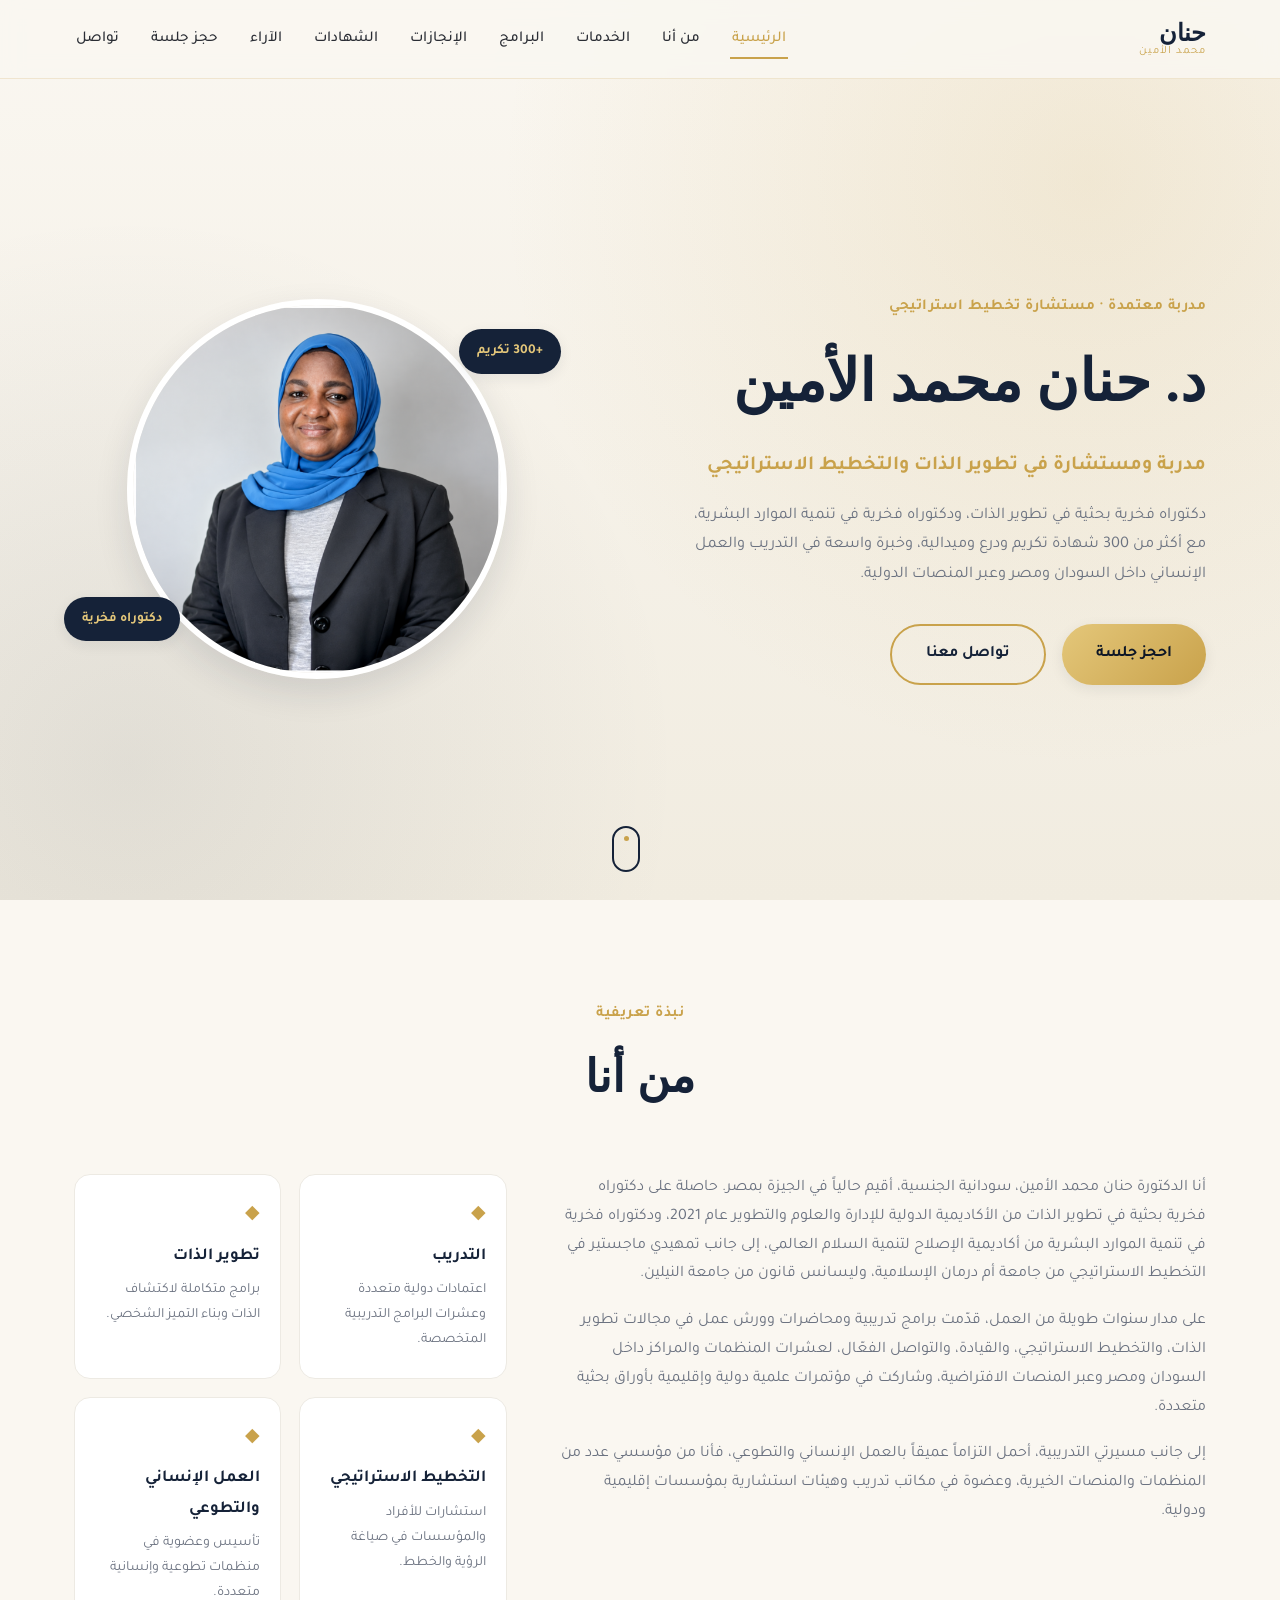
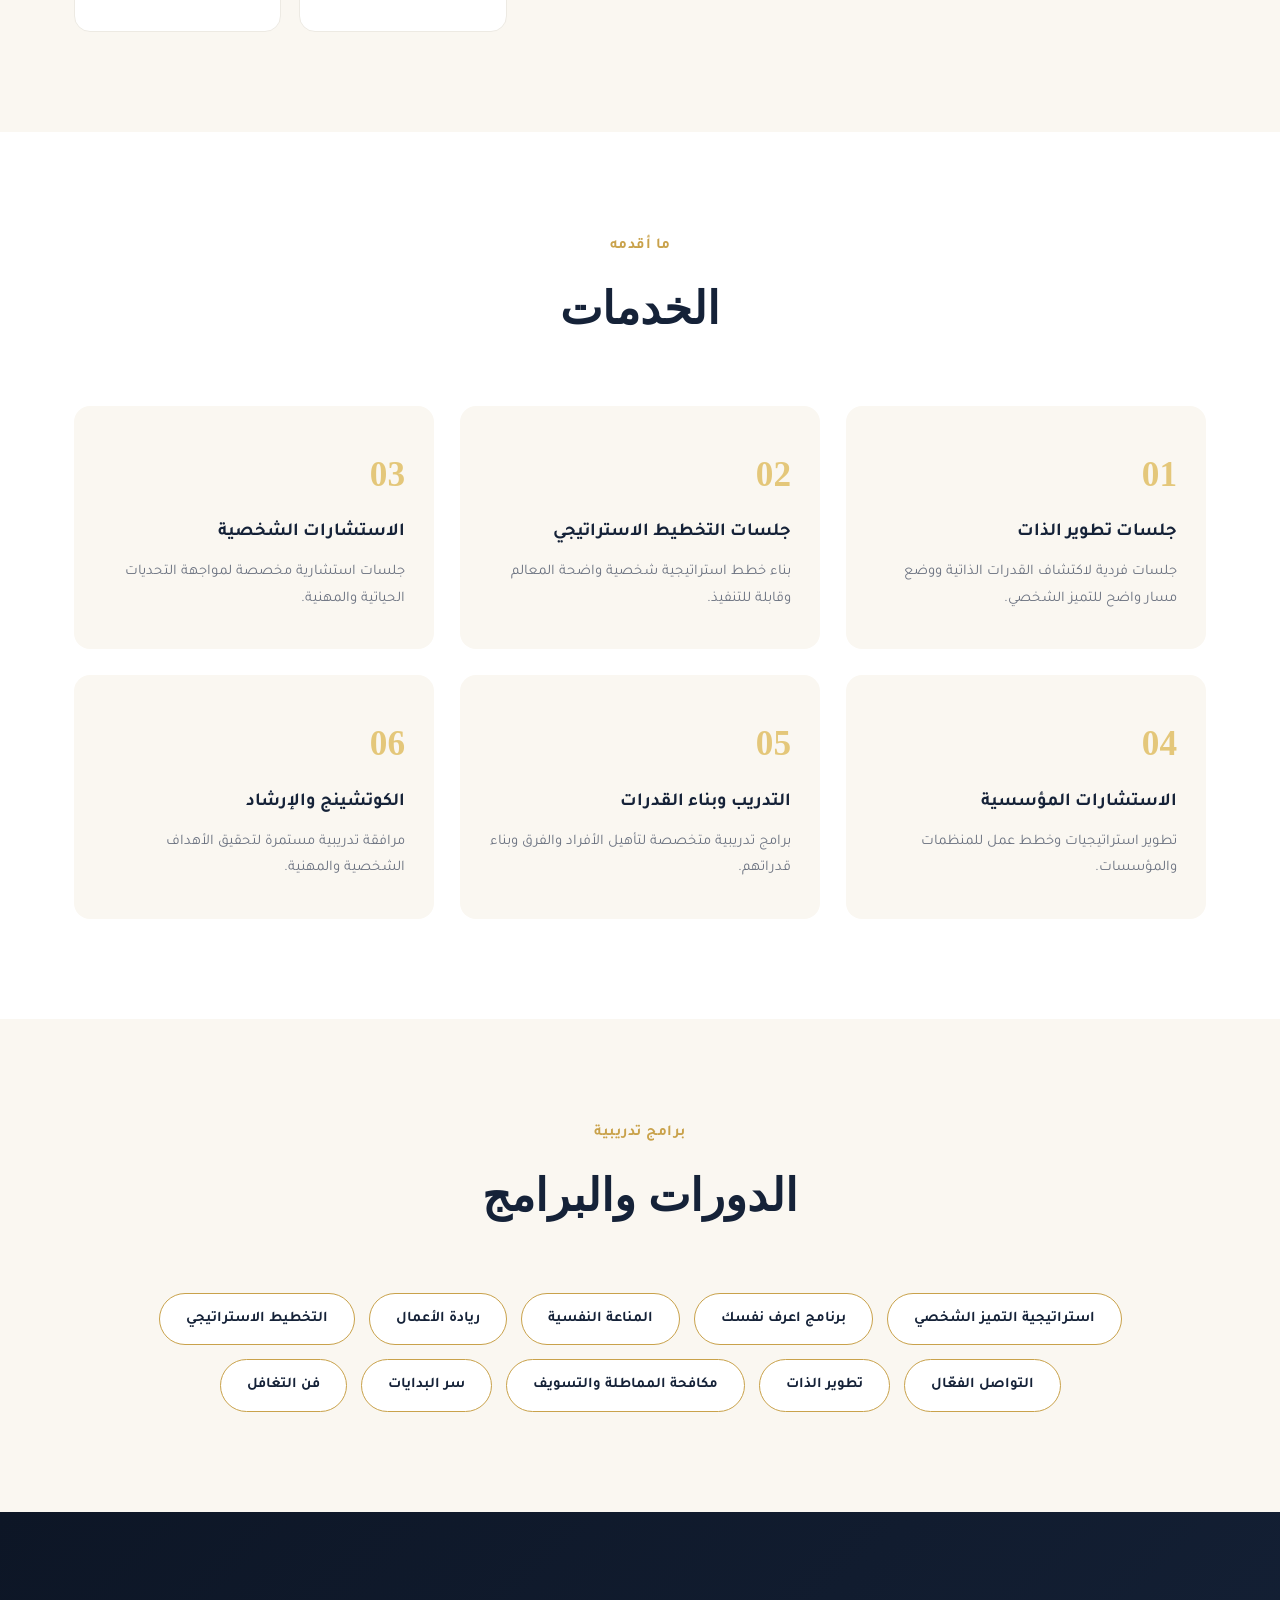
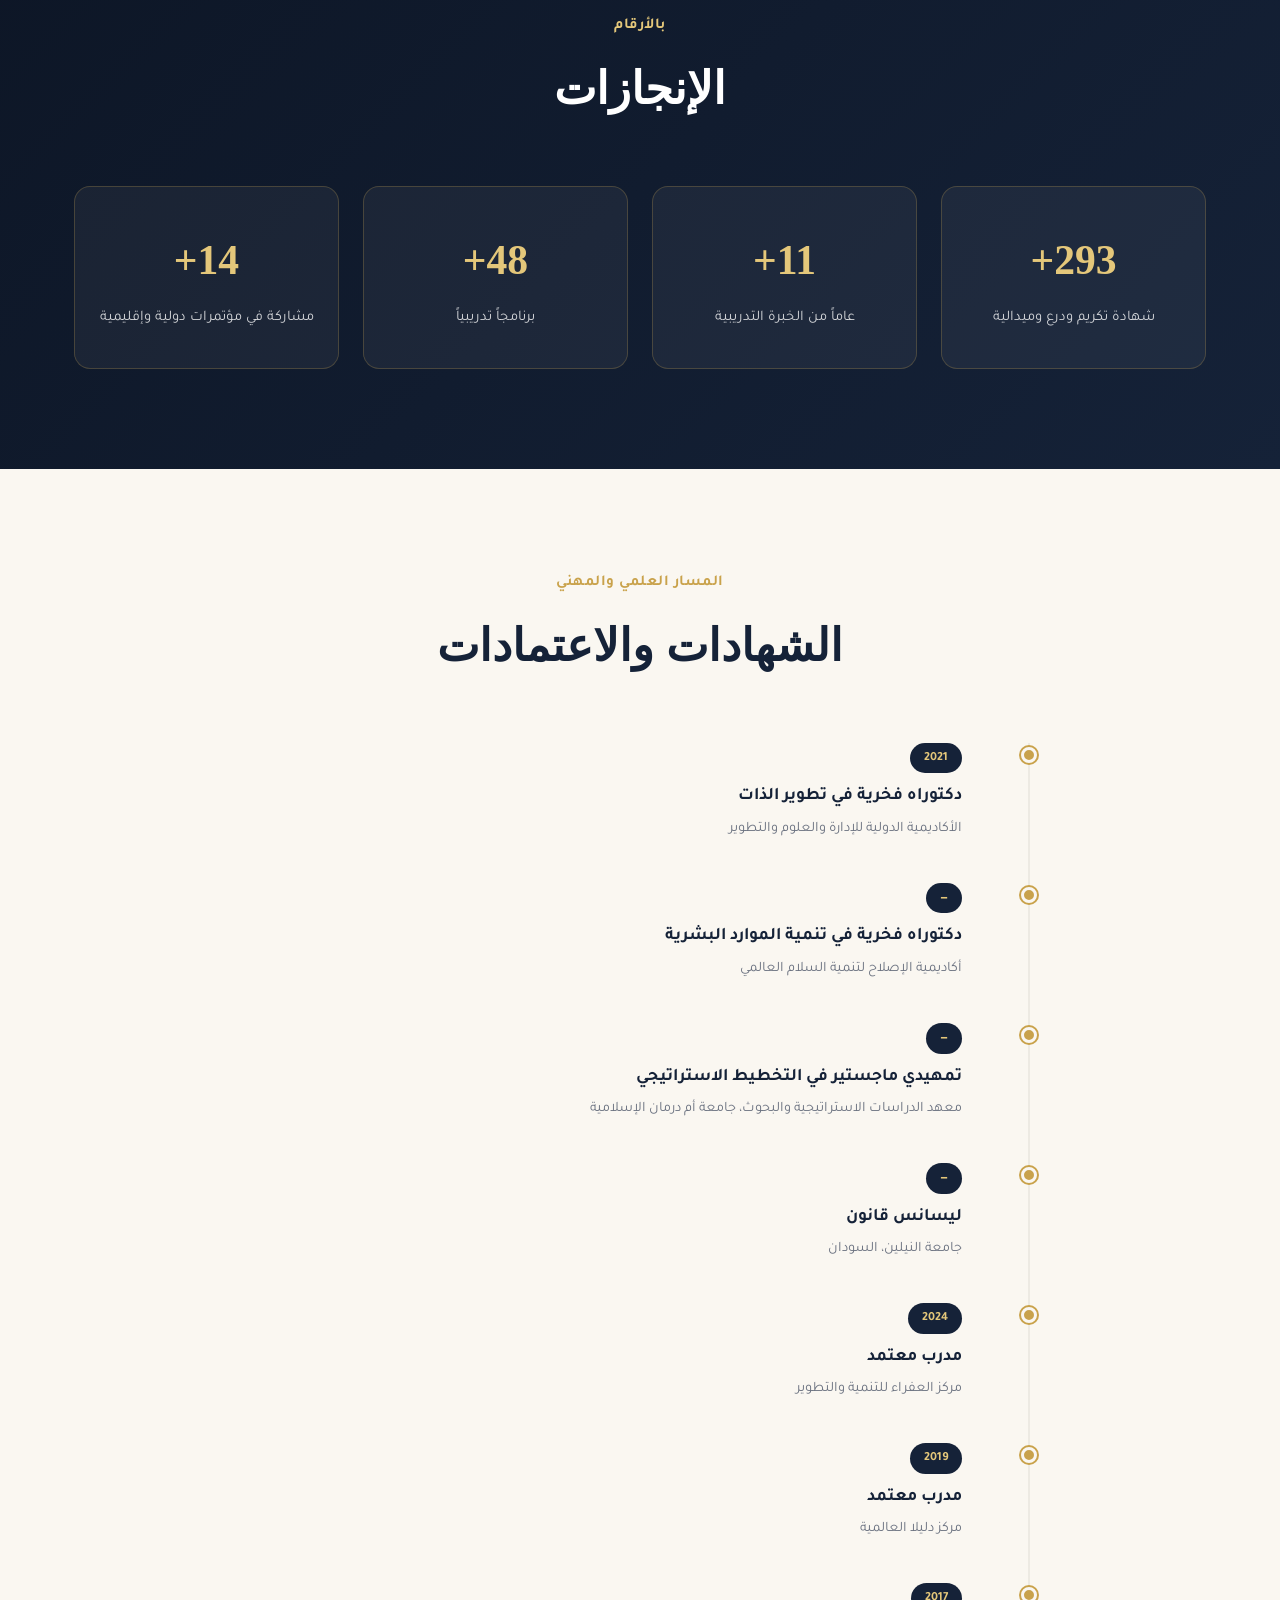
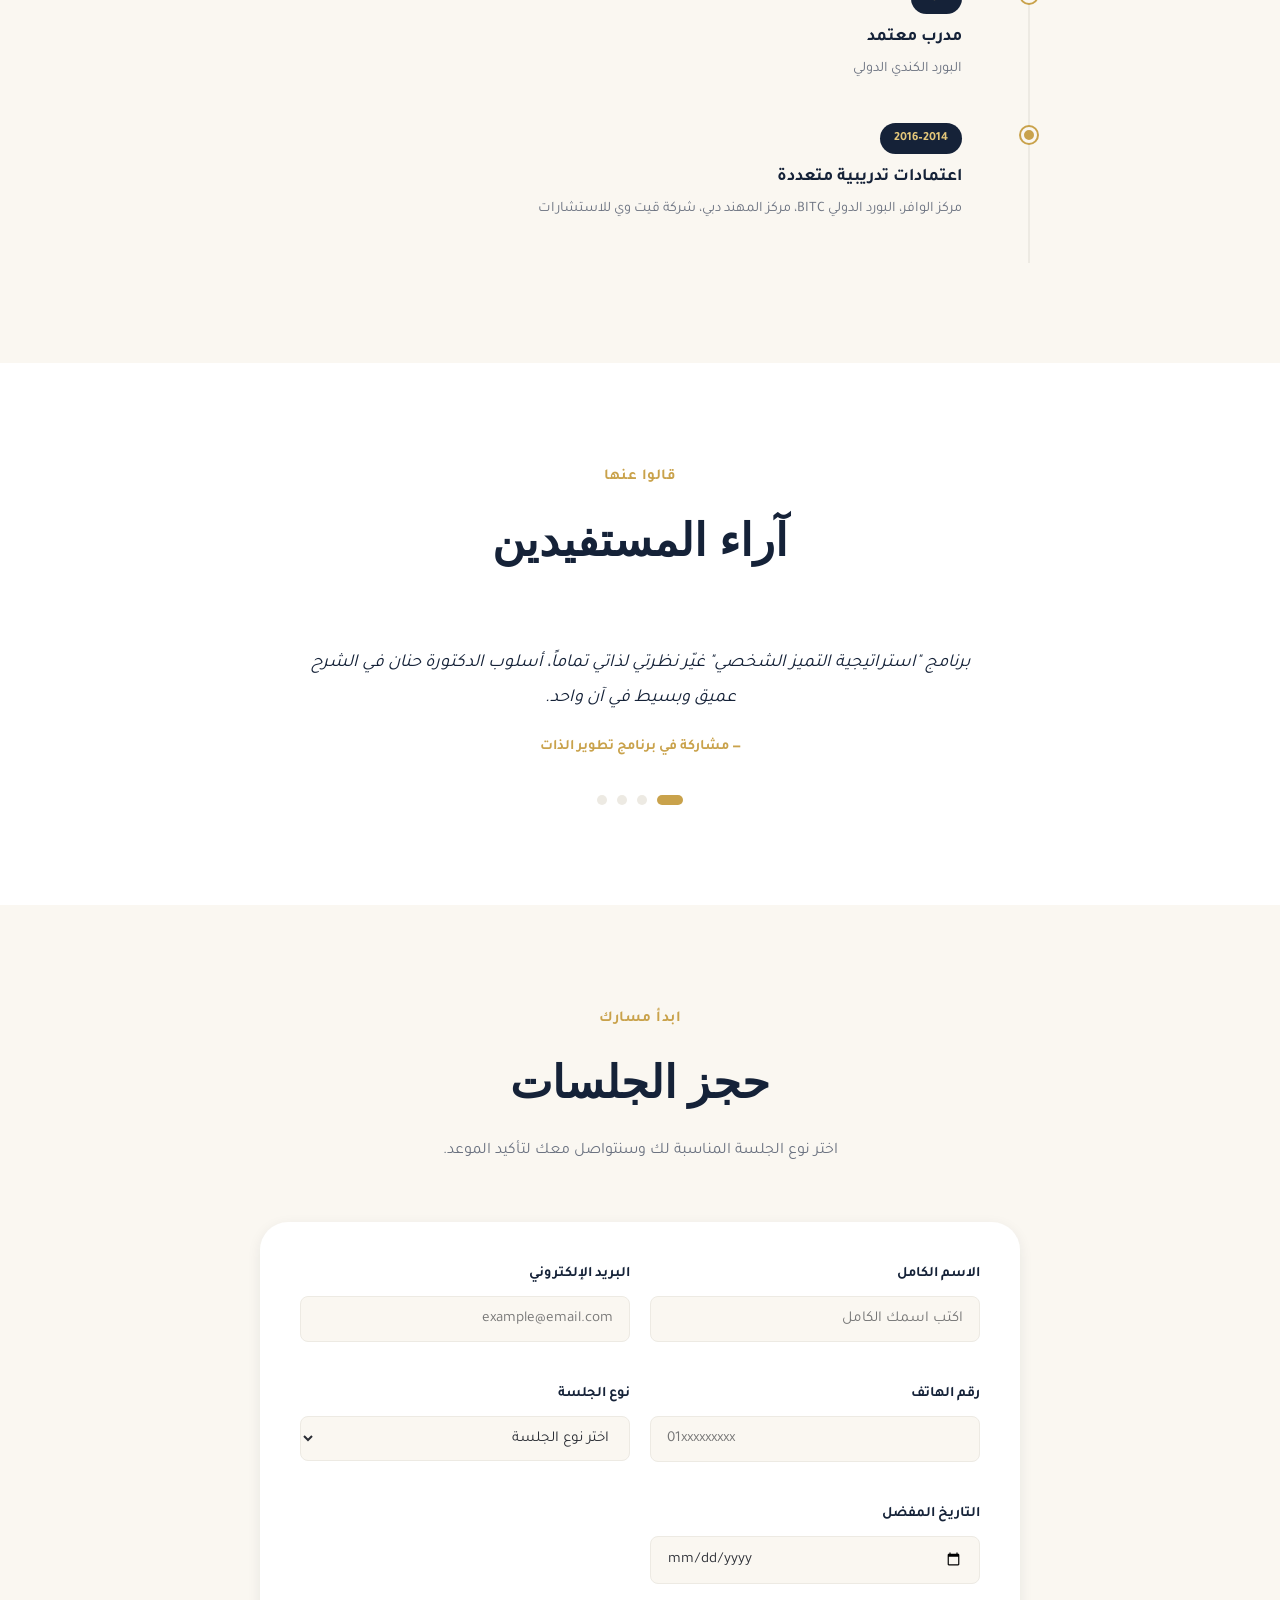
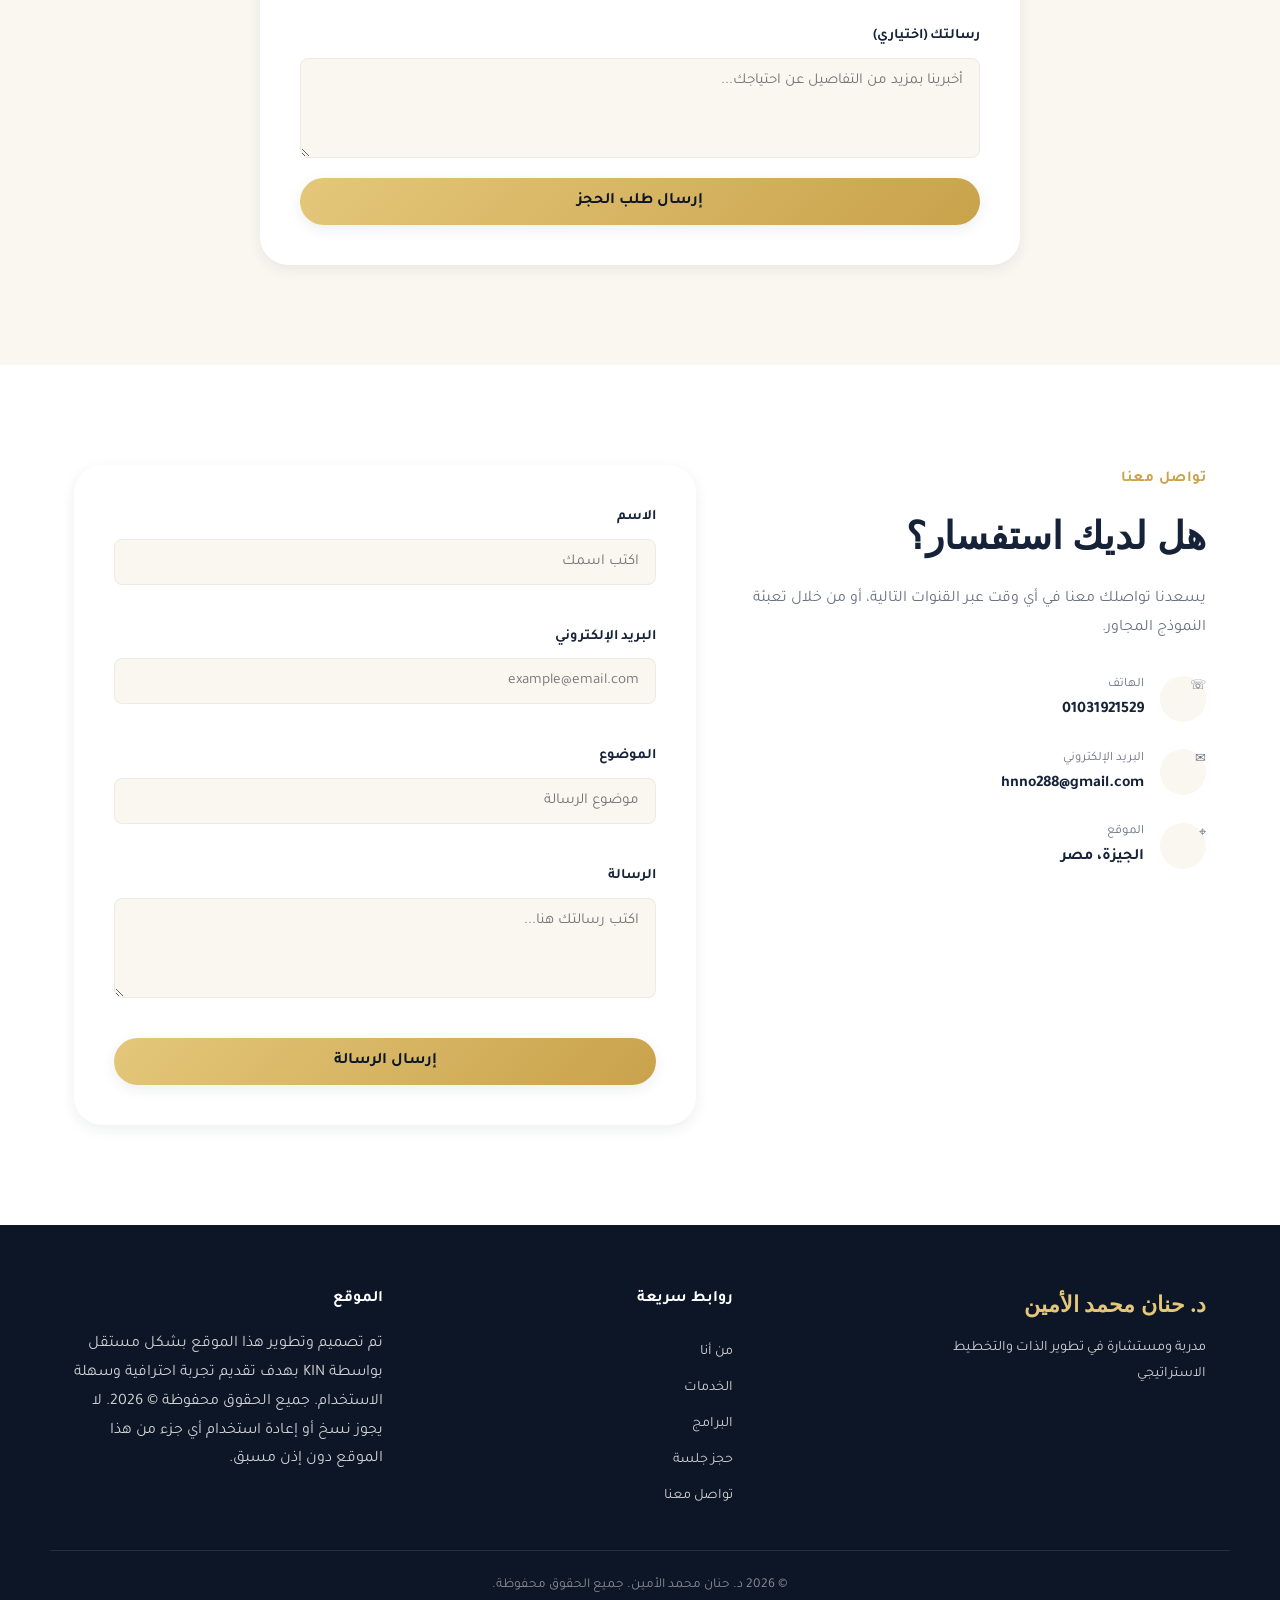
==== commit 3958d750: "Update index.html" ====
--- a/index.html
+++ b/index.html
@@ -8,6 +8,15 @@
 <link rel="preconnect" href="https://fonts.googleapis.com">
 <link href="https://fonts.googleapis.com/css2?family=Tajawal:wght@300;400;500;700;800;900&family=Aref+Ruqaa:wght@400;700&display=swap" rel="stylesheet">
 <link rel="stylesheet" href="style.css">
+  <!-- Google tag (gtag.js) -->
+<script async src="https://www.googletagmanager.com/gtag/js?id=G-GYT6EY5MVW"></script>
+<script>
+  window.dataLayer = window.dataLayer || [];
+  function gtag(){dataLayer.push(arguments);}
+  gtag('js', new Date());
+
+  gtag('config', 'G-GYT6EY5MVW');
+</script>
 </head>
 <body>
 
--- a/style.css
+++ b/style.css
@@ -0,0 +1,627 @@
+/* =========================================================
+   متغيرات التصميم (Design Tokens)
+   لوحة ألوان: كريمي فاتح، كحلي عميق، ذهبي، رمادي فاتح
+========================================================= */
+:root{
+  --color-cream:#FAF7F1;
+  --color-white:#FFFFFF;
+  --color-navy:#152238;
+  --color-navy-deep:#0D1626;
+  --color-gold:#C9A24B;
+  --color-gold-light:#E4C77A;
+  --color-gray:#6B7280;
+  --color-gray-light:#EDEAE3;
+  --color-text:#2A2D34;
+
+  --font-display:'Aref Ruqaa', serif;
+  --font-body:'Tajawal', sans-serif;
+
+  --radius-sm:8px;
+  --radius-md:16px;
+  --radius-lg:28px;
+
+  --shadow-sm:0 4px 14px rgba(21,34,56,0.08);
+  --shadow-md:0 14px 34px rgba(21,34,56,0.12);
+
+  --transition:all .4s cubic-bezier(.22,1,.36,1);
+}
+
+*{margin:0;padding:0;box-sizing:border-box;}
+html{scroll-behavior:smooth;}
+body{
+  font-family:var(--font-body);
+  color:var(--color-text);
+  background:var(--color-cream);
+  line-height:1.8;
+  overflow-x:hidden;
+}
+img{max-width:100%;display:block;}
+a{text-decoration:none;color:inherit;}
+ul{list-style:none;}
+button{font-family:inherit;cursor:pointer;border:none;background:none;}
+
+.container{
+  width:100%;
+  max-width:1180px;
+  margin:0 auto;
+  padding:0 24px;
+}
+
+/* عناصر مشتركة */
+.eyebrow{
+  color:var(--color-gold);
+  font-weight:700;
+  letter-spacing:.5px;
+  margin-bottom:10px;
+  font-size:.95rem;
+}
+.section{padding:100px 0;}
+.section-head{text-align:center;max-width:680px;margin:0 auto 56px;}
+.section-head h2{
+  font-family:var(--font-display);
+  font-size:clamp(2rem,4vw,2.8rem);
+  color:var(--color-navy);
+  font-weight:700;
+}
+.section-head.light .eyebrow{color:var(--color-gold-light);}
+.section-head.light h2{color:var(--color-white);}
+.section-sub{color:var(--color-gray);margin-top:14px;}
+
+.btn{
+  display:inline-flex;
+  align-items:center;
+  justify-content:center;
+  padding:14px 34px;
+  border-radius:50px;
+  font-weight:700;
+  font-size:1rem;
+  transition:var(--transition);
+}
+.btn-primary{
+  background:linear-gradient(135deg,var(--color-gold-light),var(--color-gold));
+  color:var(--color-navy-deep);
+  box-shadow:var(--shadow-sm);
+}
+.btn-primary:hover{transform:translateY(-3px);box-shadow:var(--shadow-md);}
+.btn-outline{
+  border:2px solid var(--color-gold);
+  color:var(--color-navy);
+}
+.btn-outline:hover{background:var(--color-gold);color:var(--color-navy-deep);transform:translateY(-3px);}
+.btn-block{width:100%;}
+
+/* =========================================================
+   شريط التنقل
+========================================================= */
+.navbar{
+  position:fixed;
+  top:0;right:0;left:0;
+  z-index:1000;
+  background:rgba(250,247,241,.85);
+  backdrop-filter:blur(10px);
+  border-bottom:1px solid rgba(201,162,75,.2);
+  transition:var(--transition);
+}
+.nav-inner{
+  display:flex;
+  align-items:center;
+  justify-content:space-between;
+  height:78px;
+}
+.brand{display:flex;flex-direction:column;line-height:1.1;}
+.brand-mark{font-family:var(--font-display);font-size:1.5rem;color:var(--color-navy);font-weight:700;}
+.brand-sub{font-size:.7rem;color:var(--color-gold);letter-spacing:1px;}
+.nav-links{display:flex;gap:28px;}
+.nav-link{
+  font-size:.95rem;
+  font-weight:500;
+  color:var(--color-text);
+  position:relative;
+  padding:6px 2px;
+  transition:var(--transition);
+}
+.nav-link::after{
+  content:'';
+  position:absolute;
+  right:0;bottom:0;
+  width:0;height:2px;
+  background:var(--color-gold);
+  transition:var(--transition);
+}
+.nav-link:hover,.nav-link.active{color:var(--color-gold);}
+.nav-link:hover::after,.nav-link.active::after{width:100%;}
+
+.burger{display:none;flex-direction:column;gap:5px;width:28px;z-index:1100;}
+.burger span{height:2px;width:100%;background:var(--color-navy);transition:var(--transition);}
+.burger.open span:nth-child(1){transform:translateY(7px) rotate(45deg);}
+.burger.open span:nth-child(2){opacity:0;}
+.burger.open span:nth-child(3){transform:translateY(-7px) rotate(-45deg);}
+
+/* =========================================================
+   الصفحة الرئيسية (Hero)
+========================================================= */
+.hero{
+  position:relative;
+  min-height:100vh;
+  display:flex;
+  align-items:center;
+  padding-top:78px;
+  background:linear-gradient(180deg,var(--color-cream) 0%,#F1ECE0 100%);
+  overflow:hidden;
+}
+.hero-bg-pattern{
+  position:absolute;
+  inset:0;
+  background-image:radial-gradient(circle at 85% 20%, rgba(201,162,75,.16), transparent 45%),
+                    radial-gradient(circle at 10% 85%, rgba(21,34,56,.08), transparent 40%);
+  pointer-events:none;
+}
+.hero-inner{
+  display:grid;
+  grid-template-columns:1.1fr .9fr;
+  align-items:center;
+  gap:50px;
+  position:relative;
+  padding:60px 24px;
+}
+.hero-title{
+  font-family:var(--font-display);
+  font-size:clamp(2.4rem,5vw,3.6rem);
+  color:var(--color-navy);
+  margin:6px 0 14px;
+  font-weight:700;
+}
+.hero-role{
+  font-size:1.25rem;
+  color:var(--color-gold);
+  font-weight:700;
+  margin-bottom:18px;
+}
+.hero-desc{
+  color:var(--color-gray);
+  max-width:520px;
+  margin-bottom:34px;
+  font-size:1.02rem;
+}
+.hero-actions{display:flex;gap:16px;flex-wrap:wrap;}
+
+.hero-image{position:relative;display:flex;justify-content:center;}
+.image-frame{
+  width:min(380px,100%);
+  aspect-ratio:1/1;
+  border-radius:50%;
+  overflow:hidden;
+  border:6px solid var(--color-white);
+  box-shadow:var(--shadow-md);
+  position:relative;
+}
+.image-frame::after{
+  content:'';
+  position:absolute;inset:-6px;
+  border-radius:50%;
+  border:2px dashed rgba(201,162,75,.5);
+}
+.image-frame img{width:100%;height:100%;object-fit:cover;}
+.badge-float{
+  position:absolute;
+  background:var(--color-navy);
+  color:var(--color-gold-light);
+  padding:10px 18px;
+  border-radius:50px;
+  font-size:.85rem;
+  font-weight:700;
+  box-shadow:var(--shadow-sm);
+  animation:float 4s ease-in-out infinite;
+}
+.badge-1{top:8%;right:0;}
+.badge-2{bottom:10%;left:-10px;animation-delay:1s;}
+@keyframes float{
+  0%,100%{transform:translateY(0);}
+  50%{transform:translateY(-12px);}
+}
+
+.scroll-cue{
+  position:absolute;
+  bottom:28px;right:50%;
+  width:28px;height:46px;
+  border:2px solid var(--color-navy);
+  border-radius:20px;
+  display:flex;
+  justify-content:center;
+  padding-top:8px;
+}
+.scroll-cue span{
+  width:5px;height:5px;
+  background:var(--color-gold);
+  border-radius:50%;
+  animation:scrollDown 1.6s infinite;
+}
+@keyframes scrollDown{
+  0%{opacity:1;transform:translateY(0);}
+  100%{opacity:0;transform:translateY(14px);}
+}
+
+/* =========================================================
+   من أنا
+========================================================= */
+.about-grid{
+  display:grid;
+  grid-template-columns:1.2fr .8fr;
+  gap:50px;
+  align-items:start;
+}
+.about-text p{color:var(--color-gray);margin-bottom:18px;}
+.about-pillars{
+  display:grid;
+  grid-template-columns:1fr 1fr;
+  gap:18px;
+}
+.pillar{
+  background:var(--color-white);
+  border:1px solid var(--color-gray-light);
+  border-radius:var(--radius-md);
+  padding:24px 20px;
+  transition:var(--transition);
+}
+.pillar:hover{transform:translateY(-6px);box-shadow:var(--shadow-sm);border-color:var(--color-gold);}
+.pillar-icon{color:var(--color-gold);font-size:1.2rem;}
+.pillar h3{font-size:1.05rem;margin:8px 0 6px;color:var(--color-navy);}
+.pillar p{font-size:.88rem;color:var(--color-gray);}
+
+/* =========================================================
+   الخدمات
+========================================================= */
+.services{background:var(--color-white);}
+.cards-grid{
+  display:grid;
+  grid-template-columns:repeat(3,1fr);
+  gap:26px;
+}
+.service-card{
+  background:var(--color-cream);
+  border-radius:var(--radius-md);
+  padding:36px 28px;
+  position:relative;
+  border:1px solid transparent;
+  transition:var(--transition);
+}
+.service-card:hover{
+  transform:translateY(-8px);
+  border-color:var(--color-gold);
+  box-shadow:var(--shadow-md);
+}
+.card-num{
+  font-family:var(--font-display);
+  font-size:2.2rem;
+  color:var(--color-gold-light);
+  font-weight:700;
+  margin-bottom:10px;
+}
+.service-card h3{color:var(--color-navy);margin-bottom:10px;font-size:1.15rem;}
+.service-card p{color:var(--color-gray);font-size:.92rem;}
+
+/* =========================================================
+   البرامج
+========================================================= */
+.programs-list{
+  display:flex;
+  flex-wrap:wrap;
+  gap:14px;
+  justify-content:center;
+}
+.program-pill{
+  background:var(--color-white);
+  border:1.5px solid var(--color-gold);
+  color:var(--color-navy);
+  padding:12px 26px;
+  border-radius:50px;
+  font-weight:600;
+  font-size:.92rem;
+  transition:var(--transition);
+}
+.program-pill:hover{
+  background:var(--color-gold);
+  color:var(--color-white);
+  transform:translateY(-4px);
+}
+
+/* =========================================================
+   الإنجازات
+========================================================= */
+.achievements{
+  background:linear-gradient(135deg,var(--color-navy-deep),var(--color-navy));
+  color:var(--color-white);
+}
+.stats-grid{
+  display:grid;
+  grid-template-columns:repeat(4,1fr);
+  gap:24px;
+  text-align:center;
+}
+.stat-card{
+  background:rgba(255,255,255,.05);
+  border:1px solid rgba(201,162,75,.25);
+  border-radius:var(--radius-md);
+  padding:36px 16px;
+}
+.stat-num{
+  display:block;
+  font-family:var(--font-display);
+  font-size:2.6rem;
+  color:var(--color-gold-light);
+  font-weight:700;
+  margin-bottom:8px;
+}
+.stat-card p{color:rgba(255,255,255,.8);font-size:.92rem;}
+
+/* =========================================================
+   الشهادات - الخط الزمني
+========================================================= */
+.timeline{
+  position:relative;
+  max-width:780px;
+  margin:0 auto;
+  padding-right:30px;
+  border-right:2px solid var(--color-gray-light);
+}
+.timeline-item{
+  position:relative;
+  padding:0 36px 40px 0;
+}
+.timeline-dot{
+  position:absolute;
+  right:-39px;
+  top:4px;
+  width:16px;height:16px;
+  border-radius:50%;
+  background:var(--color-gold);
+  border:3px solid var(--color-cream);
+  box-shadow:0 0 0 2px var(--color-gold);
+}
+.timeline-year{
+  display:inline-block;
+  background:var(--color-navy);
+  color:var(--color-gold-light);
+  font-size:.78rem;
+  font-weight:700;
+  padding:4px 14px;
+  border-radius:50px;
+  margin-bottom:8px;
+}
+.timeline-content h3{color:var(--color-navy);font-size:1.1rem;margin-bottom:4px;}
+.timeline-content p{color:var(--color-gray);font-size:.9rem;}
+
+/* =========================================================
+   آراء المستفيدين
+========================================================= */
+.testimonials{background:var(--color-white);}
+.testi-slider{max-width:720px;margin:0 auto;text-align:center;overflow:hidden;}
+.testi-track{
+  display:flex;
+  transition:transform .6s ease;
+}
+.testi-card{
+  flex:0 0 100%;
+  padding:10px 30px;
+}
+.testi-text{
+  font-size:1.15rem;
+  color:var(--color-navy);
+  font-style:italic;
+  margin-bottom:18px;
+  line-height:1.9;
+}
+.testi-name{color:var(--color-gold);font-weight:700;font-size:.9rem;}
+.testi-dots{display:flex;justify-content:center;gap:10px;margin-top:24px;}
+.testi-dots span{
+  width:10px;height:10px;
+  border-radius:50%;
+  background:var(--color-gray-light);
+  cursor:pointer;
+  transition:var(--transition);
+}
+.testi-dots span.active{background:var(--color-gold);width:26px;border-radius:50px;}
+
+/* =========================================================
+   النماذج (الحجز والتواصل)
+========================================================= */
+.booking{background:var(--color-cream);}
+.form-card{
+  background:var(--color-white);
+  border-radius:var(--radius-lg);
+  padding:40px;
+  box-shadow:var(--shadow-sm);
+  max-width:760px;
+  margin:0 auto;
+}
+.contact .form-card{margin:0;max-width:none;}
+.form-row{
+  display:grid;
+  grid-template-columns:1fr 1fr;
+  gap:20px;
+}
+.form-group{margin-bottom:20px;display:flex;flex-direction:column;}
+.form-group label{
+  font-weight:700;
+  font-size:.9rem;
+  color:var(--color-navy);
+  margin-bottom:8px;
+}
+.form-group input,.form-group select,.form-group textarea{
+  border:1.5px solid var(--color-gray-light);
+  border-radius:var(--radius-sm);
+  padding:13px 16px;
+  font-family:inherit;
+  font-size:.95rem;
+  background:var(--color-cream);
+  transition:var(--transition);
+  color:var(--color-text);
+}
+.form-group input:focus,.form-group select:focus,.form-group textarea:focus{
+  outline:none;
+  border-color:var(--color-gold);
+  background:var(--color-white);
+}
+.form-group.error input,.form-group.error select,.form-group.error textarea{
+  border-color:#D14848;
+}
+.error-msg{
+  color:#D14848;
+  font-size:.78rem;
+  margin-top:6px;
+  min-height:14px;
+}
+.form-success{
+  display:none;
+  margin-top:16px;
+  color:#2C8C5A;
+  font-weight:700;
+  text-align:center;
+}
+.form-success.show{display:block;}
+
+/* =========================================================
+   تواصل معنا
+========================================================= */
+.contact{background:var(--color-white);}
+.contact-grid{
+  display:grid;
+  grid-template-columns:.85fr 1.15fr;
+  gap:50px;
+  align-items:start;
+}
+.contact-info h2{
+  font-family:var(--font-display);
+  color:var(--color-navy);
+  font-size:clamp(1.8rem,3.5vw,2.4rem);
+  margin-bottom:14px;
+}
+.info-list{margin-top:30px;display:flex;flex-direction:column;gap:22px;}
+.info-list li{display:flex;align-items:center;gap:16px;}
+.info-icon{
+  width:46px;height:46px;
+  border-radius:50%;
+  background:var(--color-cream);
+  color:var(--color-gold);
+  display:flex;align-items:center;justify-content:center;
+  font-size:1.2rem;
+  flex-shrink:0;
+}
+.info-list span:first-child{display:block;font-size:.8rem;color:var(--color-gray);}
+.info-list a, .info-list span + span{font-weight:700;color:var(--color-navy);}
+
+/* =========================================================
+   التذييل
+========================================================= */
+.footer{background:var(--color-navy-deep);color:rgba(255,255,255,.8);padding-top:60px;}
+.footer-inner{
+  display:grid;
+  grid-template-columns:1.4fr 1fr 1fr;
+  gap:40px;
+  padding-bottom:40px;
+  border-bottom:1px solid rgba(255,255,255,.1);
+}
+.footer-brand h3{font-family:var(--font-display);color:var(--color-gold-light);font-size:1.4rem;margin-bottom:10px;}
+.footer-brand p{font-size:.9rem;max-width:280px;}
+.footer-links h4,.footer-social h4{color:var(--color-white);margin-bottom:16px;font-size:1rem;}
+.footer-links{display:flex;flex-direction:column;gap:10px;}
+.footer-links a{font-size:.9rem;transition:var(--transition);}
+.footer-links a:hover{color:var(--color-gold-light);}
+.social-icons{display:flex;gap:12px;}
+.social-icons a{
+  width:38px;height:38px;
+  border-radius:50%;
+  border:1px solid rgba(255,255,255,.2);
+  display:flex;align-items:center;justify-content:center;
+  font-size:.8rem;
+  transition:var(--transition);
+}
+.social-icons a:hover{background:var(--color-gold);color:var(--color-navy-deep);border-color:var(--color-gold);}
+.footer-bottom{
+  text-align:center;
+  padding:22px 0;
+  font-size:.85rem;
+  color:rgba(255,255,255,.5);
+}
+
+/* =========================================================
+   زر العودة للأعلى
+========================================================= */
+.back-to-top{
+  position:fixed;
+  bottom:28px;
+  left:28px;
+  width:46px;height:46px;
+  border-radius:50%;
+  background:var(--color-navy);
+  color:var(--color-gold-light);
+  display:flex;align-items:center;justify-content:center;
+  opacity:0;
+  pointer-events:none;
+  transform:translateY(10px);
+  transition:var(--transition);
+  z-index:900;
+  box-shadow:var(--shadow-sm);
+}
+.back-to-top.show{opacity:1;pointer-events:auto;transform:translateY(0);}
+
+/* =========================================================
+   حركات الظهور عند التمرير
+========================================================= */
+.reveal{
+  opacity:0;
+  transform:translateY(30px);
+  transition:opacity .8s ease, transform .8s ease;
+}
+.reveal.in-view{opacity:1;transform:translateY(0);}
+
+/* =========================================================
+   الاستجابة (Responsive)
+========================================================= */
+@media (max-width:992px){
+  .hero-inner{grid-template-columns:1fr;text-align:center;}
+  .hero-desc{margin-inline:auto;}
+  .hero-actions{justify-content:center;}
+  .hero-image{order:-1;margin-bottom:20px;}
+  .about-grid{grid-template-columns:1fr;}
+  .cards-grid{grid-template-columns:repeat(2,1fr);}
+  .stats-grid{grid-template-columns:repeat(2,1fr);}
+  .contact-grid{grid-template-columns:1fr;}
+  .footer-inner{grid-template-columns:1fr 1fr;}
+}
+
+@media (max-width:768px){
+  .nav-links{
+    position:fixed;
+    top:78px;right:0;
+    width:78%;
+    max-width:320px;
+    height:calc(100vh - 78px);
+    background:var(--color-white);
+    flex-direction:column;
+    padding:30px 24px;
+    gap:20px;
+    transform:translateX(100%);
+    transition:var(--transition);
+    box-shadow:var(--shadow-md);
+  }
+  .nav-links.open{transform:translateX(0);}
+  .burger{display:flex;}
+  .cards-grid{grid-template-columns:1fr;}
+  .form-row{grid-template-columns:1fr;}
+  .footer-inner{grid-template-columns:1fr;text-align:center;}
+  .social-icons{justify-content:center;}
+  .info-list{align-items:flex-start;}
+}
+
+@media (max-width:480px){
+  .stats-grid{grid-template-columns:1fr 1fr;}
+  .hero-title{font-size:2.1rem;}
+  .section{padding:70px 0;}
+  .form-card{padding:26px;}
+}
+
+/* تقليل الحركة لذوي التفضيلات الخاصة */
+@media (prefers-reduced-motion: reduce){
+  *{animation:none !important;transition:none !important;}
+}
